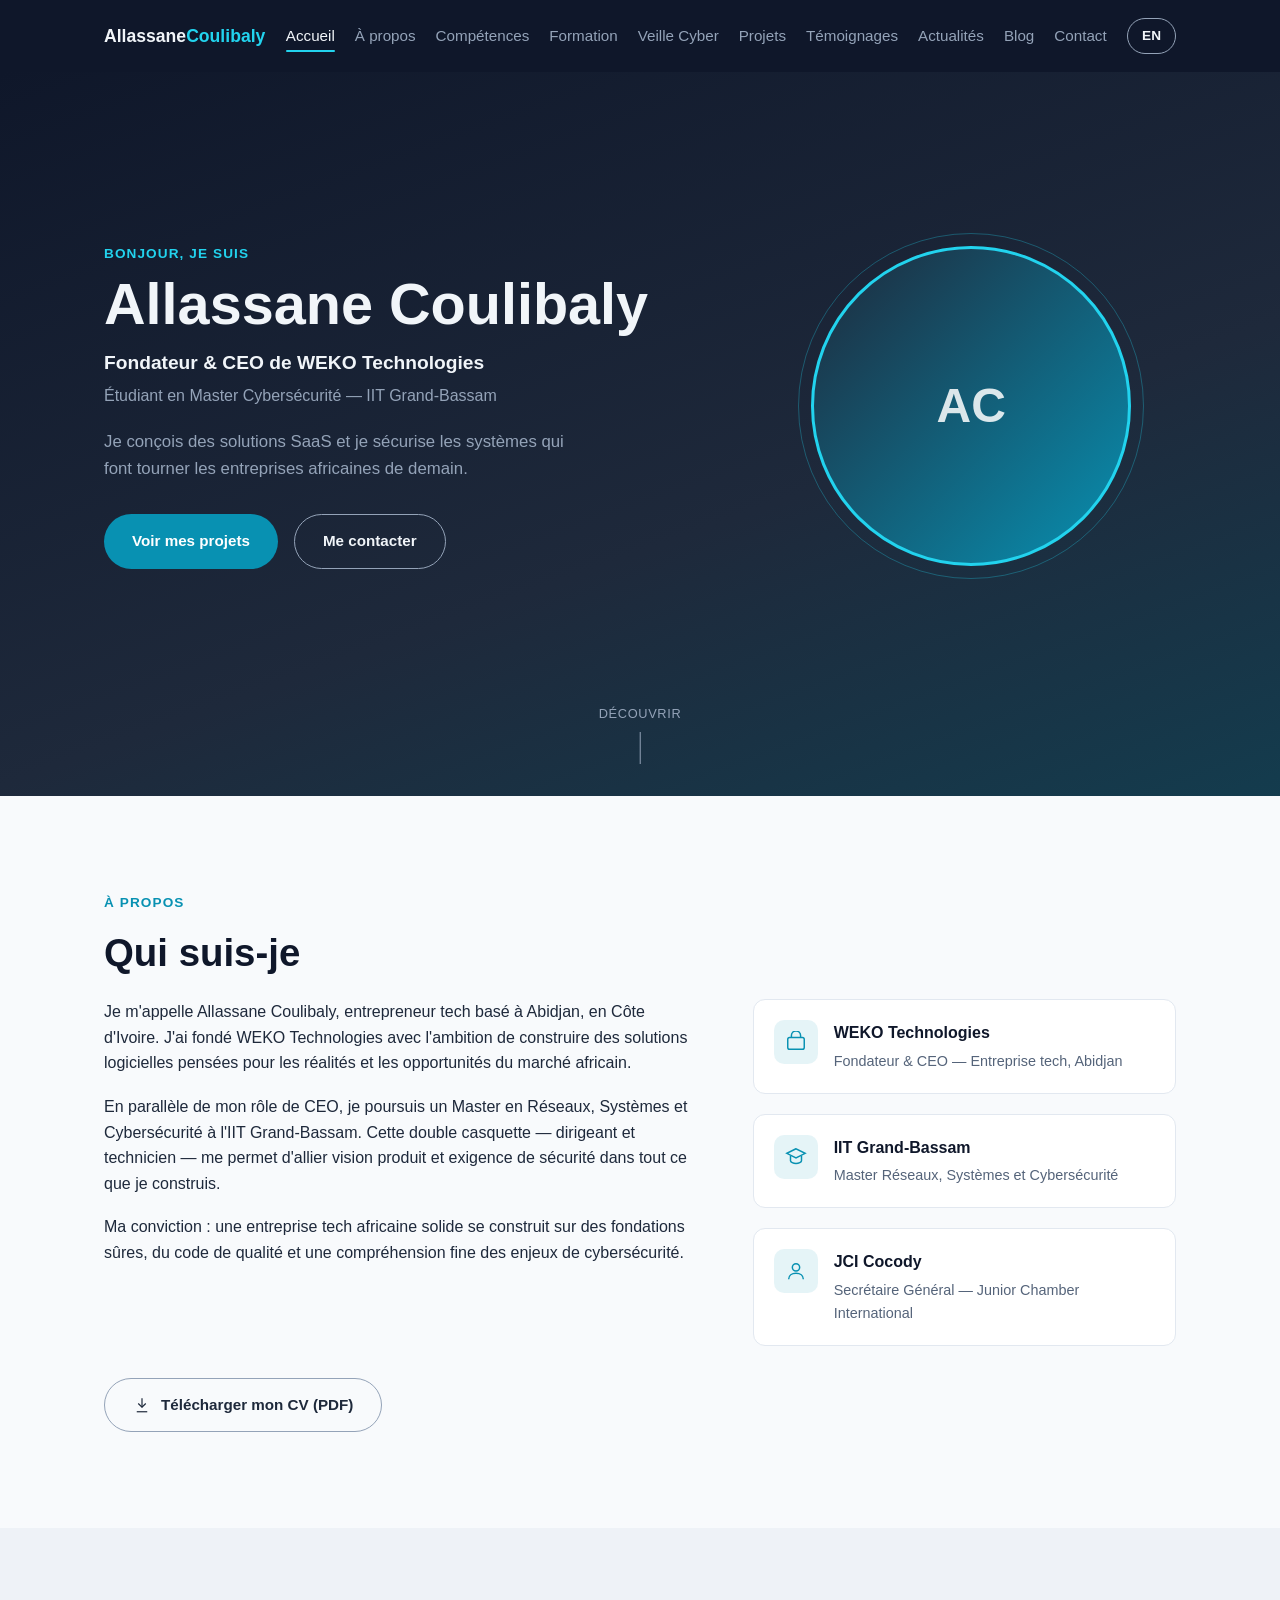
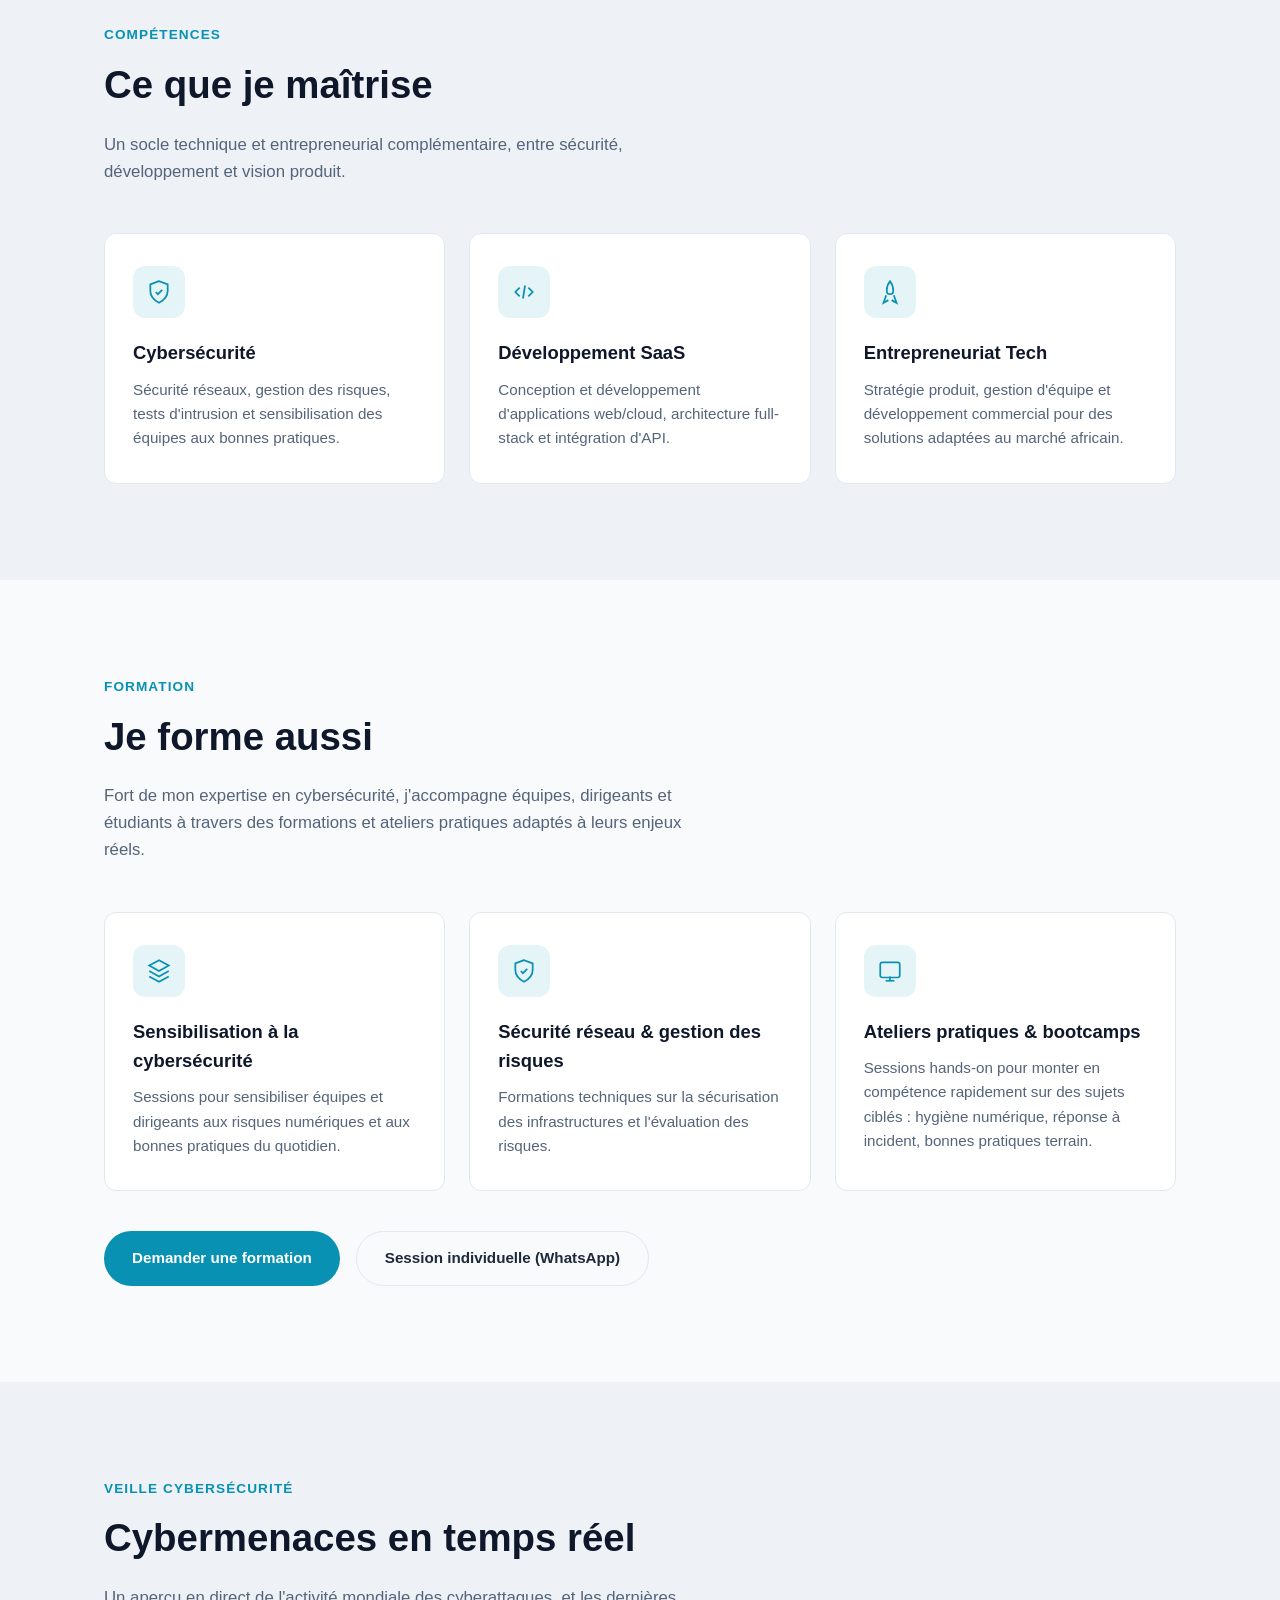
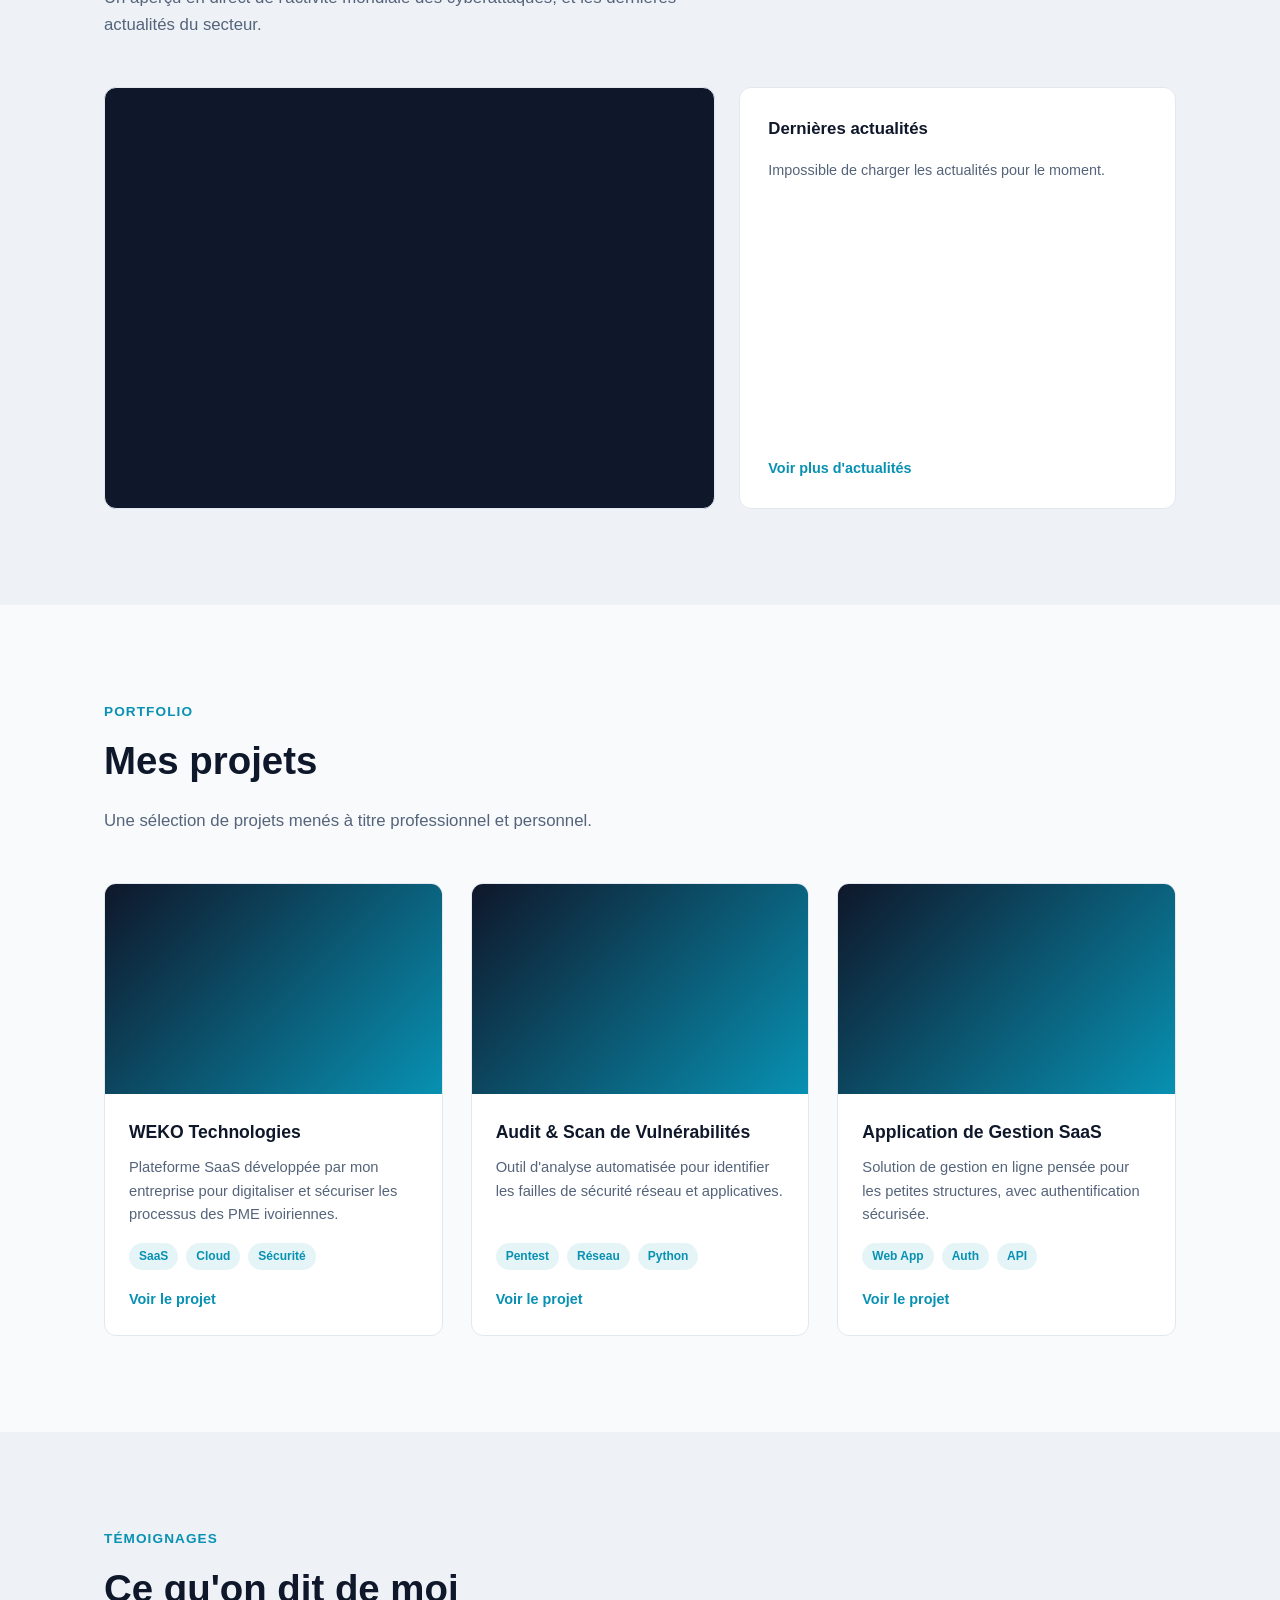
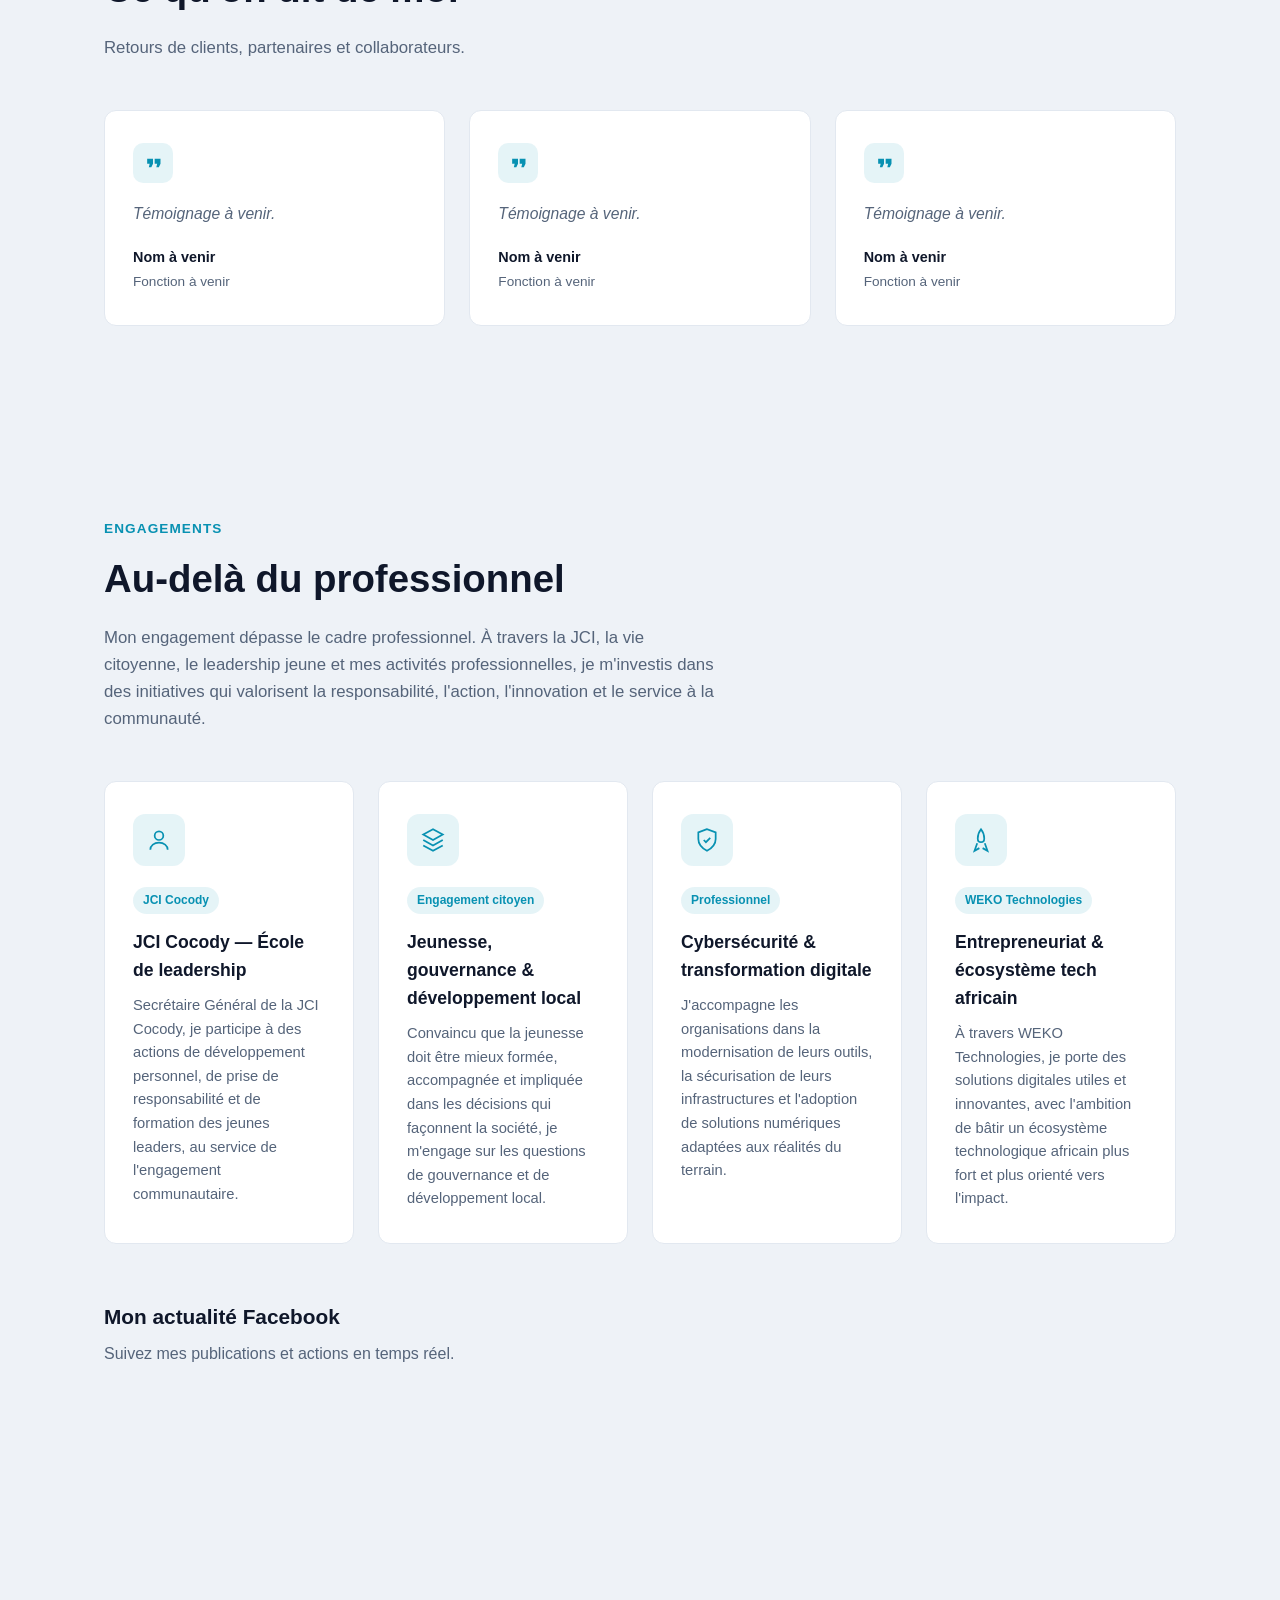
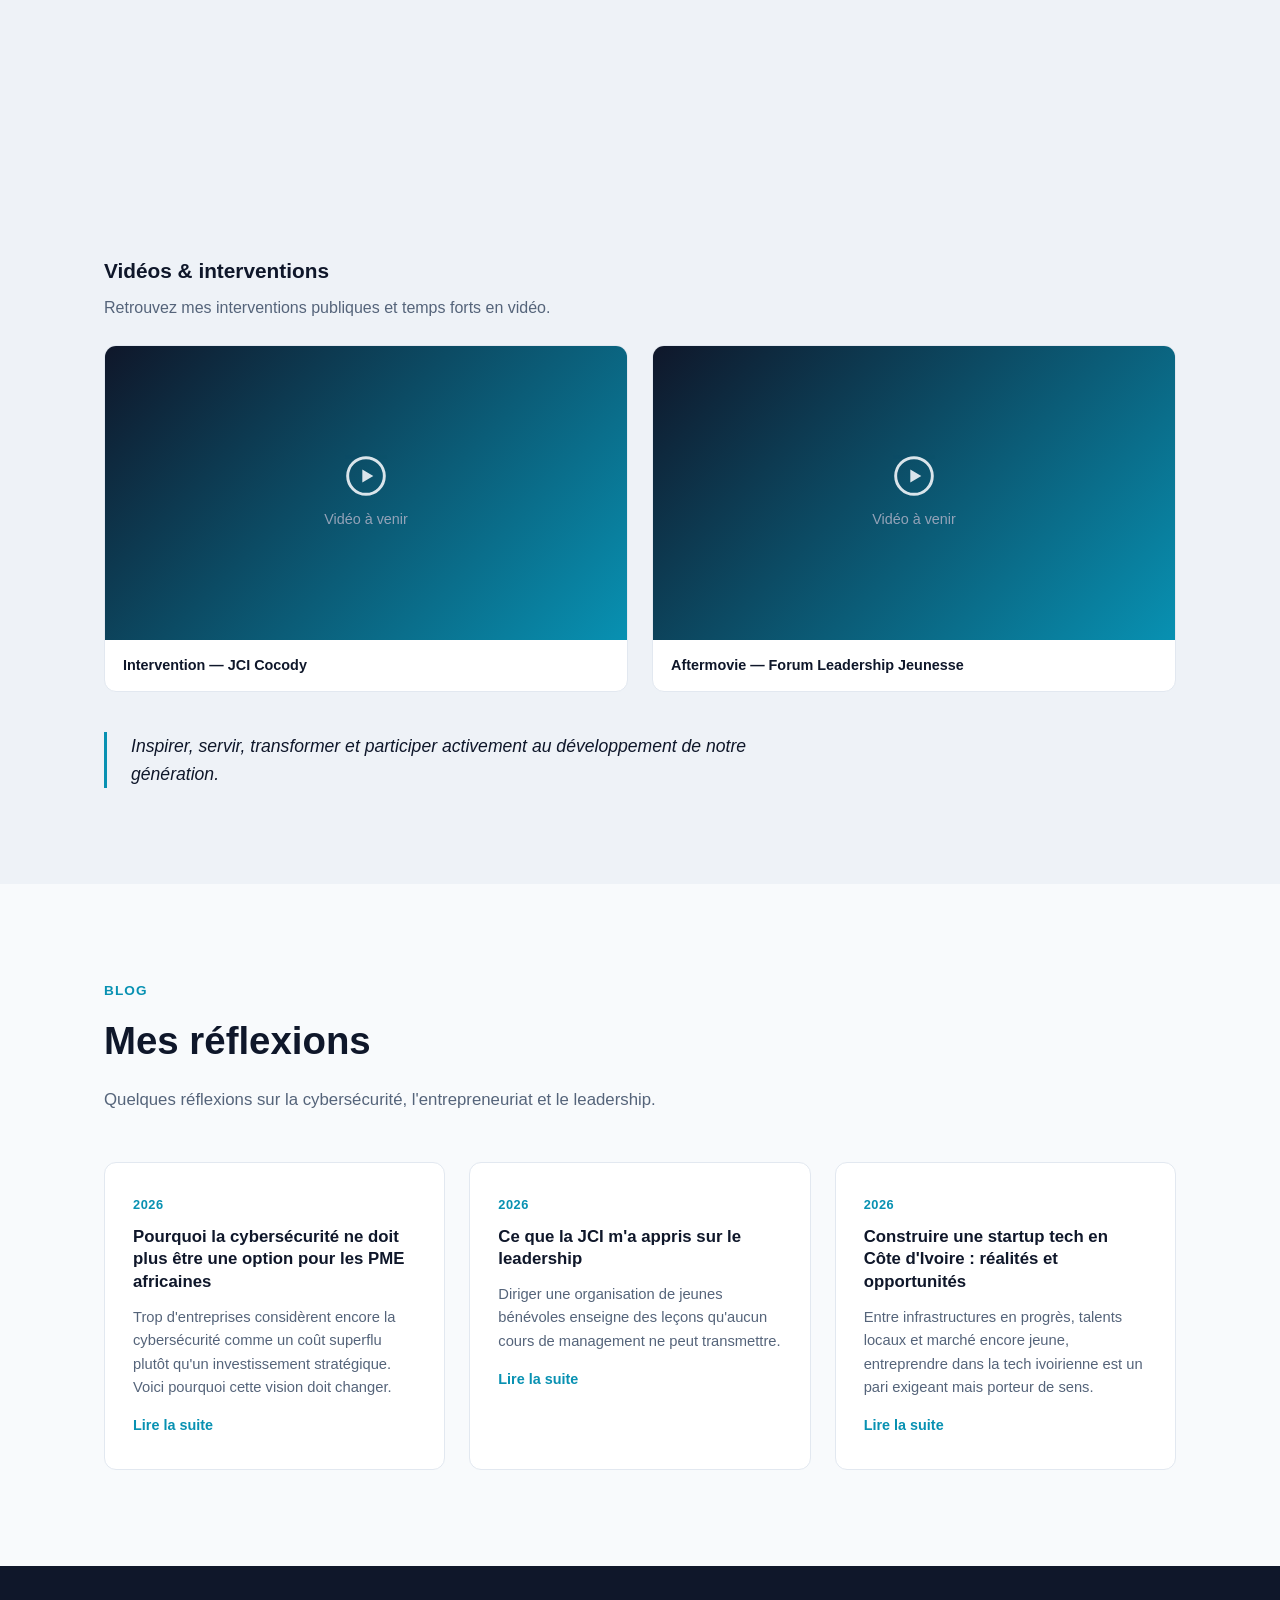
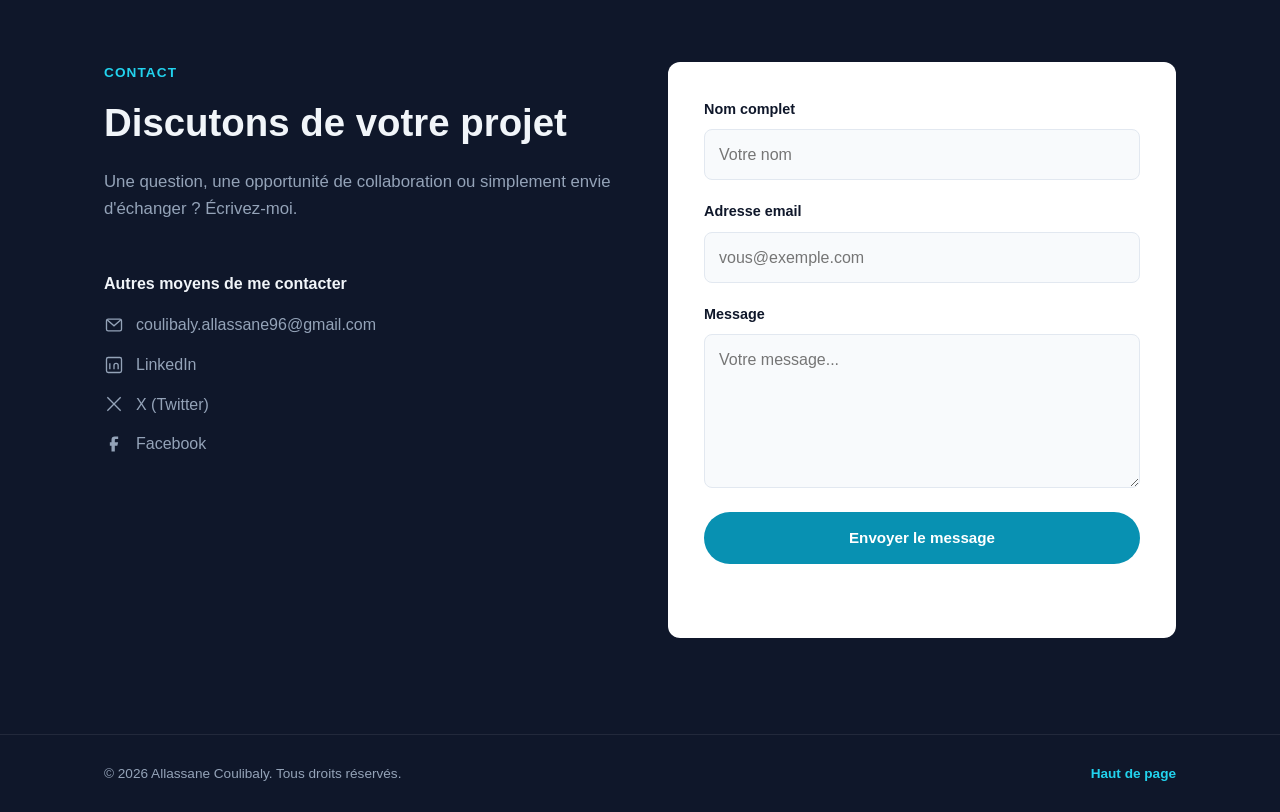
==== index.html @ f9c65af4 "Ajout section Veille Cybersecurite : carte des cyberattaques + flux d'actualites" ====
<!DOCTYPE html>
<html lang="fr">
<head>
  <meta charset="UTF-8">
  <meta name="viewport" content="width=device-width, initial-scale=1.0">
  <title>Allassane Coulibaly — Cybersécurité &amp; Entrepreneuriat Tech</title>
  <meta name="description" content="Portfolio d'Allassane Coulibaly, Fondateur &amp; CEO de WEKO Technologies, étudiant en Master Cybersécurité à l'IIT Grand-Bassam.">

  <!-- Open Graph / réseaux sociaux -->
  <meta property="og:type" content="website">
  <meta property="og:title" content="Allassane Coulibaly — Cybersécurité &amp; Entrepreneuriat Tech" id="og-title">
  <meta property="og:description" content="Portfolio d'Allassane Coulibaly, Fondateur &amp; CEO de WEKO Technologies, étudiant en Master Cybersécurité à l'IIT Grand-Bassam." id="og-description">
  <meta property="og:image" content="assets/img/og-image.jpg">
  <meta property="og:locale" content="fr_FR">

  <!-- Twitter Card -->
  <meta name="twitter:card" content="summary_large_image">
  <meta name="twitter:title" content="Allassane Coulibaly — Cybersécurité &amp; Entrepreneuriat Tech" id="twitter-title">
  <meta name="twitter:description" content="Portfolio d'Allassane Coulibaly, Fondateur &amp; CEO de WEKO Technologies, étudiant en Master Cybersécurité à l'IIT Grand-Bassam." id="twitter-description">
  <meta name="twitter:image" content="assets/img/og-image.jpg">

  <!-- Favicon (initiales AC, généré en SVG inline) -->
  <link rel="icon" type="image/svg+xml" href="data:image/svg+xml,%3Csvg xmlns='http://www.w3.org/2000/svg' viewBox='0 0 64 64'%3E%3Crect width='64' height='64' rx='12' fill='%230f172a'/%3E%3Ctext x='32' y='42' font-family='Arial, sans-serif' font-size='26' font-weight='700' fill='%2322d3ee' text-anchor='middle'%3EAC%3C/text%3E%3C/svg%3E">

  <link rel="stylesheet" href="css/style.css">
</head>
<body>

  <a class="skip-link" href="#main">Aller au contenu principal</a>

  <header class="site-header" id="site-header">
    <div class="container header-inner">
      <a href="#hero" class="logo">Allassane<span>Coulibaly</span></a>

      <nav class="main-nav" id="main-nav">
        <ul>
          <li><a href="#hero" class="nav-link" data-i18n="nav.home">Accueil</a></li>
          <li><a href="#about" class="nav-link" data-i18n="nav.about">À propos</a></li>
          <li><a href="#skills" class="nav-link" data-i18n="nav.skills">Compétences</a></li>
          <li><a href="#training" class="nav-link" data-i18n="nav.training">Formation</a></li>
          <li><a href="#cyberwatch" class="nav-link" data-i18n="nav.cyberwatch">Veille Cyber</a></li>
          <li><a href="#projects" class="nav-link" data-i18n="nav.projects">Projets</a></li>
          <li><a href="#testimonials" class="nav-link" data-i18n="nav.testimonials">Témoignages</a></li>
          <li><a href="#news" class="nav-link" data-i18n="nav.news">Actualités</a></li>
          <li><a href="#blog" class="nav-link" data-i18n="nav.blog">Blog</a></li>
          <li><a href="#contact" class="nav-link" data-i18n="nav.contact">Contact</a></li>
        </ul>
      </nav>

      <div class="header-actions">
        <button id="lang-toggle" class="lang-toggle" type="button" aria-label="Changer de langue">
          <span data-i18n="nav.lang_toggle">EN</span>
        </button>
        <button id="nav-toggle" class="nav-toggle" type="button" aria-expanded="false" aria-controls="main-nav" aria-label="Ouvrir le menu">
          <span class="nav-toggle-bar"></span>
          <span class="nav-toggle-bar"></span>
          <span class="nav-toggle-bar"></span>
        </button>
      </div>
    </div>
  </header>

  <main id="main">

    <!-- HERO -->
    <section id="hero" class="hero">
      <div class="container hero-inner">
        <div class="hero-text">
          <p class="eyebrow hero-greeting" data-i18n="hero.greeting">Bonjour, je suis</p>
          <h1 class="hero-name">Allassane Coulibaly</h1>
          <p class="hero-role" data-i18n="hero.role">Fondateur &amp; CEO de WEKO Technologies</p>
          <p class="hero-role-secondary" data-i18n="hero.role_secondary">Étudiant en Master Cybersécurité — IIT Grand-Bassam</p>
          <p class="hero-tagline" data-i18n="hero.tagline">Je conçois des solutions SaaS et je sécurise les systèmes qui font tourner les entreprises africaines de demain.</p>
          <div class="hero-cta">
            <a href="#projects" class="btn btn-primary" data-i18n="hero.cta_projects">Voir mes projets</a>
            <a href="#contact" class="btn btn-outline" data-i18n="hero.cta_contact">Me contacter</a>
          </div>
        </div>
        <div class="hero-media">
          <div class="hero-photo-frame">
            <img src="assets/img/profile.jpg" alt="Allassane Coulibaly" class="hero-photo" onerror="this.parentElement.classList.add('img-fallback')">
          </div>
        </div>
      </div>
      <a href="#about" class="scroll-indicator" data-i18n="hero.scroll" aria-hidden="true">Découvrir</a>
    </section>

    <!-- ABOUT -->
    <section id="about" class="about">
      <div class="container">
        <p class="eyebrow" data-i18n="about.eyebrow">À propos</p>
        <h2 class="section-title" data-i18n="about.title">Qui suis-je</h2>

        <div class="about-grid">
          <div class="about-text">
            <p data-i18n="about.p1">Je m'appelle Allassane Coulibaly, entrepreneur tech basé à Abidjan, en Côte d'Ivoire. J'ai fondé WEKO Technologies avec l'ambition de construire des solutions logicielles pensées pour les réalités et les opportunités du marché africain.</p>
            <p data-i18n="about.p2">En parallèle de mon rôle de CEO, je poursuis un Master en Réseaux, Systèmes et Cybersécurité à l'IIT Grand-Bassam. Cette double casquette — dirigeant et technicien — me permet d'allier vision produit et exigence de sécurité dans tout ce que je construis.</p>
            <p data-i18n="about.p3">Ma conviction : une entreprise tech africaine solide se construit sur des fondations sûres, du code de qualité et une compréhension fine des enjeux de cybersécurité.</p>
          </div>

          <div class="about-badges">
            <div class="badge-card">
              <div class="badge-icon" aria-hidden="true">
                <svg viewBox="0 0 24 24" fill="none" stroke="currentColor" stroke-width="1.6"><rect x="3" y="7" width="18" height="13" rx="2"/><path d="M7 7V5a5 5 0 0 1 10 0v2"/></svg>
              </div>
              <div>
                <h3 data-i18n="about.badge_weko_title">WEKO Technologies</h3>
                <p data-i18n="about.badge_weko_desc">Fondateur &amp; CEO — Entreprise tech, Abidjan</p>
              </div>
            </div>
            <div class="badge-card">
              <div class="badge-icon" aria-hidden="true">
                <svg viewBox="0 0 24 24" fill="none" stroke="currentColor" stroke-width="1.6"><path d="M12 3 2 8l10 5 10-5-10-5Z"/><path d="M6 10.5V16c0 1.5 3 3 6 3s6-1.5 6-3v-5.5"/></svg>
              </div>
              <div>
                <h3 data-i18n="about.badge_iit_title">IIT Grand-Bassam</h3>
                <p data-i18n="about.badge_iit_desc">Master Réseaux, Systèmes et Cybersécurité</p>
              </div>
            </div>
            <div class="badge-card">
              <div class="badge-icon" aria-hidden="true">
                <svg viewBox="0 0 24 24" fill="none" stroke="currentColor" stroke-width="1.6"><circle cx="12" cy="8" r="4"/><path d="M4 21c0-4 3.5-6.5 8-6.5s8 2.5 8 6.5"/></svg>
              </div>
              <div>
                <h3 data-i18n="about.badge_jci_title">JCI Cocody</h3>
                <p data-i18n="about.badge_jci_desc">Secrétaire Général — Junior Chamber International</p>
              </div>
            </div>
          </div>
        </div>

        <!-- Pour activer le téléchargement : déposer le fichier PDF dans assets/cv/
             sous le nom CV-Allassane-Coulibaly.pdf (voir assets/cv/README.txt) -->
        <a href="assets/cv/CV-Allassane-Coulibaly.pdf" download class="btn btn-outline cv-download">
          <svg viewBox="0 0 24 24" fill="none" stroke="currentColor" stroke-width="1.6" aria-hidden="true"><path d="M12 3v12"/><path d="m7 10 5 5 5-5"/><path d="M5 21h14"/></svg>
          <span data-i18n="about.cv_download">Télécharger mon CV (PDF)</span>
        </a>
      </div>
    </section>

    <!-- SKILLS -->
    <section id="skills" class="skills">
      <div class="container">
        <p class="eyebrow" data-i18n="skills.eyebrow">Compétences</p>
        <h2 class="section-title" data-i18n="skills.title">Ce que je maîtrise</h2>
        <p class="section-subtitle" data-i18n="skills.subtitle">Un socle technique et entrepreneurial complémentaire, entre sécurité, développement et vision produit.</p>

        <div class="skills-grid">
          <div class="skill-card">
            <div class="skill-icon" aria-hidden="true">
              <svg viewBox="0 0 24 24" fill="none" stroke="currentColor" stroke-width="1.6"><path d="M12 2 4 5v6c0 5 3.5 8.5 8 11 4.5-2.5 8-6 8-11V5l-8-3Z"/><path d="m9 12 2 2 4-4"/></svg>
            </div>
            <h3 data-i18n="skills.cyber_title">Cybersécurité</h3>
            <p data-i18n="skills.cyber_desc">Sécurité réseaux, gestion des risques, tests d'intrusion et sensibilisation des équipes aux bonnes pratiques.</p>
          </div>

          <div class="skill-card">
            <div class="skill-icon" aria-hidden="true">
              <svg viewBox="0 0 24 24" fill="none" stroke="currentColor" stroke-width="1.6"><path d="m8 8-4 4 4 4"/><path d="m16 8 4 4-4 4"/><path d="m13 6-2 12"/></svg>
            </div>
            <h3 data-i18n="skills.dev_title">Développement SaaS</h3>
            <p data-i18n="skills.dev_desc">Conception et développement d'applications web/cloud, architecture full-stack et intégration d'API.</p>
          </div>

          <div class="skill-card">
            <div class="skill-icon" aria-hidden="true">
              <svg viewBox="0 0 24 24" fill="none" stroke="currentColor" stroke-width="1.6"><path d="M12 2c2 2.5 3 5.5 3 8.5 0 2-1 3.5-3 3.5s-3-1.5-3-3.5c0-3 1-6 3-8.5Z"/><path d="M8.5 15 6 22l4.5-2.5"/><path d="M15.5 15 18 22l-4.5-2.5"/></svg>
            </div>
            <h3 data-i18n="skills.entrepreneur_title">Entrepreneuriat Tech</h3>
            <p data-i18n="skills.entrepreneur_desc">Stratégie produit, gestion d'équipe et développement commercial pour des solutions adaptées au marché africain.</p>
          </div>
        </div>
      </div>
    </section>

    <!-- TRAINING -->
    <section id="training" class="training">
      <div class="container">
        <p class="eyebrow" data-i18n="training.eyebrow">Formation</p>
        <h2 class="section-title" data-i18n="training.title">Je forme aussi</h2>
        <p class="section-subtitle" data-i18n="training.subtitle">Fort de mon expertise en cybersécurité, j'accompagne équipes, dirigeants et étudiants à travers des formations et ateliers pratiques adaptés à leurs enjeux réels.</p>

        <div class="training-grid">
          <div class="training-card">
            <div class="training-icon" aria-hidden="true">
              <svg viewBox="0 0 24 24" fill="none" stroke="currentColor" stroke-width="1.6"><path d="M12 2 3 7l9 5 9-5-9-5Z"/><path d="M3 12l9 5 9-5"/><path d="M3 17l9 5 9-5"/></svg>
            </div>
            <h3 data-i18n="training.item1_title">Sensibilisation à la cybersécurité</h3>
            <p data-i18n="training.item1_desc">Sessions pour sensibiliser équipes et dirigeants aux risques numériques et aux bonnes pratiques du quotidien.</p>
          </div>

          <div class="training-card">
            <div class="training-icon" aria-hidden="true">
              <svg viewBox="0 0 24 24" fill="none" stroke="currentColor" stroke-width="1.6"><path d="M12 2 4 5v6c0 5 3.5 8.5 8 11 4.5-2.5 8-6 8-11V5l-8-3Z"/><path d="m9 12 2 2 4-4"/></svg>
            </div>
            <h3 data-i18n="training.item2_title">Sécurité réseau &amp; gestion des risques</h3>
            <p data-i18n="training.item2_desc">Formations techniques sur la sécurisation des infrastructures et l'évaluation des risques.</p>
          </div>

          <div class="training-card">
            <div class="training-icon" aria-hidden="true">
              <svg viewBox="0 0 24 24" fill="none" stroke="currentColor" stroke-width="1.6"><rect x="3" y="4" width="18" height="14" rx="2"/><path d="M8 21h8"/><path d="M12 17v4"/></svg>
            </div>
            <h3 data-i18n="training.item3_title">Ateliers pratiques &amp; bootcamps</h3>
            <p data-i18n="training.item3_desc">Sessions hands-on pour monter en compétence rapidement sur des sujets ciblés : hygiène numérique, réponse à incident, bonnes pratiques terrain.</p>
          </div>
        </div>

        <div class="training-actions">
          <a href="#contact" class="btn btn-primary" data-i18n="training.cta">Demander une formation</a>
          <a href="https://wa.me/2250767490189" target="_blank" rel="noopener noreferrer" class="btn btn-outline" id="whatsapp-cta">
            <span data-i18n="training.cta_whatsapp">Session individuelle (WhatsApp)</span>
          </a>
        </div>
      </div>
    </section>

    <!-- CYBER WATCH -->
    <section id="cyberwatch" class="cyberwatch">
      <div class="container">
        <p class="eyebrow" data-i18n="cyberwatch.eyebrow">Veille Cybersécurité</p>
        <h2 class="section-title" data-i18n="cyberwatch.title">Cybermenaces en temps réel</h2>
        <p class="section-subtitle" data-i18n="cyberwatch.subtitle">Un aperçu en direct de l'activité mondiale des cyberattaques, et les dernières actualités du secteur.</p>

        <div class="cyberwatch-grid">
          <div class="cyberwatch-map">
            <iframe
              src="https://cybermap.kaspersky.com/en/widget/dynamic/dark"
              title="Carte mondiale des cyberattaques en temps réel (Kaspersky)"
              loading="lazy" frameborder="0"></iframe>
          </div>

          <div class="cyberwatch-news">
            <h3 data-i18n="cyberwatch.news_title">Dernières actualités</h3>
            <ul class="cyberwatch-news-list" id="cyberwatch-news-list">
              <li class="cyberwatch-news-status" data-i18n="cyberwatch.news_loading">Chargement des actualités...</li>
            </ul>
            <a href="https://thehackernews.com" target="_blank" rel="noopener noreferrer" class="cyberwatch-news-link" data-i18n="cyberwatch.news_visit">Voir plus d'actualités</a>
          </div>
        </div>
      </div>
    </section>

    <!-- PROJECTS -->
    <section id="projects" class="projects">
      <div class="container">
        <p class="eyebrow" data-i18n="projects.eyebrow">Portfolio</p>
        <h2 class="section-title" data-i18n="projects.title">Mes projets</h2>
        <p class="section-subtitle" data-i18n="projects.subtitle">Une sélection de projets menés à titre professionnel et personnel.</p>

        <div class="projects-grid">
          <article class="project-card">
            <div class="project-media">
              <img src="assets/img/project-weko.jpg" alt="WEKO Technologies" onerror="this.parentElement.classList.add('img-fallback')">
            </div>
            <div class="project-body">
              <h3 data-i18n="projects.weko_title">WEKO Technologies</h3>
              <p data-i18n="projects.weko_desc">Plateforme SaaS développée par mon entreprise pour digitaliser et sécuriser les processus des PME ivoiriennes.</p>
              <div class="project-tags">
                <span>SaaS</span><span>Cloud</span><span>Sécurité</span>
              </div>
              <a href="#" class="project-link" data-i18n="projects.cta_view">Voir le projet</a>
            </div>
          </article>

          <article class="project-card">
            <div class="project-media">
              <img src="assets/img/project-security.jpg" alt="Audit de vulnérabilités" onerror="this.parentElement.classList.add('img-fallback')">
            </div>
            <div class="project-body">
              <h3 data-i18n="projects.security_title">Audit &amp; Scan de Vulnérabilités</h3>
              <p data-i18n="projects.security_desc">Outil d'analyse automatisée pour identifier les failles de sécurité réseau et applicatives.</p>
              <div class="project-tags">
                <span>Pentest</span><span>Réseau</span><span>Python</span>
              </div>
              <a href="#" class="project-link" data-i18n="projects.cta_view">Voir le projet</a>
            </div>
          </article>

          <article class="project-card">
            <div class="project-media">
              <img src="assets/img/project-saas.jpg" alt="Application de gestion SaaS" onerror="this.parentElement.classList.add('img-fallback')">
            </div>
            <div class="project-body">
              <h3 data-i18n="projects.saas_title">Application de Gestion SaaS</h3>
              <p data-i18n="projects.saas_desc">Solution de gestion en ligne pensée pour les petites structures, avec authentification sécurisée.</p>
              <div class="project-tags">
                <span>Web App</span><span>Auth</span><span>API</span>
              </div>
              <a href="#" class="project-link" data-i18n="projects.cta_view">Voir le projet</a>
            </div>
          </article>
        </div>
      </div>
    </section>

    <!-- TESTIMONIALS -->
    <section id="testimonials" class="testimonials">
      <div class="container">
        <p class="eyebrow" data-i18n="testimonials.eyebrow">Témoignages</p>
        <h2 class="section-title" data-i18n="testimonials.title">Ce qu'on dit de moi</h2>
        <p class="section-subtitle" data-i18n="testimonials.subtitle">Retours de clients, partenaires et collaborateurs.</p>

        <!-- Témoignages à venir : remplacer chaque bloc "testimonial-placeholder"
             par une vraie citation + un nom/fonction dès qu'ils seront disponibles. -->
        <div class="testimonials-grid">
          <figure class="testimonial-card">
            <div class="testimonial-quote-icon" aria-hidden="true">
              <svg viewBox="0 0 24 24" fill="currentColor" stroke="none"><path d="M7 17h3l2-4V7H5v6h3l-1 4Zm9 0h3l2-4V7h-7v6h3l-1 4Z"/></svg>
            </div>
            <blockquote class="testimonial-placeholder" data-i18n="testimonials.placeholder_quote">Témoignage à venir.</blockquote>
            <figcaption>
              <span class="testimonial-name" data-i18n="testimonials.placeholder_name">Nom à venir</span>
              <span class="testimonial-role" data-i18n="testimonials.placeholder_role">Fonction à venir</span>
            </figcaption>
          </figure>

          <figure class="testimonial-card">
            <div class="testimonial-quote-icon" aria-hidden="true">
              <svg viewBox="0 0 24 24" fill="currentColor" stroke="none"><path d="M7 17h3l2-4V7H5v6h3l-1 4Zm9 0h3l2-4V7h-7v6h3l-1 4Z"/></svg>
            </div>
            <blockquote class="testimonial-placeholder" data-i18n="testimonials.placeholder_quote">Témoignage à venir.</blockquote>
            <figcaption>
              <span class="testimonial-name" data-i18n="testimonials.placeholder_name">Nom à venir</span>
              <span class="testimonial-role" data-i18n="testimonials.placeholder_role">Fonction à venir</span>
            </figcaption>
          </figure>

          <figure class="testimonial-card">
            <div class="testimonial-quote-icon" aria-hidden="true">
              <svg viewBox="0 0 24 24" fill="currentColor" stroke="none"><path d="M7 17h3l2-4V7H5v6h3l-1 4Zm9 0h3l2-4V7h-7v6h3l-1 4Z"/></svg>
            </div>
            <blockquote class="testimonial-placeholder" data-i18n="testimonials.placeholder_quote">Témoignage à venir.</blockquote>
            <figcaption>
              <span class="testimonial-name" data-i18n="testimonials.placeholder_name">Nom à venir</span>
              <span class="testimonial-role" data-i18n="testimonials.placeholder_role">Fonction à venir</span>
            </figcaption>
          </figure>
        </div>
      </div>
    </section>

    <!-- NEWS / ENGAGEMENTS -->
    <section id="news" class="news">
      <div class="container">
        <p class="eyebrow" data-i18n="news.eyebrow">Engagements</p>
        <h2 class="section-title" data-i18n="news.title">Au-delà du professionnel</h2>
        <p class="section-subtitle" data-i18n="news.subtitle">Mon engagement dépasse le cadre professionnel. À travers la JCI, la vie citoyenne, le leadership jeune et mes activités professionnelles, je m'investis dans des initiatives qui valorisent la responsabilité, l'action, l'innovation et le service à la communauté.</p>

        <div class="news-grid">
          <article class="news-card">
            <div class="news-icon" aria-hidden="true">
              <svg viewBox="0 0 24 24" fill="none" stroke="currentColor" stroke-width="1.6"><circle cx="12" cy="8" r="4"/><path d="M4 21c0-4 3.5-6.5 8-6.5s8 2.5 8 6.5"/></svg>
            </div>
            <span class="news-tag" data-i18n="news.pillar1_tag">JCI Cocody</span>
            <h3 data-i18n="news.pillar1_title">JCI Cocody — École de leadership</h3>
            <p data-i18n="news.pillar1_desc">Secrétaire Général de la JCI Cocody, je participe à des actions de développement personnel, de prise de responsabilité et de formation des jeunes leaders, au service de l'engagement communautaire.</p>
          </article>

          <article class="news-card">
            <div class="news-icon" aria-hidden="true">
              <svg viewBox="0 0 24 24" fill="none" stroke="currentColor" stroke-width="1.6"><path d="M12 2 3 7l9 5 9-5-9-5Z"/><path d="M3 12l9 5 9-5"/><path d="M3 17l9 5 9-5"/></svg>
            </div>
            <span class="news-tag" data-i18n="news.pillar2_tag">Engagement citoyen</span>
            <h3 data-i18n="news.pillar2_title">Jeunesse, gouvernance &amp; développement local</h3>
            <p data-i18n="news.pillar2_desc">Convaincu que la jeunesse doit être mieux formée, accompagnée et impliquée dans les décisions qui façonnent la société, je m'engage sur les questions de gouvernance et de développement local.</p>
          </article>

          <article class="news-card">
            <div class="news-icon" aria-hidden="true">
              <svg viewBox="0 0 24 24" fill="none" stroke="currentColor" stroke-width="1.6"><path d="M12 2 4 5v6c0 5 3.5 8.5 8 11 4.5-2.5 8-6 8-11V5l-8-3Z"/><path d="m9 12 2 2 4-4"/></svg>
            </div>
            <span class="news-tag" data-i18n="news.pillar3_tag">Professionnel</span>
            <h3 data-i18n="news.pillar3_title">Cybersécurité &amp; transformation digitale</h3>
            <p data-i18n="news.pillar3_desc">J'accompagne les organisations dans la modernisation de leurs outils, la sécurisation de leurs infrastructures et l'adoption de solutions numériques adaptées aux réalités du terrain.</p>
          </article>

          <article class="news-card">
            <div class="news-icon" aria-hidden="true">
              <svg viewBox="0 0 24 24" fill="none" stroke="currentColor" stroke-width="1.6"><path d="M12 2c2 2.5 3 5.5 3 8.5 0 2-1 3.5-3 3.5s-3-1.5-3-3.5c0-3 1-6 3-8.5Z"/><path d="M8.5 15 6 22l4.5-2.5"/><path d="M15.5 15 18 22l-4.5-2.5"/></svg>
            </div>
            <span class="news-tag" data-i18n="news.pillar4_tag">WEKO Technologies</span>
            <h3 data-i18n="news.pillar4_title">Entrepreneuriat &amp; écosystème tech africain</h3>
            <p data-i18n="news.pillar4_desc">À travers WEKO Technologies, je porte des solutions digitales utiles et innovantes, avec l'ambition de bâtir un écosystème technologique africain plus fort et plus orienté vers l'impact.</p>
          </article>
        </div>

        <div class="facebook-subsection">
          <h3 class="video-subsection-title" data-i18n="news.facebook_title">Mon actualité Facebook</h3>
          <p class="video-subsection-subtitle" data-i18n="news.facebook_subtitle">Suivez mes publications et actions en temps réel.</p>
          <div class="facebook-embed">
            <iframe
              src="https://www.facebook.com/plugins/page.php?href=https%3A%2F%2Fwww.facebook.com%2FShifoloAllassaneCoulibaly&tabs=timeline&width=340&height=400&small_header=true&adapt_container_width=true&hide_cover=false&show_facepile=false"
              width="340" height="400" style="border:none;overflow:hidden" scrolling="no" frameborder="0"
              allowfullscreen="true" allow="autoplay; clipboard-write; encrypted-media; picture-in-picture; web-share"
              title="Page Facebook d'Allassane Coulibaly"></iframe>
          </div>
        </div>

        <div class="video-subsection">
          <h3 class="video-subsection-title" data-i18n="news.videos_title">Vidéos &amp; interventions</h3>
          <p class="video-subsection-subtitle" data-i18n="news.videos_subtitle">Retrouvez mes interventions publiques et temps forts en vidéo.</p>

          <div class="video-grid">
            <!-- Pour publier une vraie vidéo : remplacer le <div class="video-placeholder">...</div>
                 ci-dessous par un iframe, par ex. :
                 <iframe src="https://www.youtube.com/embed/VIDEO_ID" title="..." frameborder="0"
                         allow="accelerometer; autoplay; clipboard-write; encrypted-media; gyroscope; picture-in-picture"
                         allowfullscreen></iframe> -->
            <figure class="video-card">
              <div class="video-placeholder">
                <svg viewBox="0 0 24 24" fill="none" stroke="currentColor" stroke-width="1.6" class="play-icon"><circle cx="12" cy="12" r="10"/><path d="M10 8.5v7l6-3.5-6-3.5Z" fill="currentColor" stroke="none"/></svg>
                <span data-i18n="news.video_placeholder">Vidéo à venir</span>
              </div>
              <figcaption data-i18n="news.video1_caption">Intervention — JCI Cocody</figcaption>
            </figure>

            <figure class="video-card">
              <div class="video-placeholder">
                <svg viewBox="0 0 24 24" fill="none" stroke="currentColor" stroke-width="1.6" class="play-icon"><circle cx="12" cy="12" r="10"/><path d="M10 8.5v7l6-3.5-6-3.5Z" fill="currentColor" stroke="none"/></svg>
                <span data-i18n="news.video_placeholder">Vidéo à venir</span>
              </div>
              <figcaption data-i18n="news.video2_caption">Aftermovie — Forum Leadership Jeunesse</figcaption>
            </figure>
          </div>
        </div>

        <p class="news-quote" data-i18n="news.quote">Inspirer, servir, transformer et participer activement au développement de notre génération.</p>
      </div>
    </section>

    <!-- BLOG -->
    <section id="blog" class="blog">
      <div class="container">
        <p class="eyebrow" data-i18n="blog.eyebrow">Blog</p>
        <h2 class="section-title" data-i18n="blog.title">Mes réflexions</h2>
        <p class="section-subtitle" data-i18n="blog.subtitle">Quelques réflexions sur la cybersécurité, l'entrepreneuriat et le leadership.</p>

        <div class="blog-grid">
          <article class="blog-post">
            <p class="blog-date" data-i18n="blog.post1_date">2026</p>
            <h3 data-i18n="blog.post1_title">Pourquoi la cybersécurité ne doit plus être une option pour les PME africaines</h3>
            <p class="blog-excerpt" data-i18n="blog.post1_excerpt">Trop d'entreprises considèrent encore la cybersécurité comme un coût superflu plutôt qu'un investissement stratégique. Voici pourquoi cette vision doit changer.</p>
            <details class="blog-details">
              <summary data-i18n="blog.read_more">Lire la suite</summary>
              <p data-i18n="blog.post1_body">En Afrique comme ailleurs, la transformation digitale des PME s'accélère — mais rarement au même rythme que leur sécurisation. Un simple email frauduleux ou une sauvegarde absente peut suffire à paralyser une activité. Sensibiliser les équipes, sécuriser les accès et anticiper les risques ne sont plus des options réservées aux grandes entreprises : ce sont des conditions de survie pour toute organisation qui dépend du numérique.</p>
            </details>
          </article>

          <article class="blog-post">
            <p class="blog-date" data-i18n="blog.post2_date">2026</p>
            <h3 data-i18n="blog.post2_title">Ce que la JCI m'a appris sur le leadership</h3>
            <p class="blog-excerpt" data-i18n="blog.post2_excerpt">Diriger une organisation de jeunes bénévoles enseigne des leçons qu'aucun cours de management ne peut transmettre.</p>
            <details class="blog-details">
              <summary data-i18n="blog.read_more">Lire la suite</summary>
              <p data-i18n="blog.post2_body">En tant que Secrétaire Général de la JCI Cocody, j'ai appris que le leadership ne se décrète pas : il se construit par l'exemple, l'écoute et la capacité à fédérer des volontés différentes autour d'un projet commun. Cette expérience nourrit directement ma façon de diriger WEKO Technologies et de penser l'impact que je veux avoir sur ma communauté.</p>
            </details>
          </article>

          <article class="blog-post">
            <p class="blog-date" data-i18n="blog.post3_date">2026</p>
            <h3 data-i18n="blog.post3_title">Construire une startup tech en Côte d'Ivoire : réalités et opportunités</h3>
            <p class="blog-excerpt" data-i18n="blog.post3_excerpt">Entre infrastructures en progrès, talents locaux et marché encore jeune, entreprendre dans la tech ivoirienne est un pari exigeant mais porteur de sens.</p>
            <details class="blog-details">
              <summary data-i18n="blog.read_more">Lire la suite</summary>
              <p data-i18n="blog.post3_body">Fonder WEKO Technologies à Abidjan, c'est composer chaque jour avec des défis concrets — accès au financement, formation des talents, confiance des clients envers le numérique local — mais aussi profiter d'un écosystème en pleine effervescence. Je suis convaincu que les solutions les plus utiles pour l'Afrique seront conçues par des équipes qui comprennent intimement ses réalités du terrain.</p>
            </details>
          </article>
        </div>
      </div>
    </section>

    <!-- CONTACT -->
    <section id="contact" class="contact">
      <div class="container contact-grid">
        <div class="contact-intro">
          <p class="eyebrow" data-i18n="contact.eyebrow">Contact</p>
          <h2 class="section-title" data-i18n="contact.title">Discutons de votre projet</h2>
          <p class="section-subtitle" data-i18n="contact.subtitle">Une question, une opportunité de collaboration ou simplement envie d'échanger ? Écrivez-moi.</p>

          <div class="direct-contact">
            <p class="direct-contact-title" data-i18n="contact.direct_title">Autres moyens de me contacter</p>
            <ul class="social-links">
              <li>
                <a href="mailto:coulibaly.allassane96@gmail.com" aria-label="Email">
                  <svg viewBox="0 0 24 24" fill="none" stroke="currentColor" stroke-width="1.6"><rect x="3" y="5" width="18" height="14" rx="2"/><path d="m4 6 8 7 8-7"/></svg>
                  <span>coulibaly.allassane96@gmail.com</span>
                </a>
              </li>
              <li>
                <a href="https://www.linkedin.com/in/shifolo-allassane-coulibaly-791194170" target="_blank" rel="noopener noreferrer" aria-label="LinkedIn">
                  <svg viewBox="0 0 24 24" fill="none" stroke="currentColor" stroke-width="1.6"><rect x="3" y="3" width="18" height="18" rx="2"/><path d="M7 10v7M7 7v.01M12 17v-4.5a2.5 2.5 0 0 1 5 0V17M12 12.5V17"/></svg>
                  <span>LinkedIn</span>
                </a>
              </li>
              <li>
                <a href="https://x.com/ShifoloC" target="_blank" rel="noopener noreferrer" aria-label="X (Twitter)">
                  <svg viewBox="0 0 24 24" fill="none" stroke="currentColor" stroke-width="1.6"><path d="M4 4l16 16M20 4 4 20"/></svg>
                  <span>X (Twitter)</span>
                </a>
              </li>
              <li>
                <a href="https://www.facebook.com/ShifoloAllassaneCoulibaly" target="_blank" rel="noopener noreferrer" aria-label="Facebook">
                  <svg viewBox="0 0 24 24" fill="currentColor" stroke="none"><path d="M15 3h-2a4 4 0 0 0-4 4v3H7v4h2v7h4v-7h3l1-4h-4V7a1 1 0 0 1 1-1h3V3Z"/></svg>
                  <span>Facebook</span>
                </a>
              </li>
            </ul>
          </div>
        </div>

        <form class="contact-form" id="contact-form" action="https://formspree.io/f/YOUR_FORM_ID" method="POST">
          <div class="form-group">
            <label for="name" data-i18n="contact.form_name">Nom complet</label>
            <input type="text" id="name" name="name" required data-i18n-placeholder="contact.form_name_placeholder" placeholder="Votre nom">
          </div>
          <div class="form-group">
            <label for="email" data-i18n="contact.form_email">Adresse email</label>
            <input type="email" id="email" name="email" required data-i18n-placeholder="contact.form_email_placeholder" placeholder="vous@exemple.com">
          </div>
          <div class="form-group">
            <label for="message" data-i18n="contact.form_message">Message</label>
            <textarea id="message" name="message" rows="5" required data-i18n-placeholder="contact.form_message_placeholder" placeholder="Votre message..."></textarea>
          </div>
          <button type="submit" class="btn btn-primary form-submit" data-i18n="contact.form_submit">Envoyer le message</button>
          <p class="form-status" id="form-status" role="status" aria-live="polite"></p>
        </form>
      </div>
    </section>

  </main>

  <footer class="site-footer">
    <div class="container footer-inner">
      <p>&copy; <span id="year"></span> Allassane Coulibaly. <span data-i18n="footer.rights">Tous droits réservés.</span></p>
      <a href="#hero" class="back-to-top" data-i18n="footer.backtotop">Haut de page</a>
    </div>
  </footer>

  <script src="data/translations.js"></script>
  <script src="js/main.js"></script>
</body>
</html>
---- css/style.css ----
/* ---------- Reset & base ---------- */
*, *::before, *::after { box-sizing: border-box; }
html { scroll-behavior: smooth; }
body, h1, h2, h3, p, ul, figure { margin: 0; }
ul { list-style: none; padding: 0; }
img { max-width: 100%; display: block; }
a { color: inherit; text-decoration: none; }
button { font: inherit; cursor: pointer; border: none; background: none; color: inherit; }

/* ---------- Design tokens ---------- */
:root {
  --color-ink: #0f172a;
  --color-ink-soft: #1e293b;
  --color-text: #1e293b;
  --color-text-muted: #55647a;
  --color-bg: #f8fafc;
  --color-bg-alt: #eef2f7;
  --color-surface: #ffffff;
  --color-border: #e2e8f0;
  --color-accent: #0891b2;
  --color-accent-light: #22d3ee;
  --color-on-dark: #f1f5f9;
  --color-on-dark-muted: #94a3b8;

  --font-sans: -apple-system, BlinkMacSystemFont, "Segoe UI", Roboto, Helvetica, Arial, sans-serif;

  --container-width: 1120px;
  --radius: 12px;
  --transition: 0.2s ease;
}

body {
  font-family: var(--font-sans);
  color: var(--color-text);
  background: var(--color-bg);
  line-height: 1.6;
  -webkit-font-smoothing: antialiased;
}

.container {
  max-width: var(--container-width);
  margin-inline: auto;
  padding-inline: 24px;
}

.skip-link {
  position: absolute;
  left: -999px;
  top: 0;
  background: var(--color-accent);
  color: #fff;
  padding: 10px 16px;
  z-index: 1000;
  border-radius: 0 0 8px 0;
}
.skip-link:focus { left: 0; }

.eyebrow {
  color: var(--color-accent);
  font-weight: 600;
  font-size: 0.85rem;
  letter-spacing: 0.08em;
  text-transform: uppercase;
  margin-bottom: 8px;
}

.section-title {
  font-size: clamp(1.8rem, 3vw, 2.4rem);
  font-weight: 700;
  color: var(--color-ink);
  margin-bottom: 16px;
}

.section-subtitle {
  color: var(--color-text-muted);
  max-width: 620px;
  margin-bottom: 48px;
  font-size: 1.05rem;
}

section { padding: 96px 0; }

/* ---------- Buttons ---------- */
.btn {
  display: inline-flex;
  align-items: center;
  justify-content: center;
  padding: 14px 28px;
  border-radius: 999px;
  font-weight: 600;
  font-size: 0.95rem;
  transition: transform var(--transition), background var(--transition), color var(--transition), border-color var(--transition);
}
.btn:hover { transform: translateY(-2px); }

.btn-primary {
  background: var(--color-accent);
  color: #fff;
}
.btn-primary:hover { background: var(--color-accent-light); }

.btn-outline {
  border: 1.5px solid var(--color-on-dark-muted);
  color: inherit;
}
.btn-outline:hover { border-color: var(--color-accent); color: var(--color-accent); }

/* ---------- Header ---------- */
.site-header {
  position: sticky;
  top: 0;
  z-index: 500;
  background: var(--color-ink);
  transition: box-shadow var(--transition);
}
.site-header.scrolled { box-shadow: 0 4px 20px rgba(0,0,0,0.2); }

.header-inner {
  display: flex;
  align-items: center;
  justify-content: space-between;
  height: 72px;
}

.logo {
  font-weight: 700;
  font-size: 1.1rem;
  color: var(--color-on-dark);
}
.logo span { color: var(--color-accent-light); }

.main-nav ul {
  display: flex;
  gap: 20px;
}

.nav-link {
  color: var(--color-on-dark-muted);
  font-weight: 500;
  font-size: 0.95rem;
  position: relative;
  padding: 6px 0;
  transition: color var(--transition);
}
.nav-link:hover, .nav-link.active { color: var(--color-on-dark); }
.nav-link.active::after {
  content: "";
  position: absolute;
  left: 0; bottom: -2px;
  width: 100%; height: 2px;
  background: var(--color-accent-light);
  border-radius: 2px;
}

.header-actions {
  display: flex;
  align-items: center;
  gap: 16px;
}

.lang-toggle {
  color: var(--color-on-dark);
  border: 1px solid var(--color-on-dark-muted);
  border-radius: 999px;
  padding: 6px 14px;
  font-size: 0.85rem;
  font-weight: 600;
  transition: border-color var(--transition), color var(--transition);
}
.lang-toggle:hover { border-color: var(--color-accent-light); color: var(--color-accent-light); }

.nav-toggle {
  display: none;
  flex-direction: column;
  gap: 5px;
  padding: 8px;
}
.nav-toggle-bar {
  width: 22px;
  height: 2px;
  background: var(--color-on-dark);
  border-radius: 2px;
  transition: transform var(--transition), opacity var(--transition);
}

/* ---------- Hero ---------- */
.hero {
  background: linear-gradient(160deg, var(--color-ink) 0%, var(--color-ink-soft) 60%, #0c4a5c 130%);
  color: var(--color-on-dark);
  padding: 64px 0 120px;
  position: relative;
  overflow: hidden;
}

.hero-inner {
  display: grid;
  grid-template-columns: 1.2fr 0.8fr;
  align-items: center;
  gap: 48px;
  min-height: 60vh;
}

.hero-greeting { color: var(--color-accent-light); }

.hero-name {
  font-size: clamp(2.4rem, 5vw, 3.6rem);
  font-weight: 800;
  line-height: 1.1;
  margin-bottom: 12px;
}

.hero-role {
  font-size: 1.2rem;
  font-weight: 600;
  color: var(--color-on-dark);
  margin-bottom: 4px;
}

.hero-role-secondary {
  color: var(--color-on-dark-muted);
  margin-bottom: 20px;
}

.hero-tagline {
  color: var(--color-on-dark-muted);
  max-width: 480px;
  margin-bottom: 32px;
  font-size: 1.05rem;
}

.hero-cta { display: flex; gap: 16px; flex-wrap: wrap; }
.hero .btn-outline { border-color: var(--color-on-dark-muted); color: var(--color-on-dark); }
.hero .btn-outline:hover { border-color: var(--color-accent-light); color: var(--color-accent-light); }

.hero-media { display: flex; justify-content: center; }

.hero-photo-frame {
  width: min(320px, 80%);
  aspect-ratio: 1 / 1;
  border-radius: 50%;
  border: 3px solid var(--color-accent-light);
  padding: 8px;
  position: relative;
}
.hero-photo-frame::after {
  content: "";
  position: absolute;
  inset: -16px;
  border-radius: 50%;
  border: 1px solid rgba(34, 211, 238, 0.3);
}
.hero-photo {
  width: 100%;
  height: 100%;
  object-fit: cover;
  border-radius: 50%;
}
.hero-photo-frame.img-fallback {
  background: linear-gradient(135deg, var(--color-ink-soft), var(--color-accent));
}
.hero-photo-frame.img-fallback .hero-photo { visibility: hidden; }
.hero-photo-frame.img-fallback::before {
  content: "AC";
  position: absolute;
  inset: 8px;
  border-radius: 50%;
  display: flex;
  align-items: center;
  justify-content: center;
  font-size: 3rem;
  font-weight: 700;
  color: rgba(255,255,255,0.85);
}

.scroll-indicator {
  position: absolute;
  bottom: 32px;
  left: 50%;
  transform: translateX(-50%);
  color: var(--color-on-dark-muted);
  font-size: 0.8rem;
  letter-spacing: 0.05em;
  text-transform: uppercase;
}
.scroll-indicator::after {
  content: "";
  display: block;
  width: 1px;
  height: 32px;
  background: var(--color-on-dark-muted);
  margin: 8px auto 0;
}

/* ---------- About ---------- */
.about-grid {
  display: grid;
  grid-template-columns: 1.4fr 1fr;
  gap: 56px;
  align-items: start;
}

.about-text p { margin-bottom: 18px; color: var(--color-text); }

.about-badges { display: flex; flex-direction: column; gap: 20px; }

.badge-card {
  background: var(--color-surface);
  border: 1px solid var(--color-border);
  border-radius: var(--radius);
  padding: 20px;
  display: flex;
  gap: 16px;
  align-items: flex-start;
}

.badge-icon {
  flex-shrink: 0;
  width: 44px;
  height: 44px;
  border-radius: 10px;
  background: rgba(8, 145, 178, 0.1);
  color: var(--color-accent);
  display: flex;
  align-items: center;
  justify-content: center;
}
.badge-icon svg { width: 22px; height: 22px; }

.badge-card h3 { font-size: 1rem; margin-bottom: 4px; color: var(--color-ink); }
.badge-card p { font-size: 0.9rem; color: var(--color-text-muted); }

.cv-download {
  display: inline-flex;
  align-items: center;
  gap: 10px;
  margin-top: 32px;
}
.cv-download svg { width: 18px; height: 18px; }

/* ---------- Skills ---------- */
.skills { background: var(--color-bg-alt); }

.skills-grid {
  display: grid;
  grid-template-columns: repeat(3, 1fr);
  gap: 24px;
}

.skill-card {
  background: var(--color-surface);
  border: 1px solid var(--color-border);
  border-radius: var(--radius);
  padding: 32px 28px;
  transition: transform var(--transition), box-shadow var(--transition);
}
.skill-card:hover {
  transform: translateY(-4px);
  box-shadow: 0 12px 32px rgba(15, 23, 42, 0.08);
}

.skill-icon {
  width: 52px;
  height: 52px;
  border-radius: 12px;
  background: rgba(8, 145, 178, 0.1);
  color: var(--color-accent);
  display: flex;
  align-items: center;
  justify-content: center;
  margin-bottom: 20px;
}
.skill-icon svg { width: 26px; height: 26px; }

.skill-card h3 { font-size: 1.15rem; color: var(--color-ink); margin-bottom: 10px; }
.skill-card p { color: var(--color-text-muted); font-size: 0.95rem; }

/* ---------- Training ---------- */
.training-grid {
  display: grid;
  grid-template-columns: repeat(3, 1fr);
  gap: 24px;
  margin-bottom: 40px;
}

.training-card {
  background: var(--color-surface);
  border: 1px solid var(--color-border);
  border-radius: var(--radius);
  padding: 32px 28px;
  transition: transform var(--transition), box-shadow var(--transition);
}
.training-card:hover {
  transform: translateY(-4px);
  box-shadow: 0 12px 32px rgba(15, 23, 42, 0.08);
}

.training-icon {
  width: 52px;
  height: 52px;
  border-radius: 12px;
  background: rgba(8, 145, 178, 0.1);
  color: var(--color-accent);
  display: flex;
  align-items: center;
  justify-content: center;
  margin-bottom: 20px;
}
.training-icon svg { width: 26px; height: 26px; }

.training-card h3 { font-size: 1.15rem; color: var(--color-ink); margin-bottom: 10px; }
.training-card p { color: var(--color-text-muted); font-size: 0.95rem; }

.training-actions { display: flex; gap: 16px; flex-wrap: wrap; }
.training .btn-outline { border-color: var(--color-border); }

/* ---------- Cyber Watch ---------- */
.cyberwatch { background: var(--color-bg-alt); }

.cyberwatch-grid {
  display: grid;
  grid-template-columns: 1.4fr 1fr;
  gap: 24px;
  align-items: stretch;
}

.cyberwatch-map {
  background: var(--color-ink);
  border-radius: var(--radius);
  overflow: hidden;
  border: 1px solid var(--color-border);
  min-height: 420px;
}
.cyberwatch-map iframe {
  width: 100%;
  height: 100%;
  min-height: 420px;
  display: block;
  border: none;
}

.cyberwatch-news {
  background: var(--color-surface);
  border: 1px solid var(--color-border);
  border-radius: var(--radius);
  padding: 28px;
  display: flex;
  flex-direction: column;
  min-height: 420px;
}
.cyberwatch-news h3 { font-size: 1.05rem; color: var(--color-ink); margin-bottom: 16px; }

.cyberwatch-news-list {
  flex: 1;
  overflow-y: auto;
  display: flex;
  flex-direction: column;
  gap: 14px;
}
.cyberwatch-news-status { color: var(--color-text-muted); font-size: 0.9rem; }

.cyberwatch-news-item { border-bottom: 1px solid var(--color-border); padding-bottom: 14px; }
.cyberwatch-news-item:last-child { border-bottom: none; }
.cyberwatch-news-item a {
  color: var(--color-ink);
  font-weight: 600;
  font-size: 0.92rem;
  line-height: 1.4;
}
.cyberwatch-news-item a:hover { color: var(--color-accent); }
.cyberwatch-news-date {
  display: block;
  margin-top: 4px;
  color: var(--color-text-muted);
  font-size: 0.78rem;
}

.cyberwatch-news-link {
  margin-top: 18px;
  font-weight: 600;
  font-size: 0.9rem;
  color: var(--color-accent);
  align-self: flex-start;
}
.cyberwatch-news-link:hover { text-decoration: underline; }

/* ---------- Projects ---------- */
.projects-grid {
  display: grid;
  grid-template-columns: repeat(3, 1fr);
  gap: 28px;
}

.project-card {
  background: var(--color-surface);
  border: 1px solid var(--color-border);
  border-radius: var(--radius);
  overflow: hidden;
  transition: transform var(--transition), box-shadow var(--transition);
  display: flex;
  flex-direction: column;
}
.project-card:hover {
  transform: translateY(-4px);
  box-shadow: 0 12px 32px rgba(15, 23, 42, 0.08);
}

.project-media {
  aspect-ratio: 16 / 10;
  background: var(--color-bg-alt);
  position: relative;
}
.project-media img { width: 100%; height: 100%; object-fit: cover; }
.project-media.img-fallback {
  background: linear-gradient(135deg, var(--color-ink), var(--color-accent));
}
.project-media.img-fallback img { visibility: hidden; }

.project-body { padding: 24px; flex: 1; display: flex; flex-direction: column; }
.project-body h3 { font-size: 1.1rem; color: var(--color-ink); margin-bottom: 10px; }
.project-body p { color: var(--color-text-muted); font-size: 0.92rem; margin-bottom: 16px; flex: 1; }

.project-tags { display: flex; flex-wrap: wrap; gap: 8px; margin-bottom: 18px; }
.project-tags span {
  font-size: 0.75rem;
  font-weight: 600;
  color: var(--color-accent);
  background: rgba(8, 145, 178, 0.1);
  padding: 4px 10px;
  border-radius: 999px;
}

.project-link {
  font-weight: 600;
  font-size: 0.9rem;
  color: var(--color-accent);
  align-self: flex-start;
}
.project-link:hover { text-decoration: underline; }

/* ---------- Testimonials ---------- */
.testimonials { background: var(--color-bg-alt); }

.testimonials-grid {
  display: grid;
  grid-template-columns: repeat(3, 1fr);
  gap: 24px;
}

.testimonial-card {
  margin: 0;
  background: var(--color-surface);
  border: 1px solid var(--color-border);
  border-radius: var(--radius);
  padding: 32px 28px;
}

.testimonial-quote-icon {
  width: 40px;
  height: 40px;
  border-radius: 10px;
  background: rgba(8, 145, 178, 0.1);
  color: var(--color-accent);
  display: flex;
  align-items: center;
  justify-content: center;
  margin-bottom: 18px;
}
.testimonial-quote-icon svg { width: 20px; height: 20px; }

.testimonial-placeholder {
  margin: 0 0 20px;
  font-style: italic;
  color: var(--color-text-muted);
  font-size: 0.98rem;
}

.testimonial-card figcaption { display: flex; flex-direction: column; gap: 2px; }
.testimonial-name { font-weight: 600; color: var(--color-ink); font-size: 0.9rem; }
.testimonial-role { color: var(--color-text-muted); font-size: 0.85rem; }

/* ---------- Blog ---------- */
.blog-grid {
  display: grid;
  grid-template-columns: repeat(3, 1fr);
  gap: 24px;
}

.blog-post {
  background: var(--color-surface);
  border: 1px solid var(--color-border);
  border-radius: var(--radius);
  padding: 32px 28px;
}

.blog-date {
  color: var(--color-accent);
  font-weight: 600;
  font-size: 0.8rem;
  letter-spacing: 0.04em;
  text-transform: uppercase;
  margin-bottom: 10px;
}

.blog-post h3 { font-size: 1.05rem; color: var(--color-ink); margin-bottom: 12px; line-height: 1.35; }
.blog-excerpt { color: var(--color-text-muted); font-size: 0.92rem; margin-bottom: 14px; }

.blog-details summary {
  cursor: pointer;
  font-weight: 600;
  font-size: 0.9rem;
  color: var(--color-accent);
  list-style: none;
}
.blog-details summary::-webkit-details-marker { display: none; }
.blog-details summary:hover { text-decoration: underline; }
.blog-details p {
  margin-top: 14px;
  color: var(--color-text-muted);
  font-size: 0.92rem;
}

/* ---------- News / Engagements ---------- */
.news { background: var(--color-bg-alt); }

.news-grid {
  display: grid;
  grid-template-columns: repeat(4, 1fr);
  gap: 24px;
}

.facebook-subsection { margin-top: 56px; }

.facebook-embed {
  max-width: 340px;
}
.facebook-embed iframe {
  width: 100%;
  max-width: 340px;
  border-radius: var(--radius);
  border: 1px solid var(--color-border);
}

.video-subsection { margin-top: 56px; }

.video-subsection-title {
  font-size: 1.3rem;
  font-weight: 700;
  color: var(--color-ink);
  margin-bottom: 8px;
}

.video-subsection-subtitle {
  color: var(--color-text-muted);
  margin-bottom: 24px;
}

.video-grid {
  display: grid;
  grid-template-columns: repeat(2, 1fr);
  gap: 24px;
}

.video-card {
  margin: 0;
  border-radius: var(--radius);
  overflow: hidden;
  border: 1px solid var(--color-border);
  background: var(--color-surface);
}

.video-card iframe {
  width: 100%;
  aspect-ratio: 16 / 9;
  display: block;
  border: none;
}

.video-placeholder {
  aspect-ratio: 16 / 9;
  display: flex;
  flex-direction: column;
  align-items: center;
  justify-content: center;
  gap: 10px;
  background: linear-gradient(135deg, var(--color-ink), var(--color-accent));
  color: var(--color-on-dark);
}
.video-placeholder .play-icon { width: 44px; height: 44px; opacity: 0.9; }
.video-placeholder span { font-size: 0.9rem; font-weight: 500; color: var(--color-on-dark-muted); }

.video-card figcaption {
  padding: 14px 18px;
  font-size: 0.9rem;
  font-weight: 600;
  color: var(--color-ink);
}

.news-quote {
  margin-top: 40px;
  padding-left: 24px;
  border-left: 3px solid var(--color-accent);
  font-size: 1.1rem;
  font-style: italic;
  color: var(--color-ink);
  max-width: 720px;
}

.news-card {
  background: var(--color-surface);
  border: 1px solid var(--color-border);
  border-radius: var(--radius);
  padding: 32px 28px;
  transition: transform var(--transition), box-shadow var(--transition);
}
.news-card:hover {
  transform: translateY(-4px);
  box-shadow: 0 12px 32px rgba(15, 23, 42, 0.08);
}

.news-icon {
  width: 52px;
  height: 52px;
  border-radius: 12px;
  background: rgba(8, 145, 178, 0.1);
  color: var(--color-accent);
  display: flex;
  align-items: center;
  justify-content: center;
  margin-bottom: 20px;
}
.news-icon svg { width: 26px; height: 26px; }

.news-tag {
  display: inline-block;
  font-size: 0.75rem;
  font-weight: 600;
  color: var(--color-accent);
  background: rgba(8, 145, 178, 0.1);
  padding: 4px 10px;
  border-radius: 999px;
  margin-bottom: 14px;
}

.news-card h3 { font-size: 1.1rem; color: var(--color-ink); margin-bottom: 10px; }
.news-card p { color: var(--color-text-muted); font-size: 0.92rem; }

/* ---------- Contact ---------- */
.contact {
  background: var(--color-ink);
  color: var(--color-on-dark);
}
.contact .eyebrow { color: var(--color-accent-light); }
.contact .section-title { color: var(--color-on-dark); }
.contact .section-subtitle { color: var(--color-on-dark-muted); }

.contact-grid {
  display: grid;
  grid-template-columns: 1fr 1fr;
  gap: 56px;
  align-items: start;
}

.direct-contact { margin-top: 40px; }
.direct-contact-title {
  font-weight: 600;
  color: var(--color-on-dark);
  margin-bottom: 16px;
}

.social-links { display: flex; flex-direction: column; gap: 14px; }
.social-links a {
  display: flex;
  align-items: center;
  gap: 12px;
  color: var(--color-on-dark-muted);
  transition: color var(--transition);
}
.social-links a:hover { color: var(--color-accent-light); }
.social-links svg { width: 20px; height: 20px; flex-shrink: 0; }

.contact-form {
  background: var(--color-surface);
  border-radius: var(--radius);
  padding: 36px;
  display: flex;
  flex-direction: column;
  gap: 20px;
}

.form-group { display: flex; flex-direction: column; gap: 8px; }
.form-group label { font-size: 0.9rem; font-weight: 600; color: var(--color-ink); }
.form-group input,
.form-group textarea {
  font: inherit;
  padding: 12px 14px;
  border: 1px solid var(--color-border);
  border-radius: 8px;
  background: var(--color-bg);
  color: var(--color-text);
  resize: vertical;
  transition: border-color var(--transition);
}
.form-group input:focus,
.form-group textarea:focus {
  outline: none;
  border-color: var(--color-accent);
}

.form-submit { margin-top: 4px; }
.form-status { font-size: 0.9rem; min-height: 1.2em; }
.form-status.success { color: #16a34a; }
.form-status.error { color: #dc2626; }

/* ---------- Footer ---------- */
.site-footer {
  background: var(--color-ink);
  color: var(--color-on-dark-muted);
  padding: 28px 0;
  border-top: 1px solid rgba(255,255,255,0.08);
}
.footer-inner {
  display: flex;
  justify-content: space-between;
  align-items: center;
  flex-wrap: wrap;
  gap: 12px;
  font-size: 0.85rem;
}
.back-to-top { color: var(--color-accent-light); font-weight: 600; }
.back-to-top:hover { text-decoration: underline; }

/* ---------- Responsive ---------- */
@media (max-width: 960px) {
  .about-grid,
  .contact-grid,
  .cyberwatch-grid { grid-template-columns: 1fr; }
  .skills-grid,
  .training-grid,
  .projects-grid,
  .testimonials-grid,
  .blog-grid,
  .news-grid { grid-template-columns: repeat(2, 1fr); }
  .hero-inner { grid-template-columns: 1fr; text-align: center; }
  .hero-media { order: -1; }
  .hero-cta { justify-content: center; }
  .hero-tagline { margin-inline: auto; }
}

@media (max-width: 720px) {
  section { padding: 72px 0; }

  .main-nav {
    position: fixed;
    top: 72px;
    left: 0; right: 0;
    background: var(--color-ink);
    max-height: 0;
    overflow: hidden;
    transition: max-height var(--transition);
  }
  .main-nav.open { max-height: 80vh; overflow-y: auto; }
  .main-nav ul {
    flex-direction: column;
    padding: 16px 24px 24px;
    gap: 20px;
  }

  .nav-toggle { display: flex; }
  .nav-toggle.open .nav-toggle-bar:nth-child(1) { transform: translateY(7px) rotate(45deg); }
  .nav-toggle.open .nav-toggle-bar:nth-child(2) { opacity: 0; }
  .nav-toggle.open .nav-toggle-bar:nth-child(3) { transform: translateY(-7px) rotate(-45deg); }

  .skills-grid,
  .training-grid,
  .projects-grid,
  .testimonials-grid,
  .blog-grid,
  .news-grid,
  .video-grid { grid-template-columns: 1fr; }
}

@media (max-width: 480px) {
  .container { padding-inline: 18px; }
  .hero { padding: 48px 0 96px; }
  .contact-form { padding: 24px; }
}
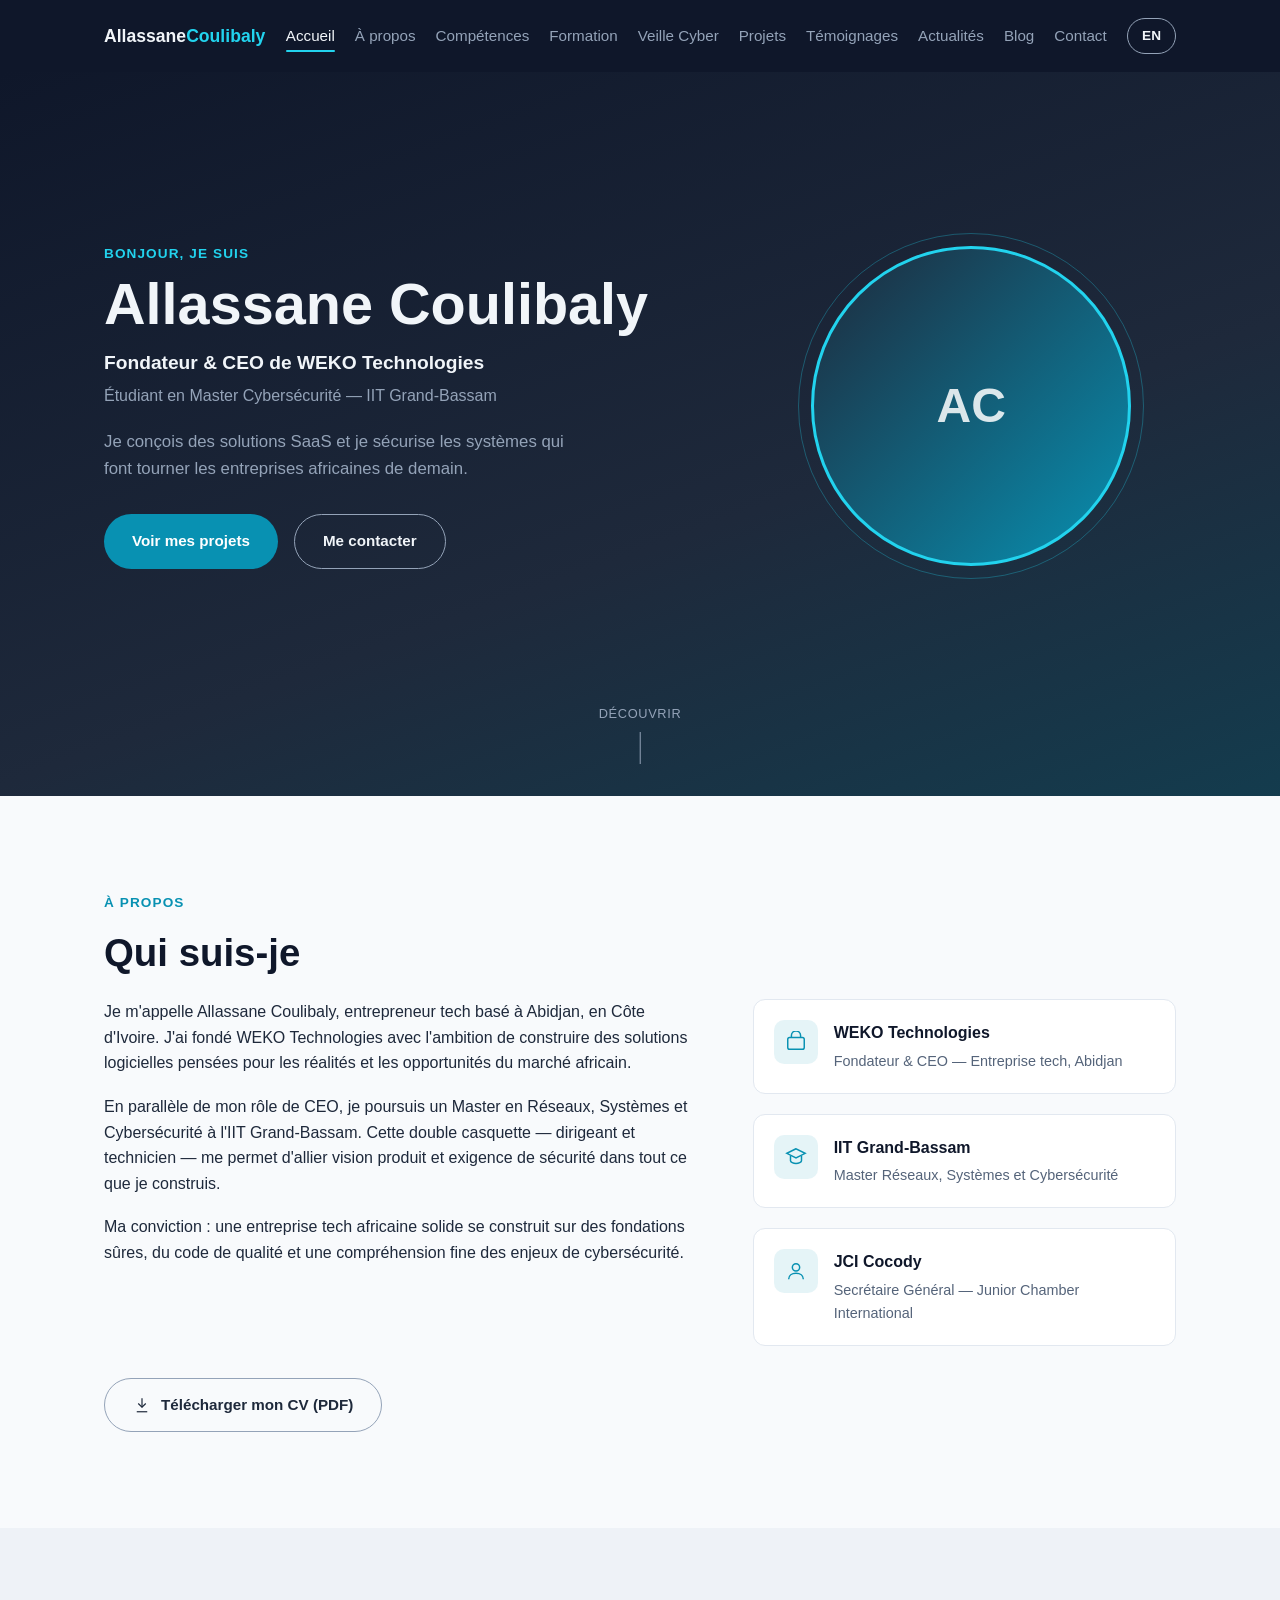
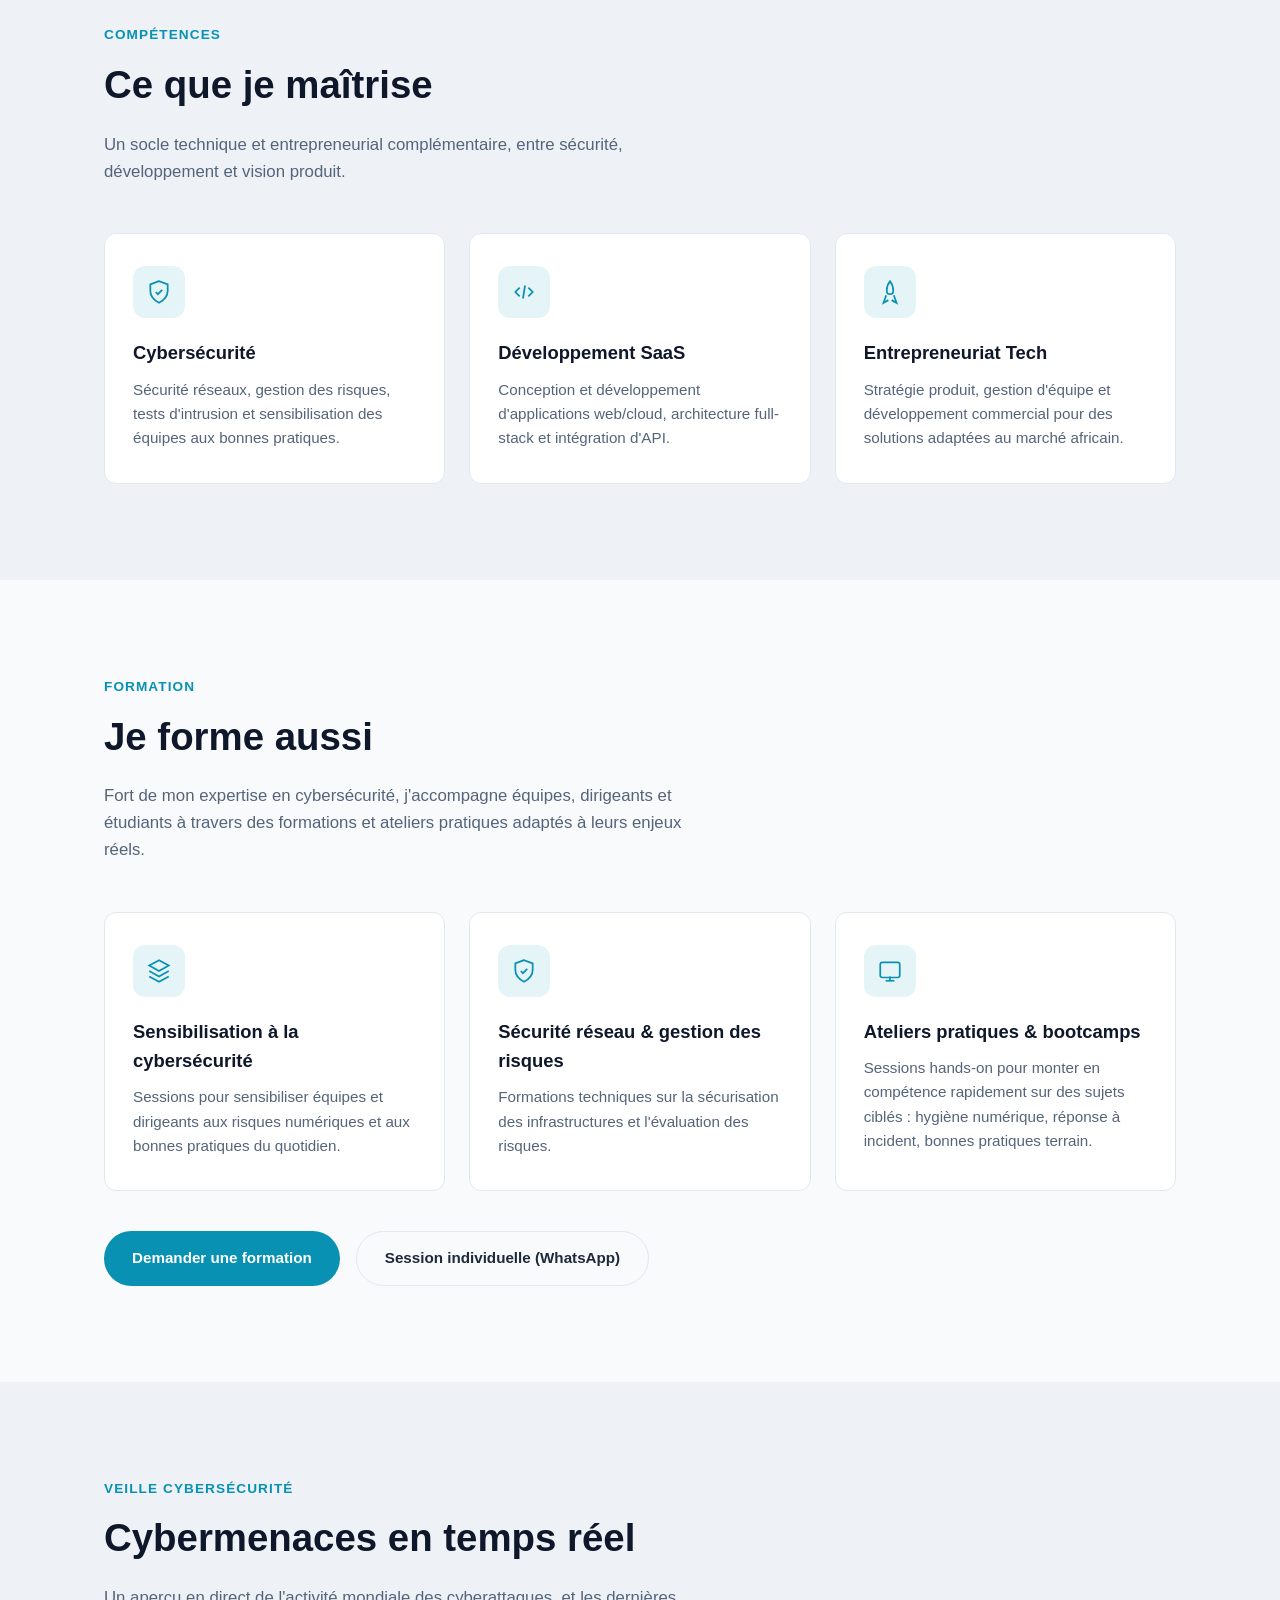
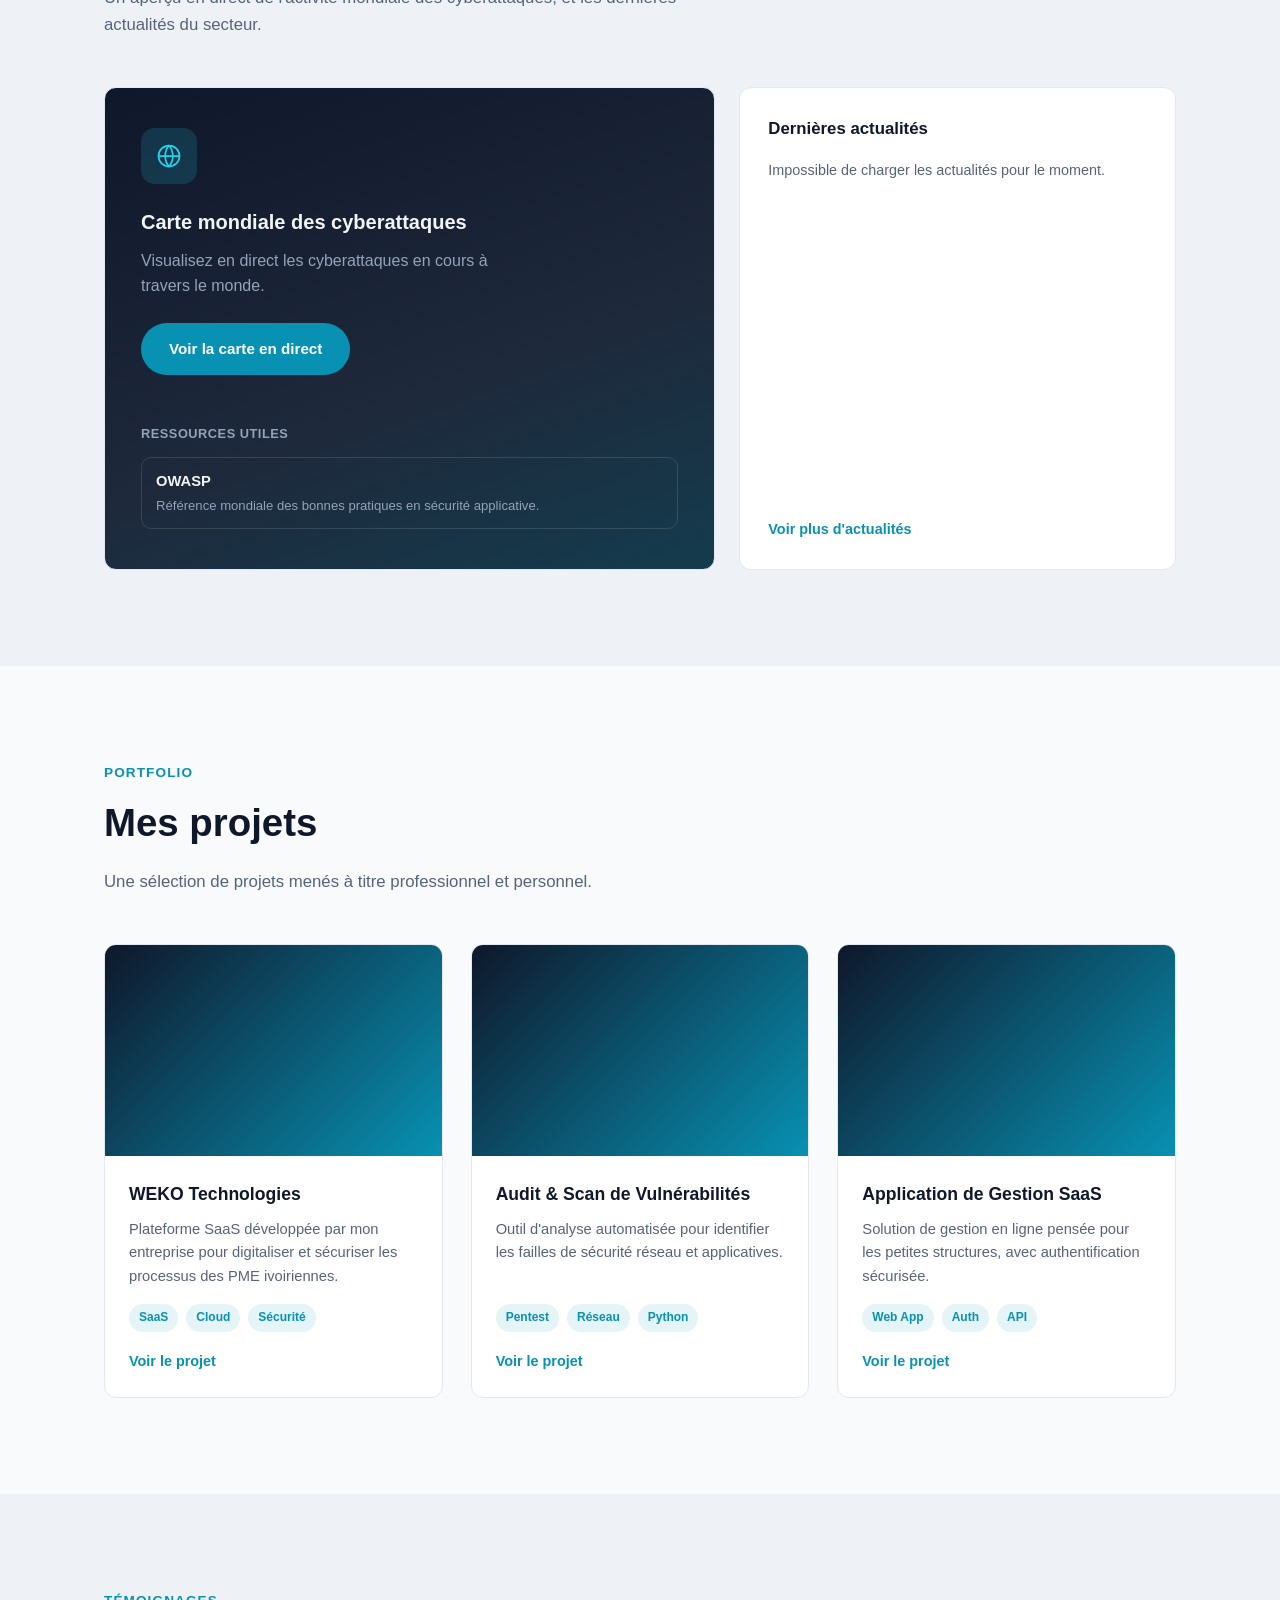
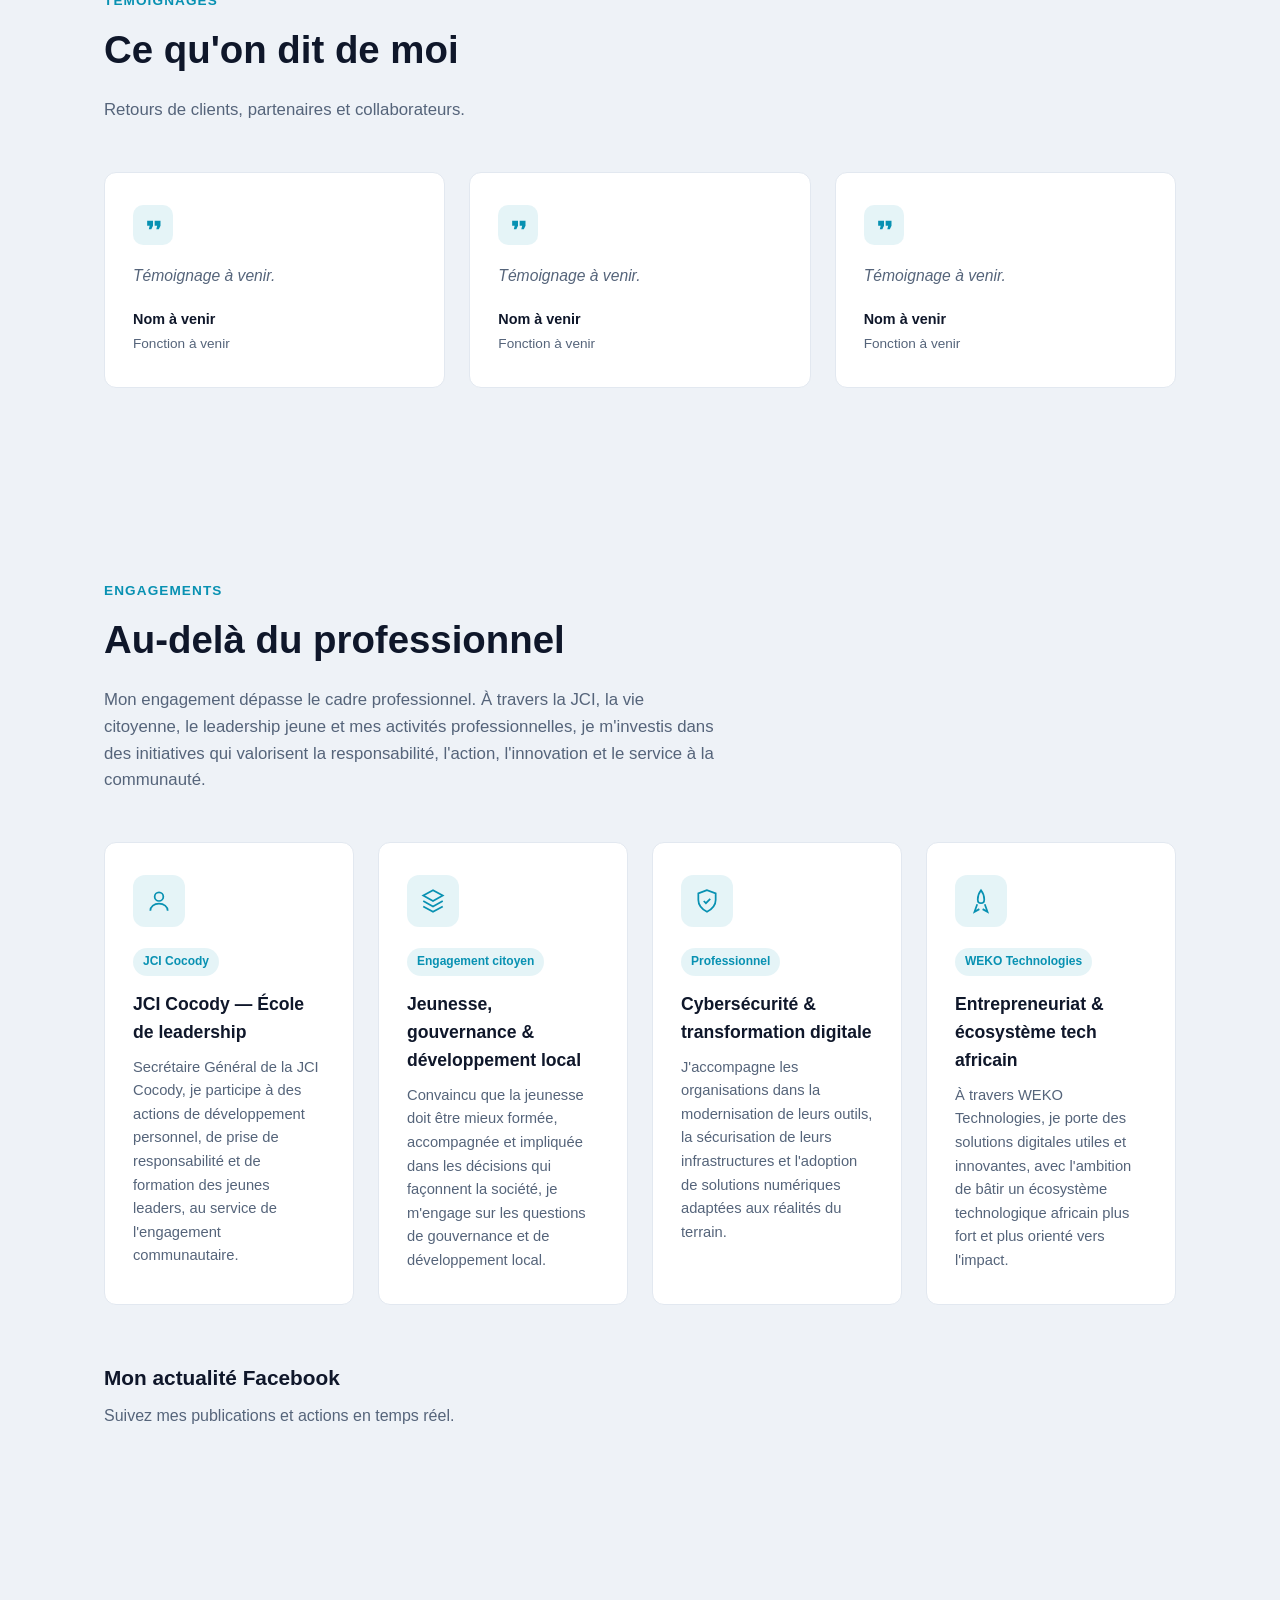
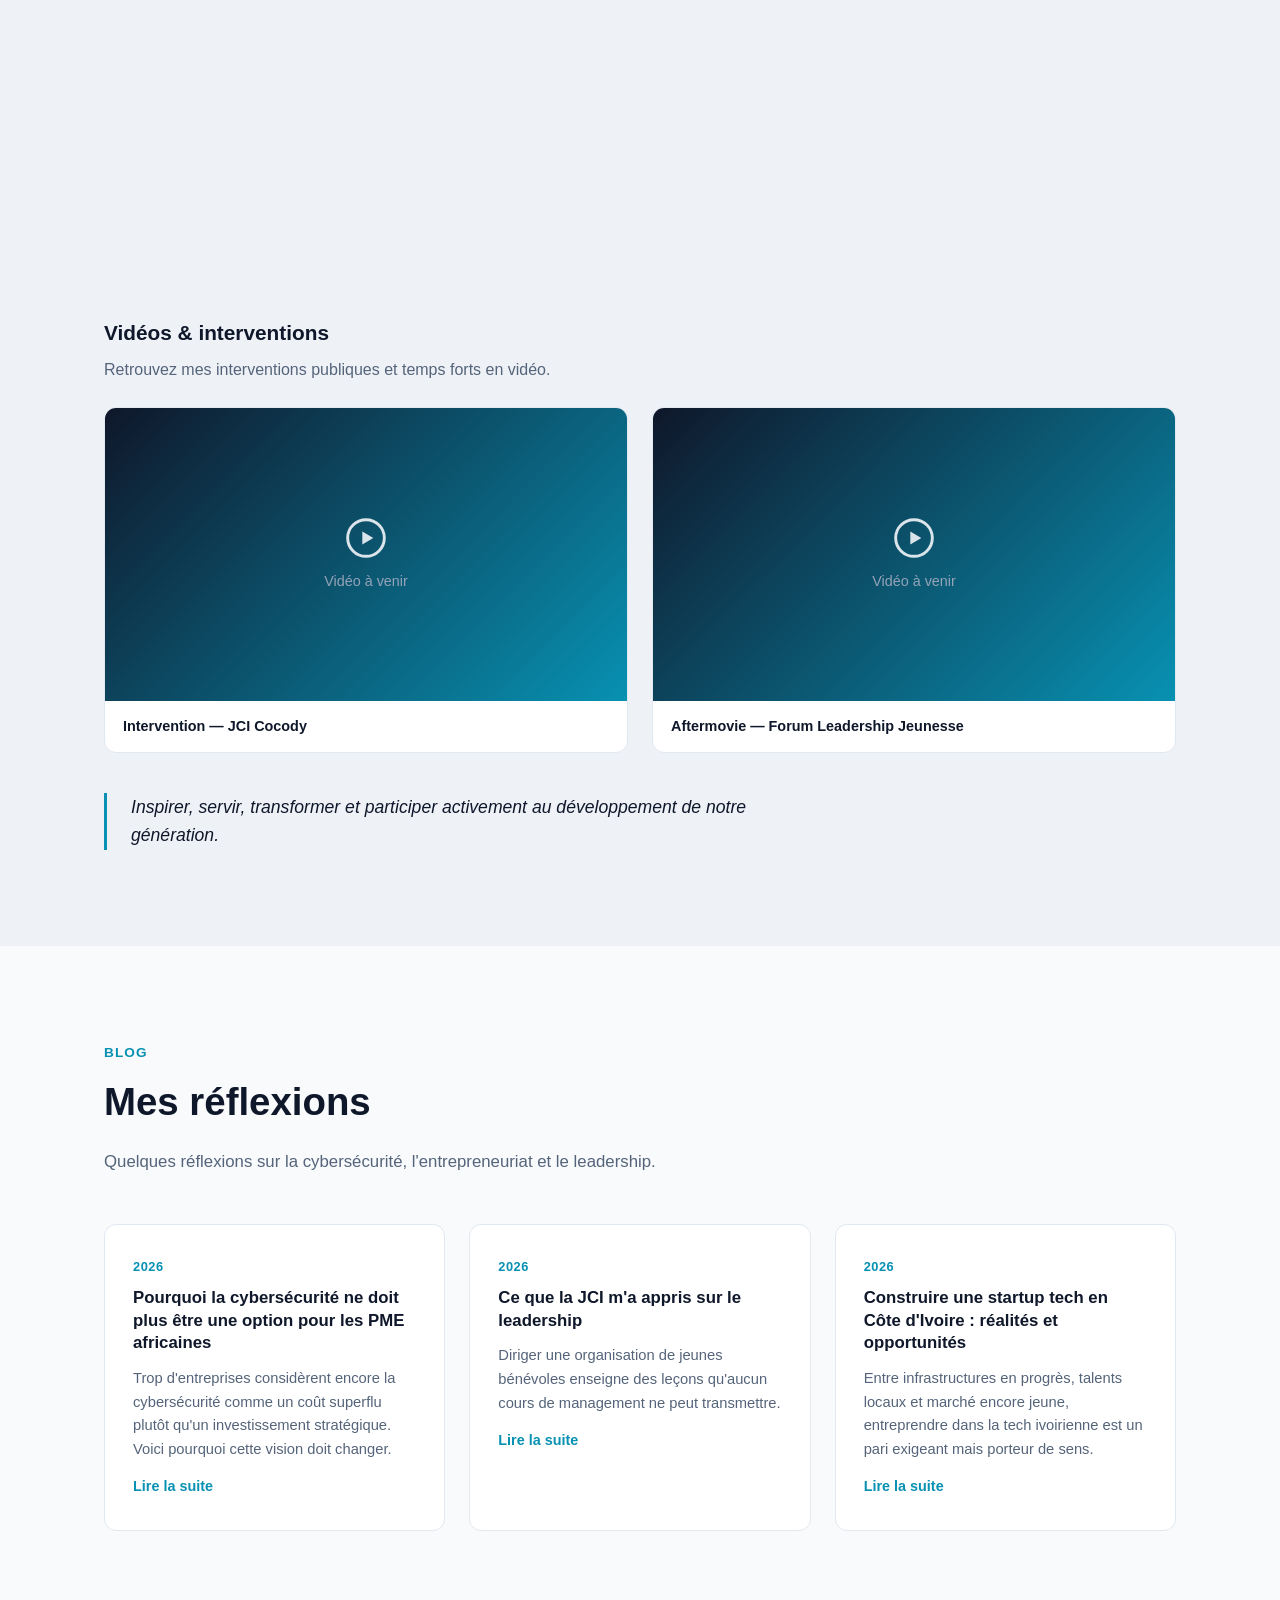
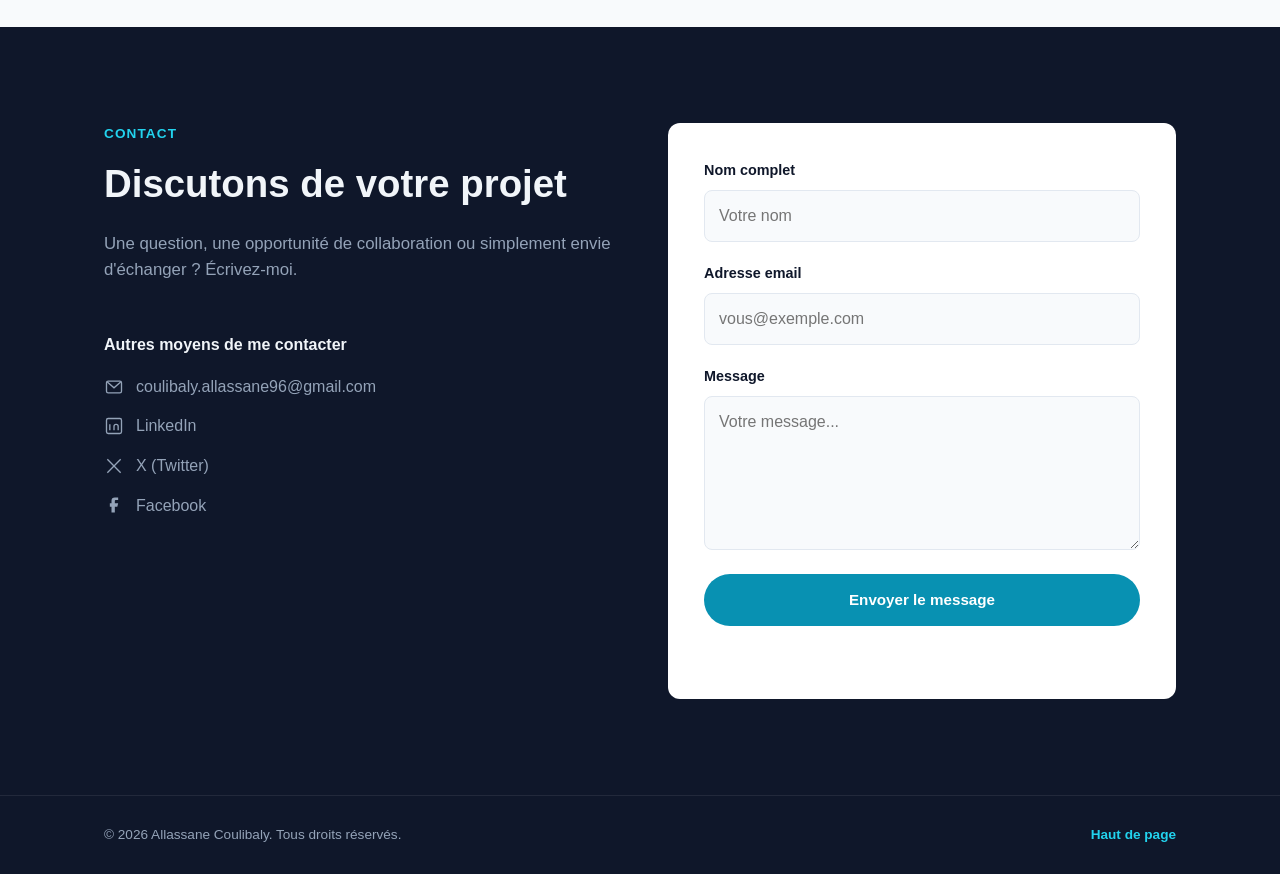
==== commit 30e11bff: "Remplace la carte iframe Kaspersky (peu fiable) par une carte de renvoi + ajoute un lien OWASP" ====
--- a/index.html
+++ b/index.html
@@ -223,11 +223,27 @@
         <p class="section-subtitle" data-i18n="cyberwatch.subtitle">Un aperçu en direct de l'activité mondiale des cyberattaques, et les dernières actualités du secteur.</p>
 
         <div class="cyberwatch-grid">
-          <div class="cyberwatch-map">
-            <iframe
-              src="https://cybermap.kaspersky.com/en/widget/dynamic/dark"
-              title="Carte mondiale des cyberattaques en temps réel (Kaspersky)"
-              loading="lazy" frameborder="0"></iframe>
+          <div class="cyberwatch-map-card">
+            <div class="cyberwatch-map-icon" aria-hidden="true">
+              <svg viewBox="0 0 24 24" fill="none" stroke="currentColor" stroke-width="1.5"><circle cx="12" cy="12" r="9"/><path d="M3 12h18M12 3a14 14 0 0 1 0 18M12 3a14 14 0 0 0 0 18"/></svg>
+            </div>
+            <h3 data-i18n="cyberwatch.map_title">Carte mondiale des cyberattaques</h3>
+            <p data-i18n="cyberwatch.map_desc">Visualisez en direct les cyberattaques en cours à travers le monde.</p>
+            <a href="https://cybermap.kaspersky.com/" target="_blank" rel="noopener noreferrer" class="btn btn-primary">
+              <span data-i18n="cyberwatch.map_cta">Voir la carte en direct</span>
+            </a>
+
+            <div class="cyberwatch-resources">
+              <h4 data-i18n="cyberwatch.resources_title">Ressources utiles</h4>
+              <ul>
+                <li>
+                  <a href="https://owasp.org" target="_blank" rel="noopener noreferrer">
+                    <span class="cyberwatch-resource-name">OWASP</span>
+                    <span class="cyberwatch-resource-desc" data-i18n="cyberwatch.resource_owasp_desc">Référence mondiale des bonnes pratiques en sécurité applicative.</span>
+                  </a>
+                </li>
+              </ul>
+            </div>
           </div>
 
           <div class="cyberwatch-news">
--- a/css/style.css
+++ b/css/style.css
@@ -423,20 +423,56 @@
   align-items: stretch;
 }
 
-.cyberwatch-map {
-  background: var(--color-ink);
-  border-radius: var(--radius);
-  overflow: hidden;
+.cyberwatch-map-card {
+  background: linear-gradient(160deg, var(--color-ink) 0%, var(--color-ink-soft) 60%, #0c4a5c 130%);
+  color: var(--color-on-dark);
+  border-radius: var(--radius);
   border: 1px solid var(--color-border);
   min-height: 420px;
-}
-.cyberwatch-map iframe {
-  width: 100%;
-  height: 100%;
-  min-height: 420px;
-  display: block;
-  border: none;
-}
+  padding: 40px 36px;
+  display: flex;
+  flex-direction: column;
+}
+
+.cyberwatch-map-icon {
+  width: 56px;
+  height: 56px;
+  border-radius: 14px;
+  background: rgba(34, 211, 238, 0.15);
+  color: var(--color-accent-light);
+  display: flex;
+  align-items: center;
+  justify-content: center;
+  margin-bottom: 22px;
+}
+.cyberwatch-map-icon svg { width: 28px; height: 28px; }
+
+.cyberwatch-map-card h3 { font-size: 1.25rem; margin-bottom: 10px; }
+.cyberwatch-map-card > p { color: var(--color-on-dark-muted); margin-bottom: 24px; max-width: 380px; }
+.cyberwatch-map-card .btn { align-self: flex-start; }
+
+.cyberwatch-resources { margin-top: auto; padding-top: 32px; }
+.cyberwatch-resources h4 {
+  font-size: 0.8rem;
+  font-weight: 600;
+  letter-spacing: 0.04em;
+  text-transform: uppercase;
+  color: var(--color-on-dark-muted);
+  margin-bottom: 12px;
+}
+.cyberwatch-resources ul { display: flex; flex-direction: column; gap: 10px; }
+.cyberwatch-resources a {
+  display: flex;
+  flex-direction: column;
+  gap: 2px;
+  padding: 12px 14px;
+  border-radius: 10px;
+  border: 1px solid rgba(255, 255, 255, 0.12);
+  transition: border-color var(--transition), background var(--transition);
+}
+.cyberwatch-resources a:hover { border-color: var(--color-accent-light); background: rgba(34, 211, 238, 0.08); }
+.cyberwatch-resource-name { font-weight: 700; color: var(--color-on-dark); font-size: 0.92rem; }
+.cyberwatch-resource-desc { color: var(--color-on-dark-muted); font-size: 0.82rem; }
 
 .cyberwatch-news {
   background: var(--color-surface);
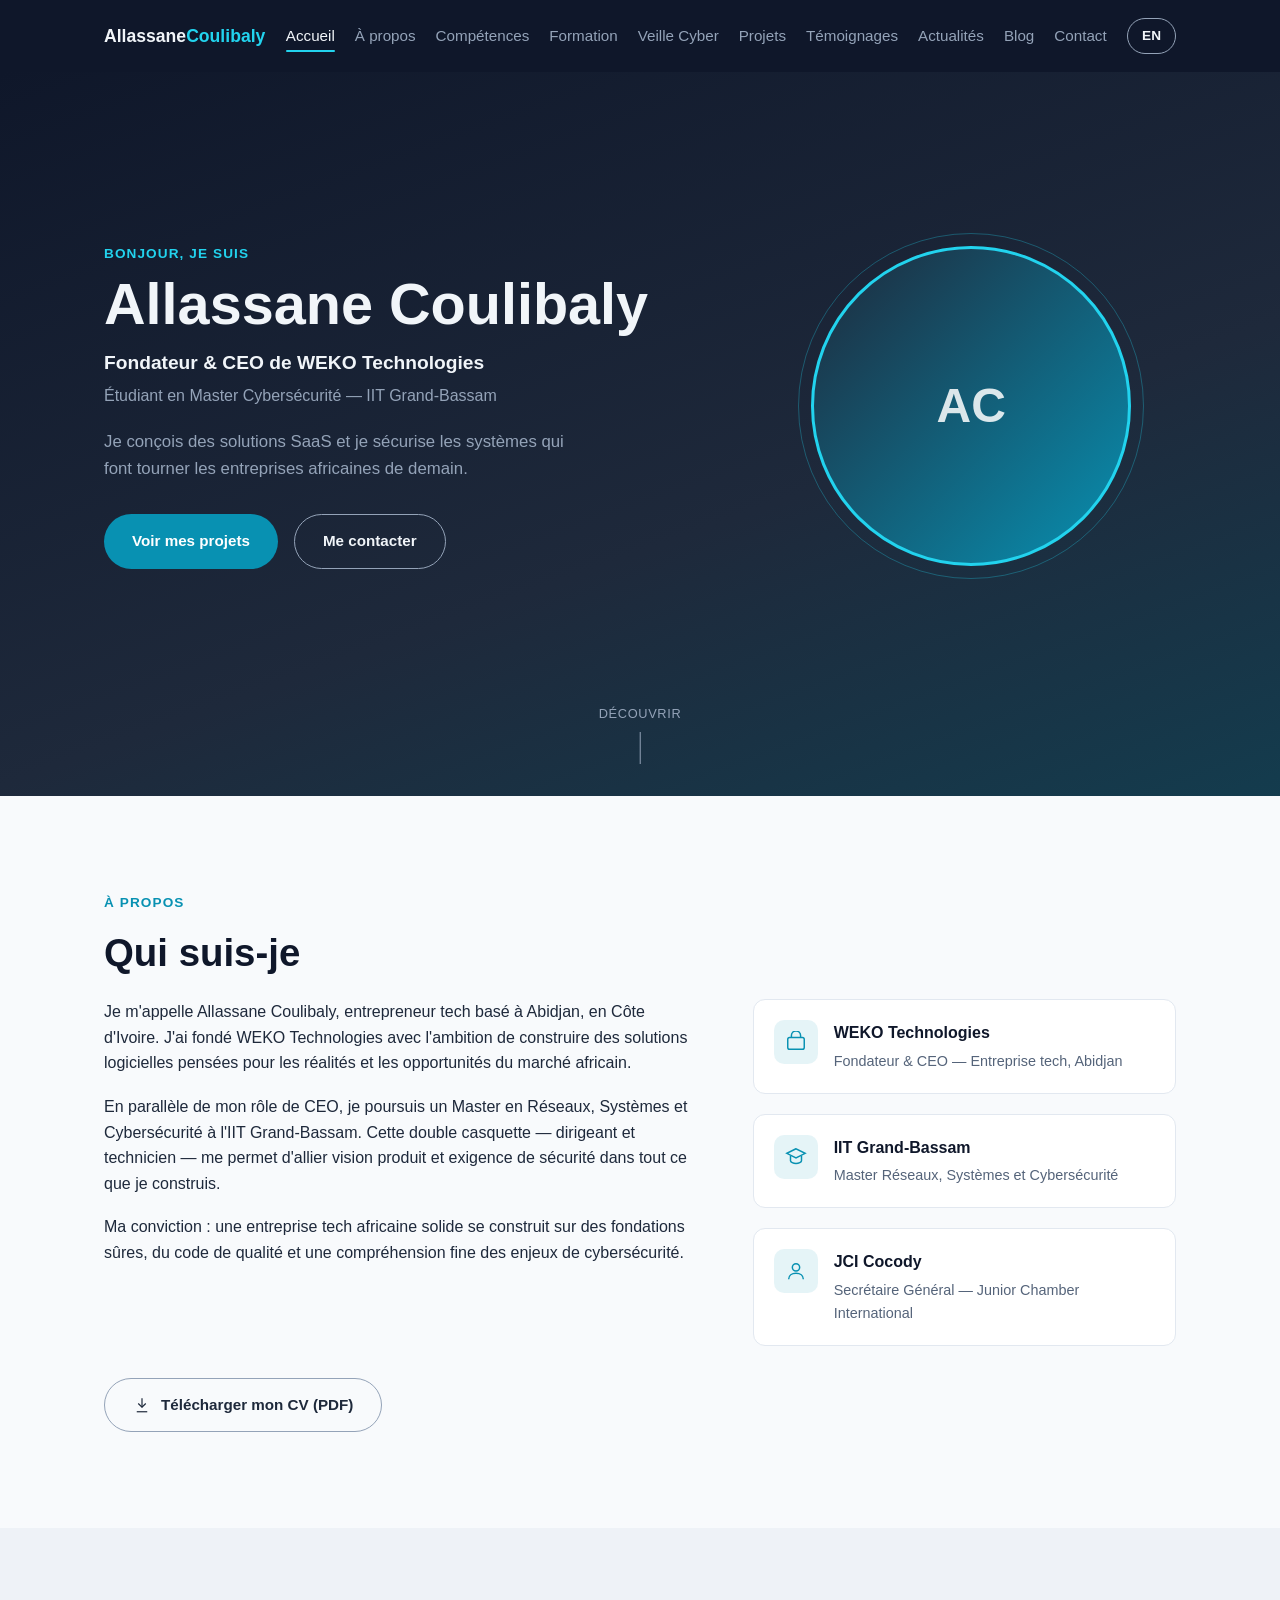
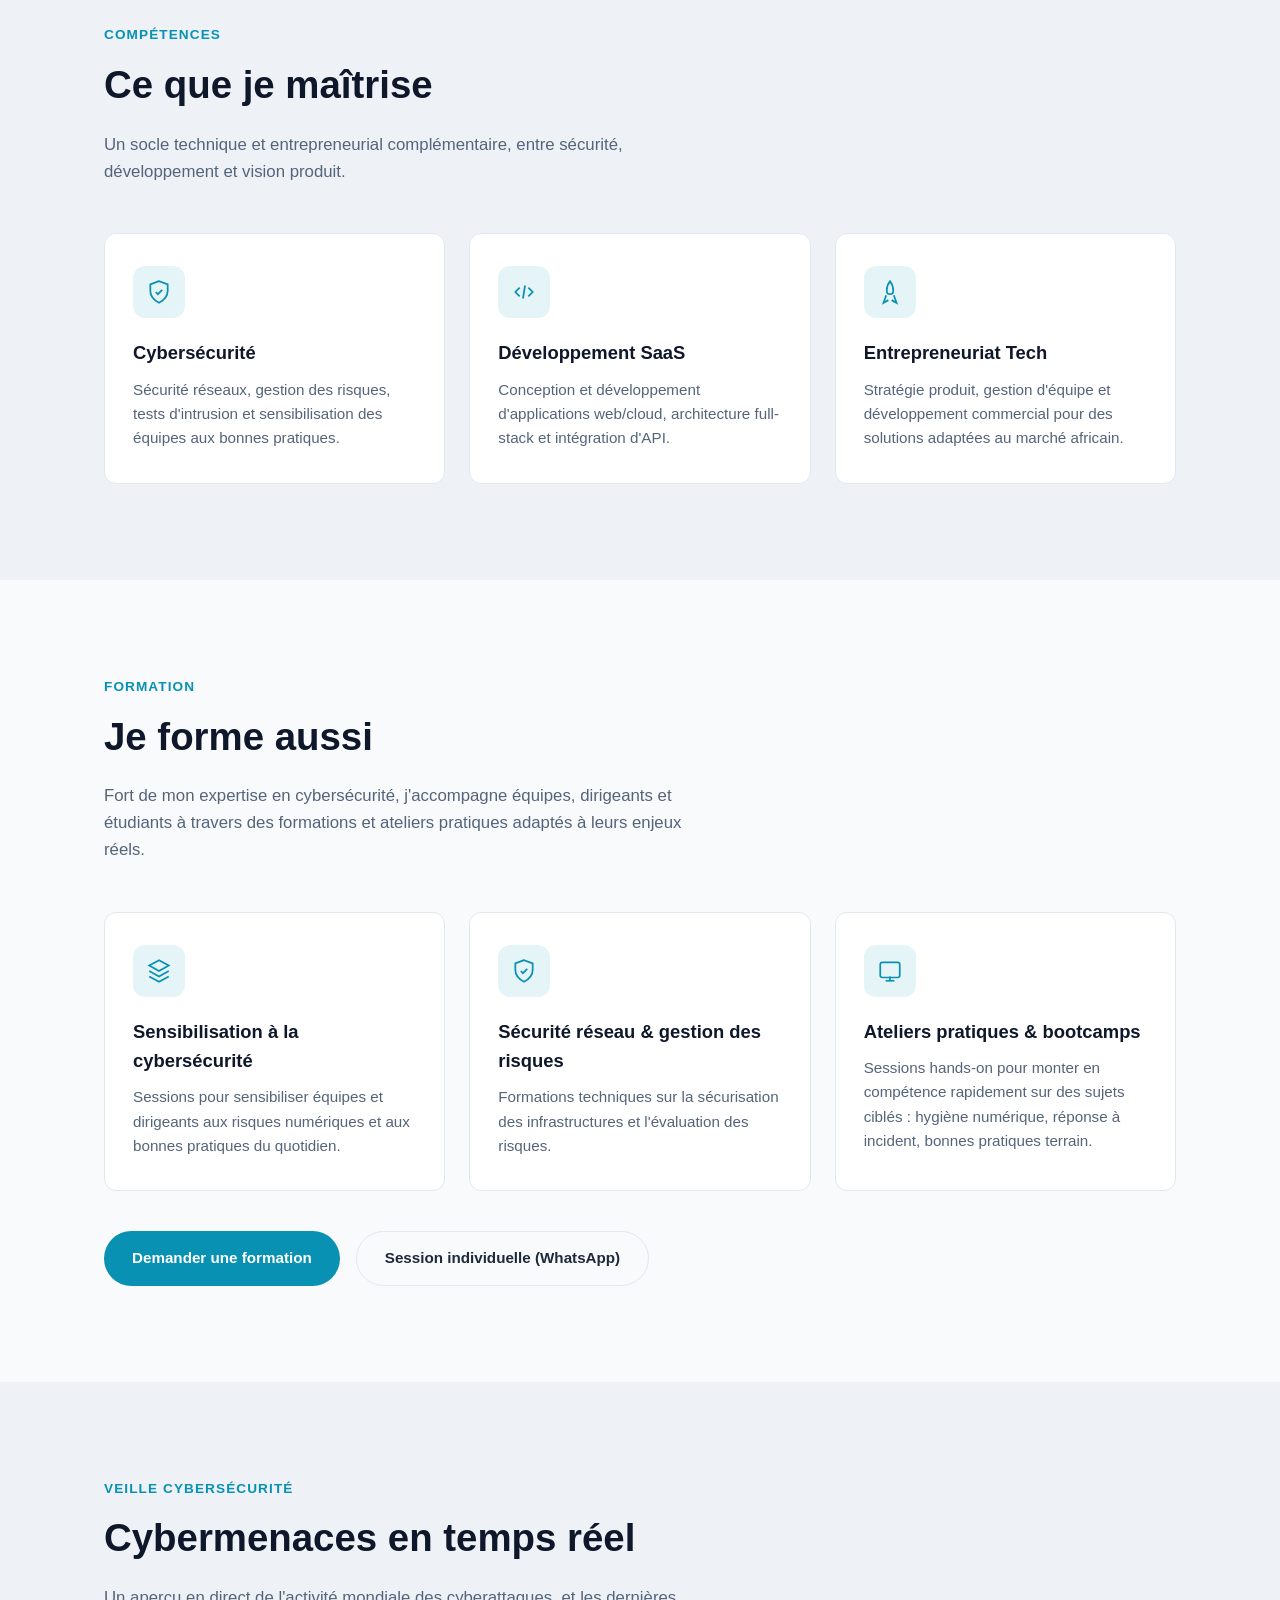
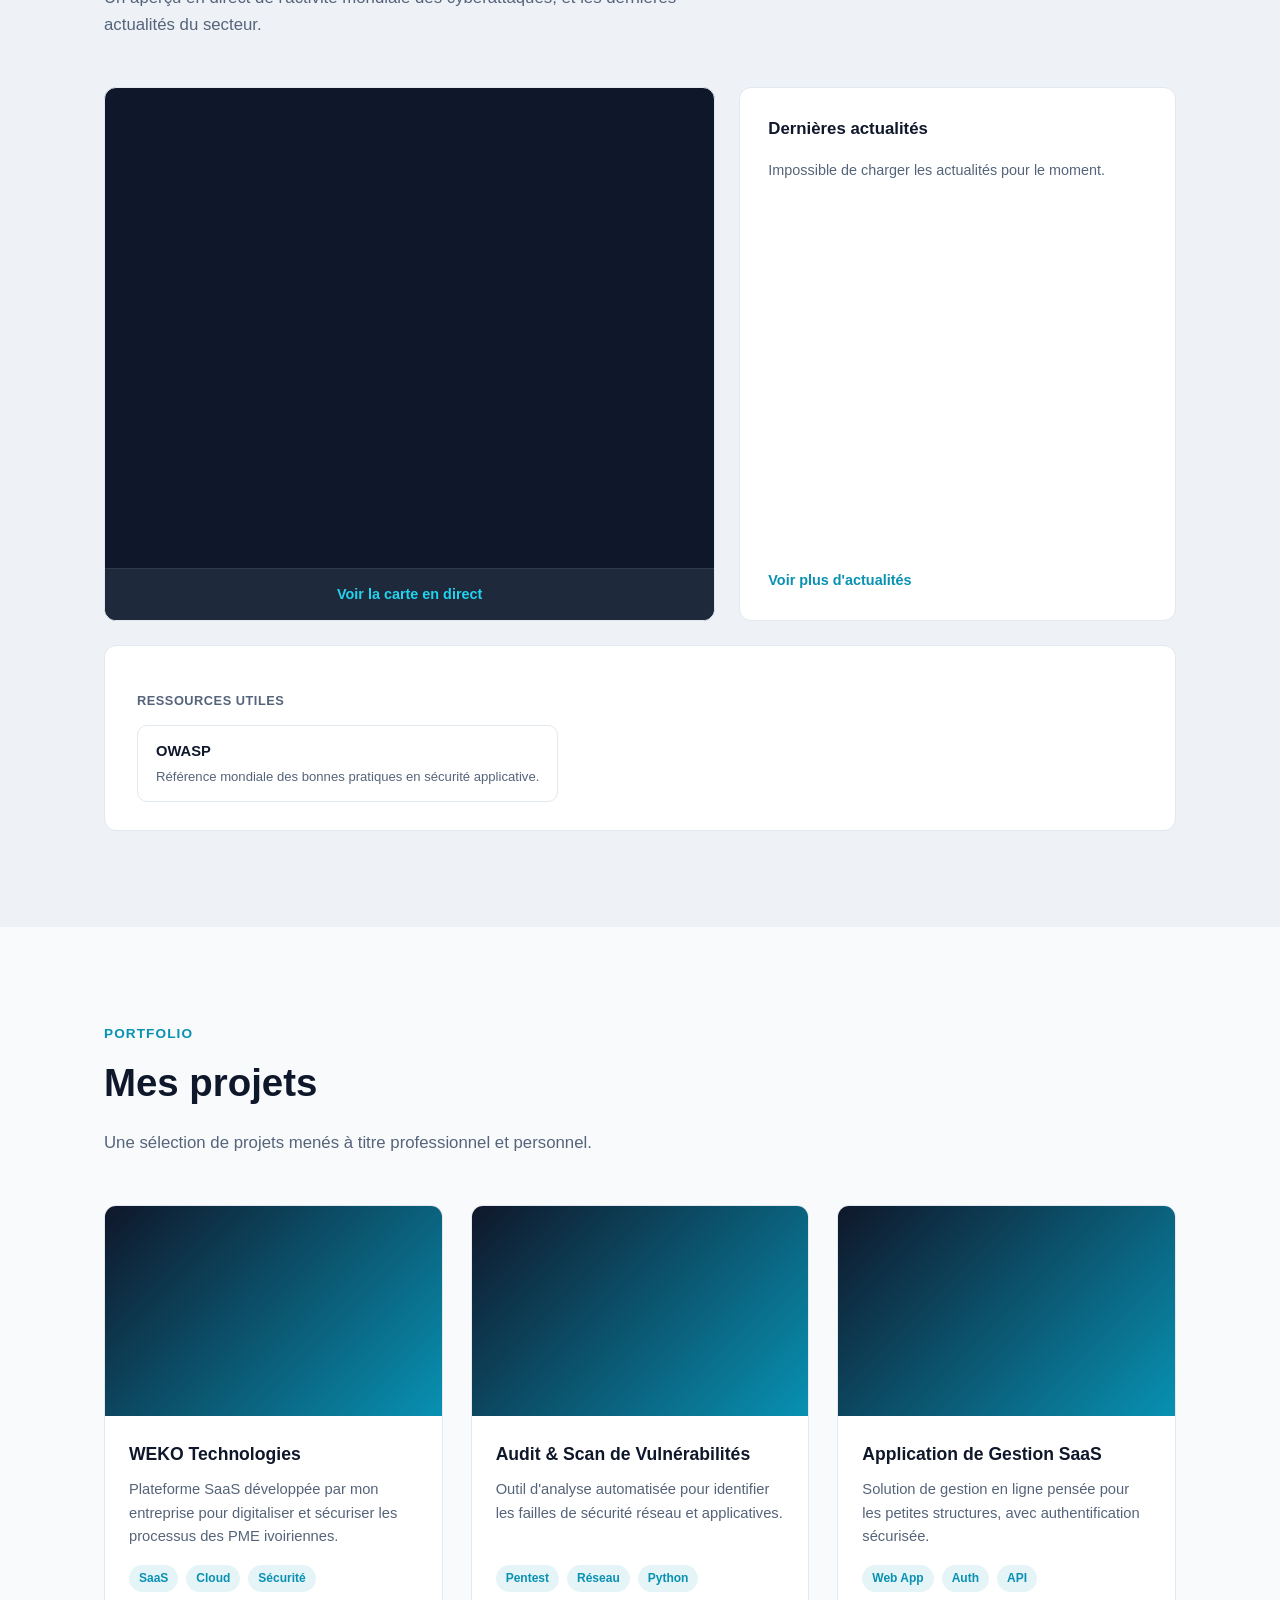
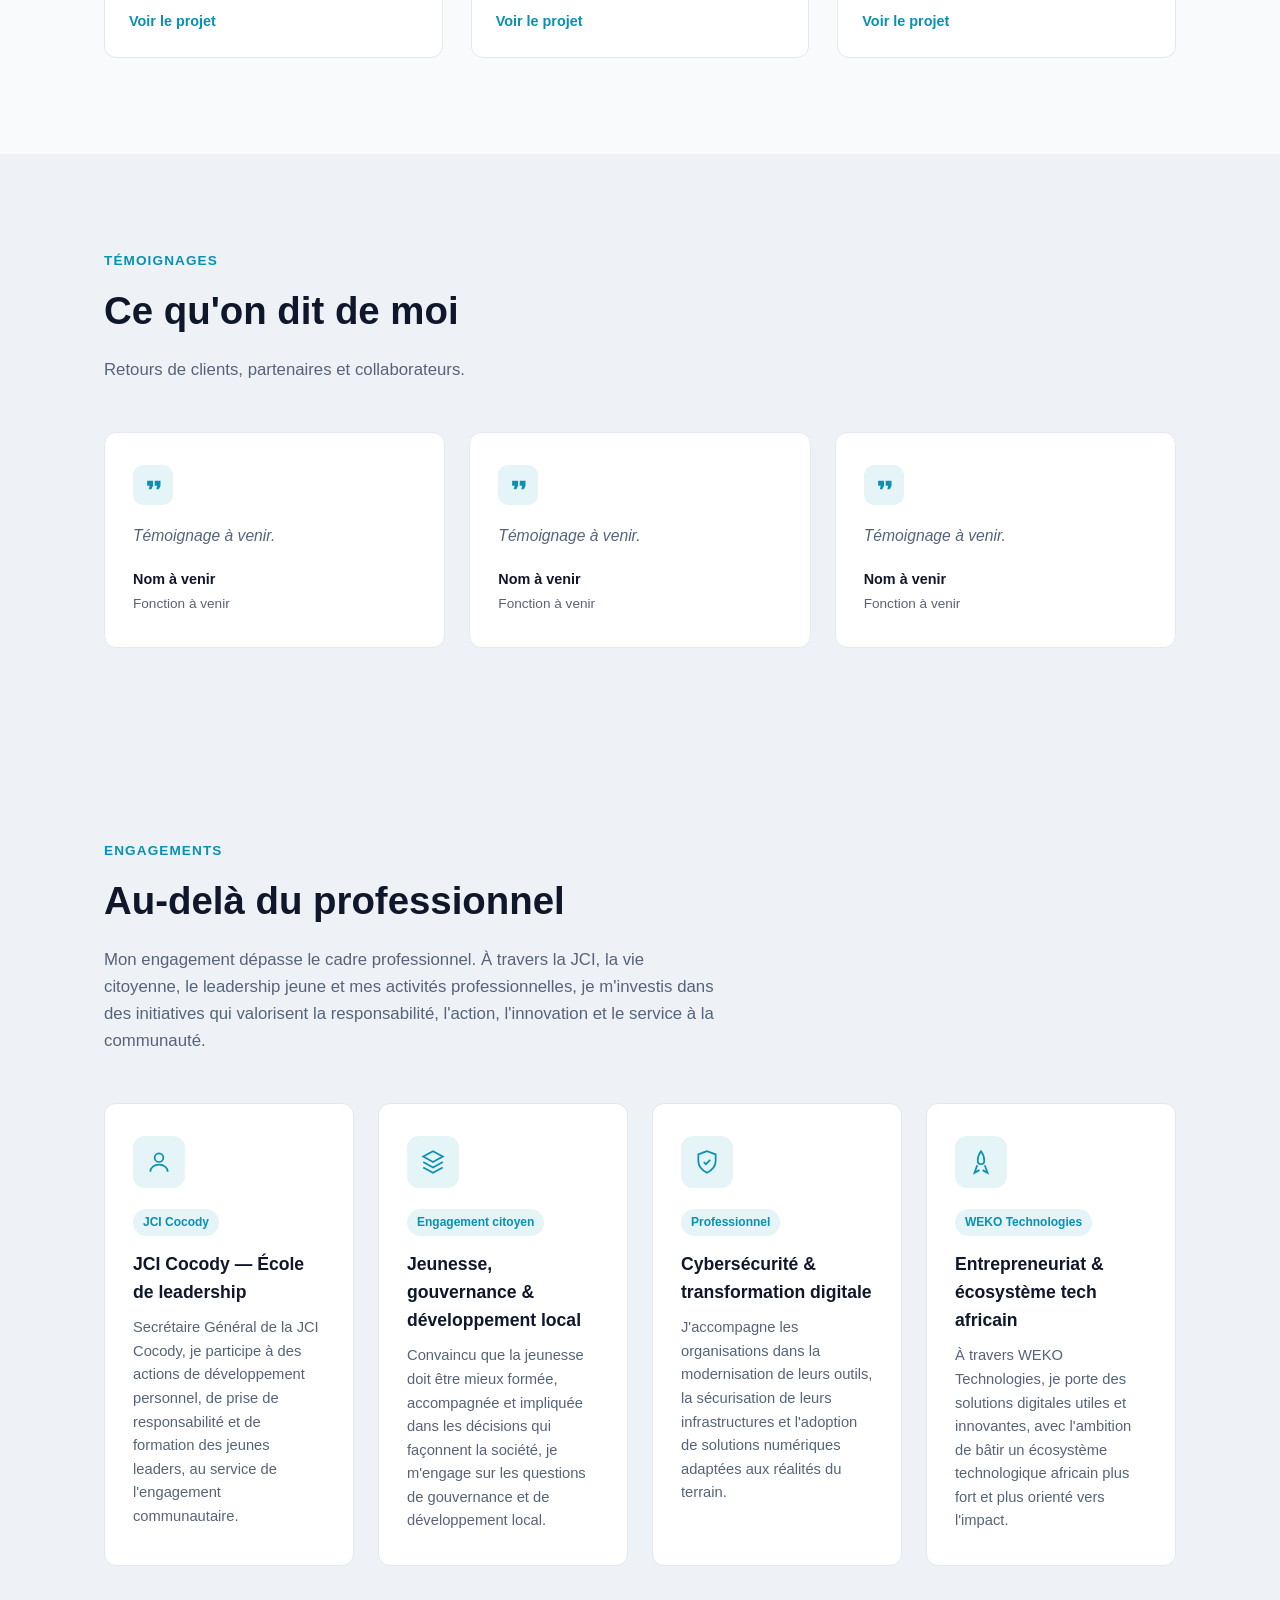
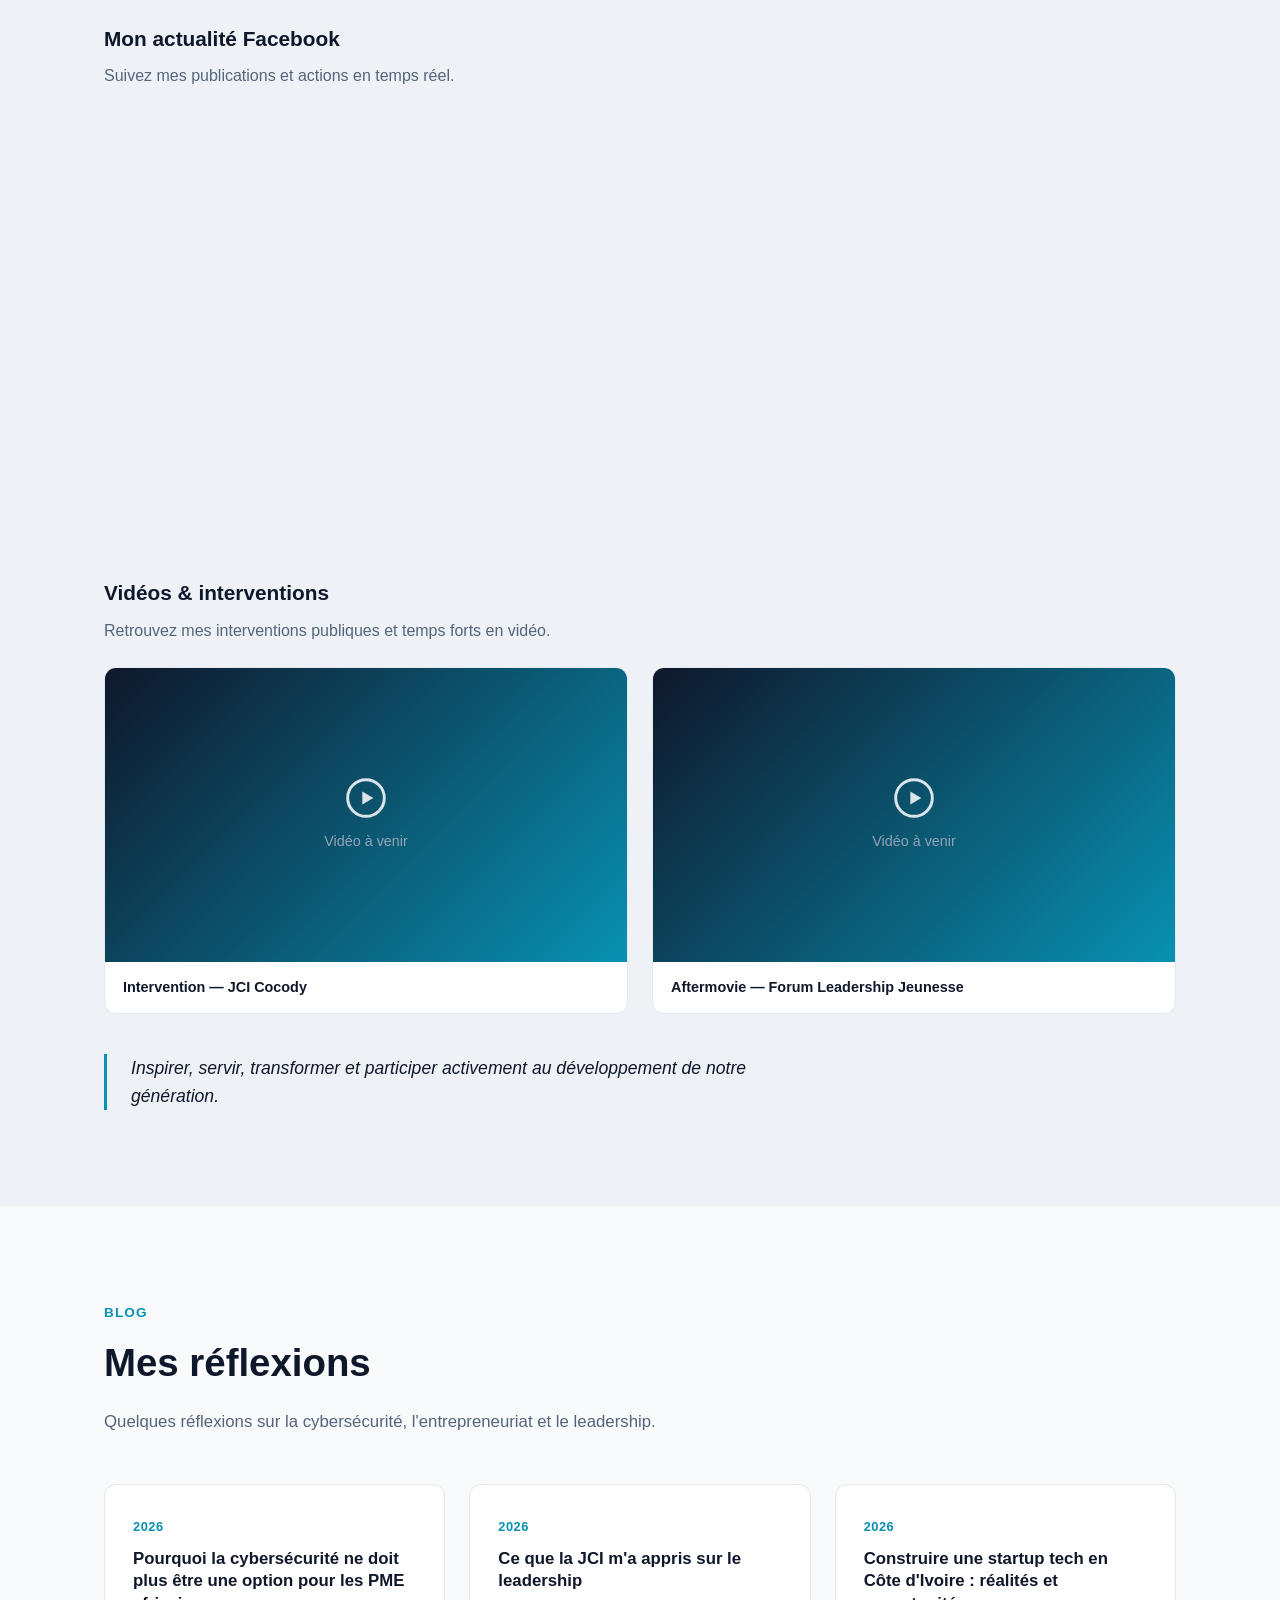
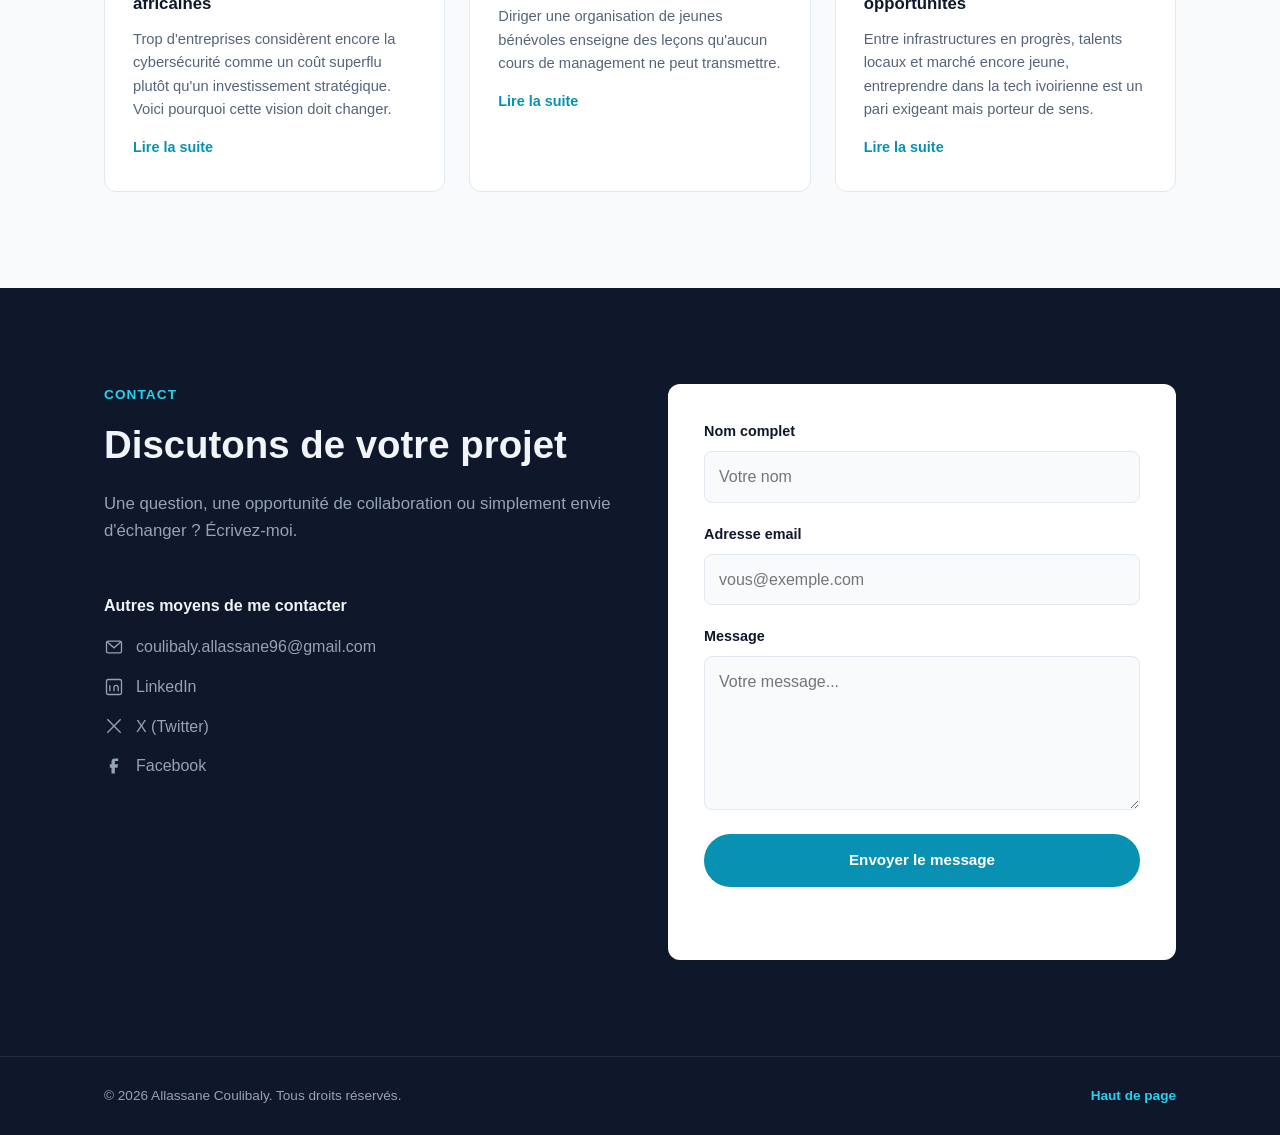
==== commit 39e6b52e: "Reintegre la carte des cyberattaques (Radware Live Threat Map, plus fiable) + lien plein ecran" ====
--- a/index.html
+++ b/index.html
@@ -224,26 +224,13 @@
 
         <div class="cyberwatch-grid">
           <div class="cyberwatch-map-card">
-            <div class="cyberwatch-map-icon" aria-hidden="true">
-              <svg viewBox="0 0 24 24" fill="none" stroke="currentColor" stroke-width="1.5"><circle cx="12" cy="12" r="9"/><path d="M3 12h18M12 3a14 14 0 0 1 0 18M12 3a14 14 0 0 0 0 18"/></svg>
-            </div>
-            <h3 data-i18n="cyberwatch.map_title">Carte mondiale des cyberattaques</h3>
-            <p data-i18n="cyberwatch.map_desc">Visualisez en direct les cyberattaques en cours à travers le monde.</p>
-            <a href="https://cybermap.kaspersky.com/" target="_blank" rel="noopener noreferrer" class="btn btn-primary">
-              <span data-i18n="cyberwatch.map_cta">Voir la carte en direct</span>
-            </a>
-
-            <div class="cyberwatch-resources">
-              <h4 data-i18n="cyberwatch.resources_title">Ressources utiles</h4>
-              <ul>
-                <li>
-                  <a href="https://owasp.org" target="_blank" rel="noopener noreferrer">
-                    <span class="cyberwatch-resource-name">OWASP</span>
-                    <span class="cyberwatch-resource-desc" data-i18n="cyberwatch.resource_owasp_desc">Référence mondiale des bonnes pratiques en sécurité applicative.</span>
-                  </a>
-                </li>
-              </ul>
-            </div>
+            <div class="cyberwatch-map-embed">
+              <iframe
+                src="https://livethreatmap.radware.com/"
+                title="Carte mondiale des cyberattaques en temps réel (Radware)"
+                loading="lazy"></iframe>
+            </div>
+            <a href="https://livethreatmap.radware.com/" target="_blank" rel="noopener noreferrer" class="cyberwatch-map-fullscreen" data-i18n="cyberwatch.map_cta">Voir la carte en plein écran</a>
           </div>
 
           <div class="cyberwatch-news">
@@ -253,6 +240,18 @@
             </ul>
             <a href="https://thehackernews.com" target="_blank" rel="noopener noreferrer" class="cyberwatch-news-link" data-i18n="cyberwatch.news_visit">Voir plus d'actualités</a>
           </div>
+        </div>
+
+        <div class="cyberwatch-resources">
+          <h4 data-i18n="cyberwatch.resources_title">Ressources utiles</h4>
+          <ul>
+            <li>
+              <a href="https://owasp.org" target="_blank" rel="noopener noreferrer">
+                <span class="cyberwatch-resource-name">OWASP</span>
+                <span class="cyberwatch-resource-desc" data-i18n="cyberwatch.resource_owasp_desc">Référence mondiale des bonnes pratiques en sécurité applicative.</span>
+              </a>
+            </li>
+          </ul>
         </div>
       </div>
     </section>
--- a/css/style.css
+++ b/css/style.css
@@ -424,55 +424,64 @@
 }
 
 .cyberwatch-map-card {
-  background: linear-gradient(160deg, var(--color-ink) 0%, var(--color-ink-soft) 60%, #0c4a5c 130%);
-  color: var(--color-on-dark);
-  border-radius: var(--radius);
-  border: 1px solid var(--color-border);
-  min-height: 420px;
-  padding: 40px 36px;
+  background: var(--color-ink);
+  border-radius: var(--radius);
+  border: 1px solid var(--color-border);
+  overflow: hidden;
   display: flex;
   flex-direction: column;
 }
 
-.cyberwatch-map-icon {
-  width: 56px;
-  height: 56px;
-  border-radius: 14px;
-  background: rgba(34, 211, 238, 0.15);
+.cyberwatch-map-embed { position: relative; flex: 1; min-height: 480px; }
+.cyberwatch-map-embed iframe {
+  width: 100%;
+  height: 100%;
+  min-height: 480px;
+  border: none;
+  display: block;
+}
+
+.cyberwatch-map-fullscreen {
+  display: block;
+  text-align: center;
+  padding: 14px;
   color: var(--color-accent-light);
-  display: flex;
-  align-items: center;
-  justify-content: center;
-  margin-bottom: 22px;
-}
-.cyberwatch-map-icon svg { width: 28px; height: 28px; }
-
-.cyberwatch-map-card h3 { font-size: 1.25rem; margin-bottom: 10px; }
-.cyberwatch-map-card > p { color: var(--color-on-dark-muted); margin-bottom: 24px; max-width: 380px; }
-.cyberwatch-map-card .btn { align-self: flex-start; }
-
-.cyberwatch-resources { margin-top: auto; padding-top: 32px; }
+  font-weight: 600;
+  font-size: 0.9rem;
+  background: var(--color-ink-soft);
+  border-top: 1px solid rgba(255, 255, 255, 0.08);
+}
+.cyberwatch-map-fullscreen:hover { text-decoration: underline; }
+
+.cyberwatch-resources {
+  margin-top: 24px;
+  background: var(--color-surface);
+  border: 1px solid var(--color-border);
+  border-radius: var(--radius);
+  padding: 28px 32px;
+}
 .cyberwatch-resources h4 {
   font-size: 0.8rem;
   font-weight: 600;
   letter-spacing: 0.04em;
   text-transform: uppercase;
-  color: var(--color-on-dark-muted);
-  margin-bottom: 12px;
-}
-.cyberwatch-resources ul { display: flex; flex-direction: column; gap: 10px; }
+  color: var(--color-text-muted);
+  margin-bottom: 14px;
+}
+.cyberwatch-resources ul { display: flex; flex-wrap: wrap; gap: 12px; }
 .cyberwatch-resources a {
   display: flex;
   flex-direction: column;
   gap: 2px;
-  padding: 12px 14px;
+  padding: 14px 18px;
   border-radius: 10px;
-  border: 1px solid rgba(255, 255, 255, 0.12);
+  border: 1px solid var(--color-border);
+  min-width: 220px;
   transition: border-color var(--transition), background var(--transition);
 }
-.cyberwatch-resources a:hover { border-color: var(--color-accent-light); background: rgba(34, 211, 238, 0.08); }
-.cyberwatch-resource-name { font-weight: 700; color: var(--color-on-dark); font-size: 0.92rem; }
-.cyberwatch-resource-desc { color: var(--color-on-dark-muted); font-size: 0.82rem; }
+.cyberwatch-resources a:hover { border-color: var(--color-accent); background: rgba(8, 145, 178, 0.05); }
+.cyberwatch-resource-name { font-weight: 700; color: var(--color-ink); font-size: 0.92rem; }
+.cyberwatch-resource-desc { color: var(--color-text-muted); font-size: 0.82rem; }
 
 .cyberwatch-news {
   background: var(--color-surface);
@@ -481,7 +490,7 @@
   padding: 28px;
   display: flex;
   flex-direction: column;
-  min-height: 420px;
+  min-height: 520px;
 }
 .cyberwatch-news h3 { font-size: 1.05rem; color: var(--color-ink); margin-bottom: 16px; }
 
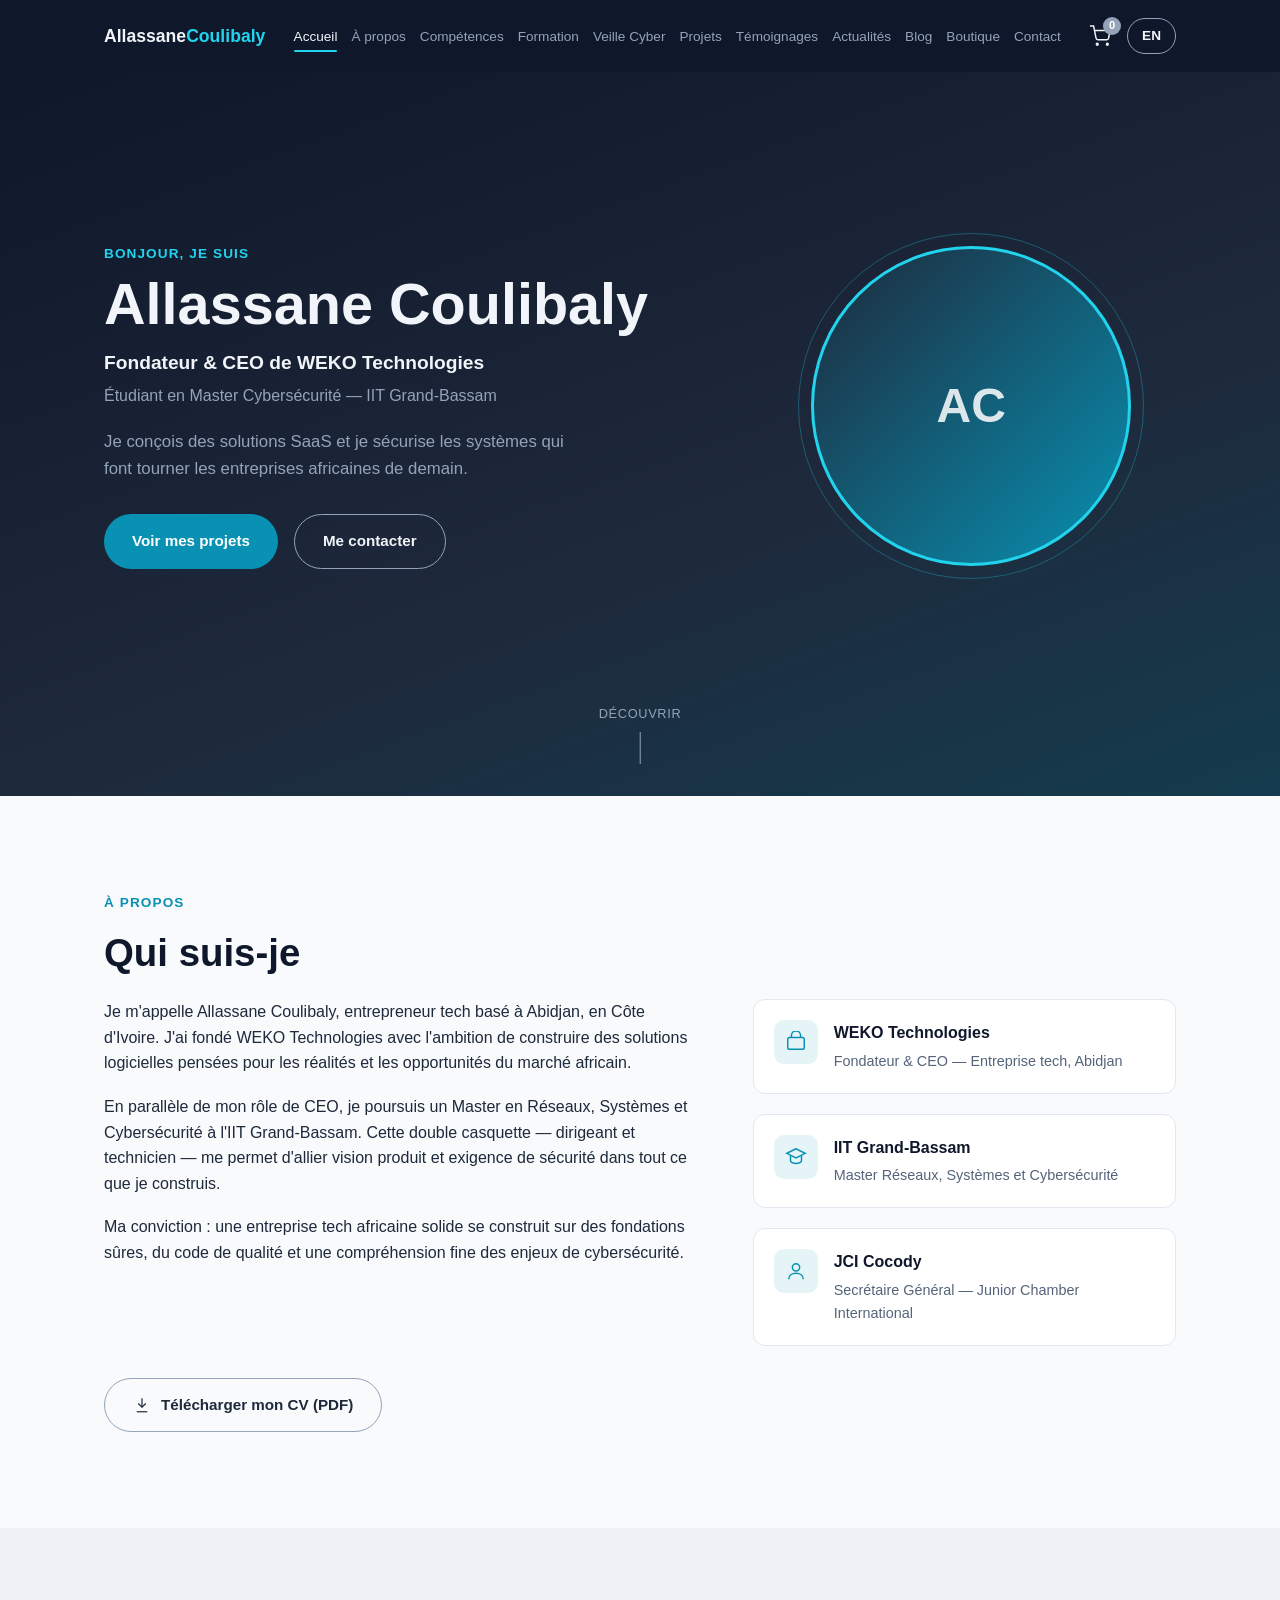
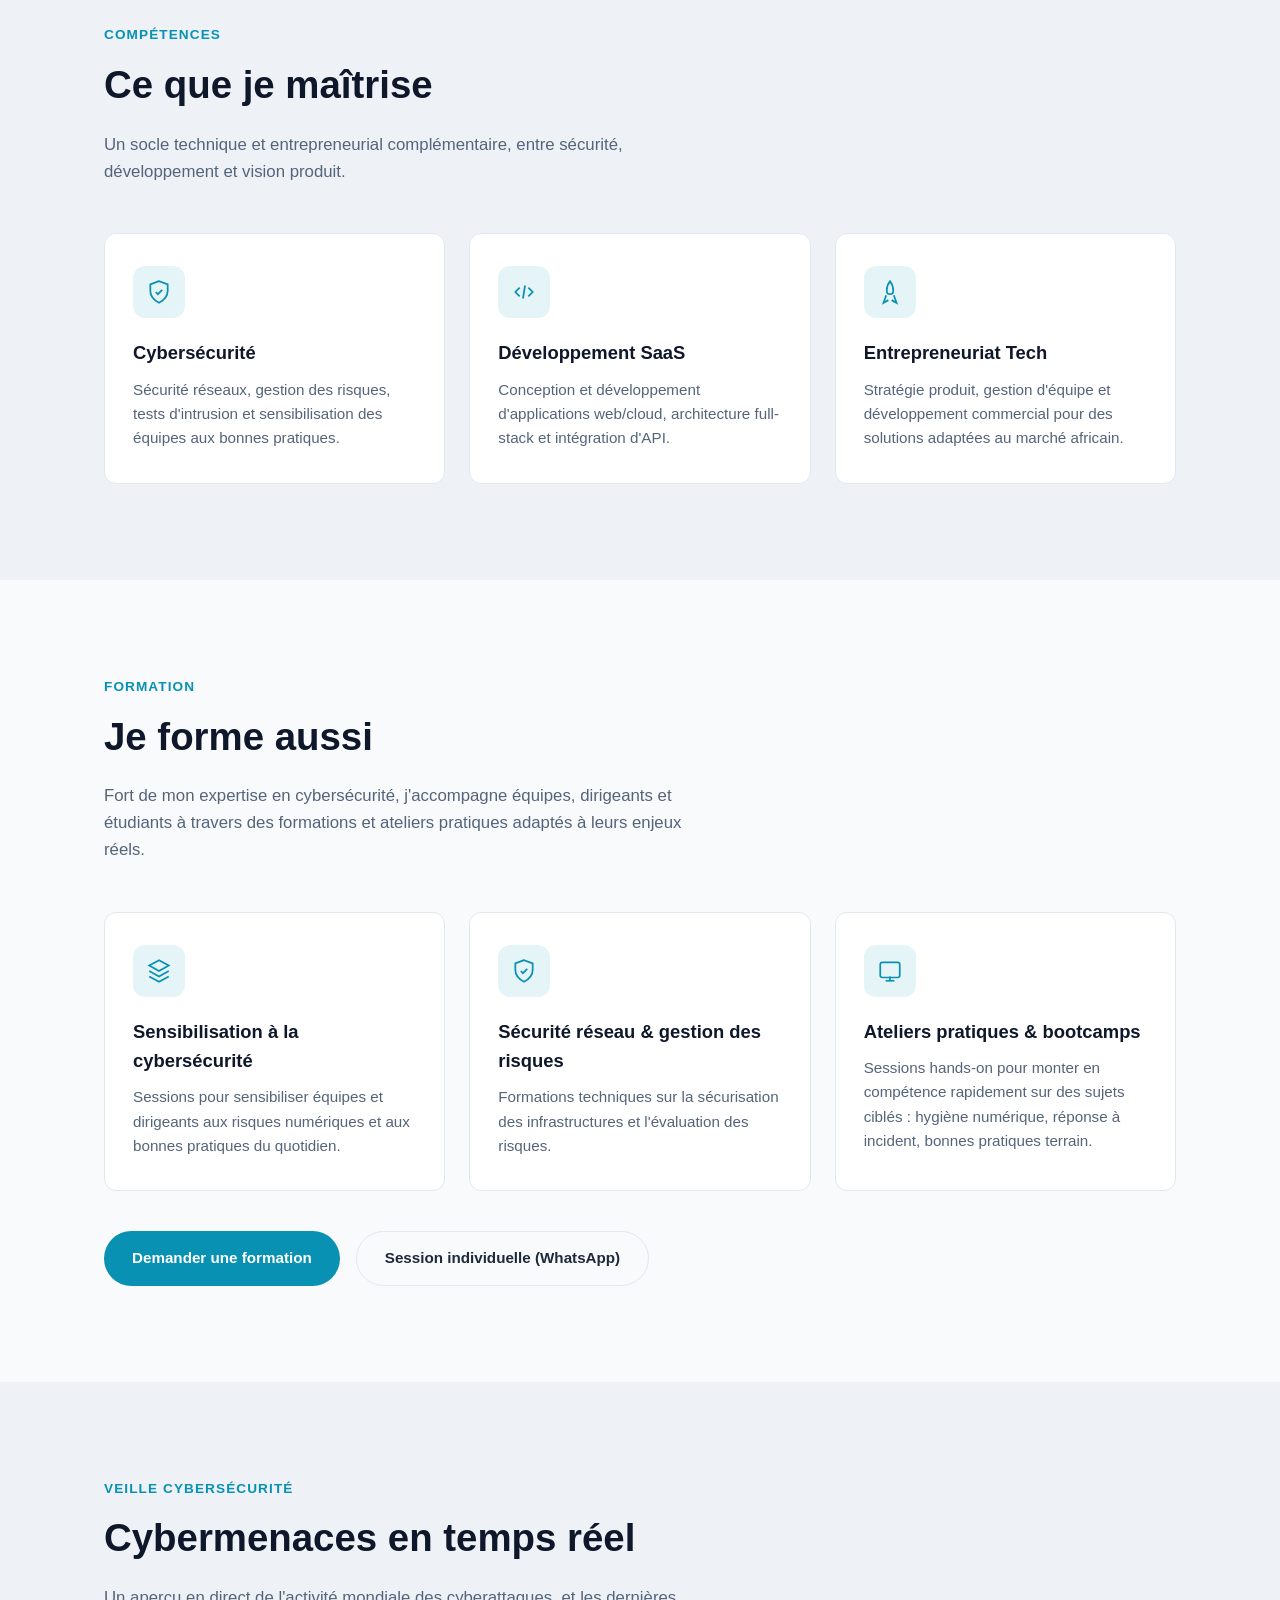
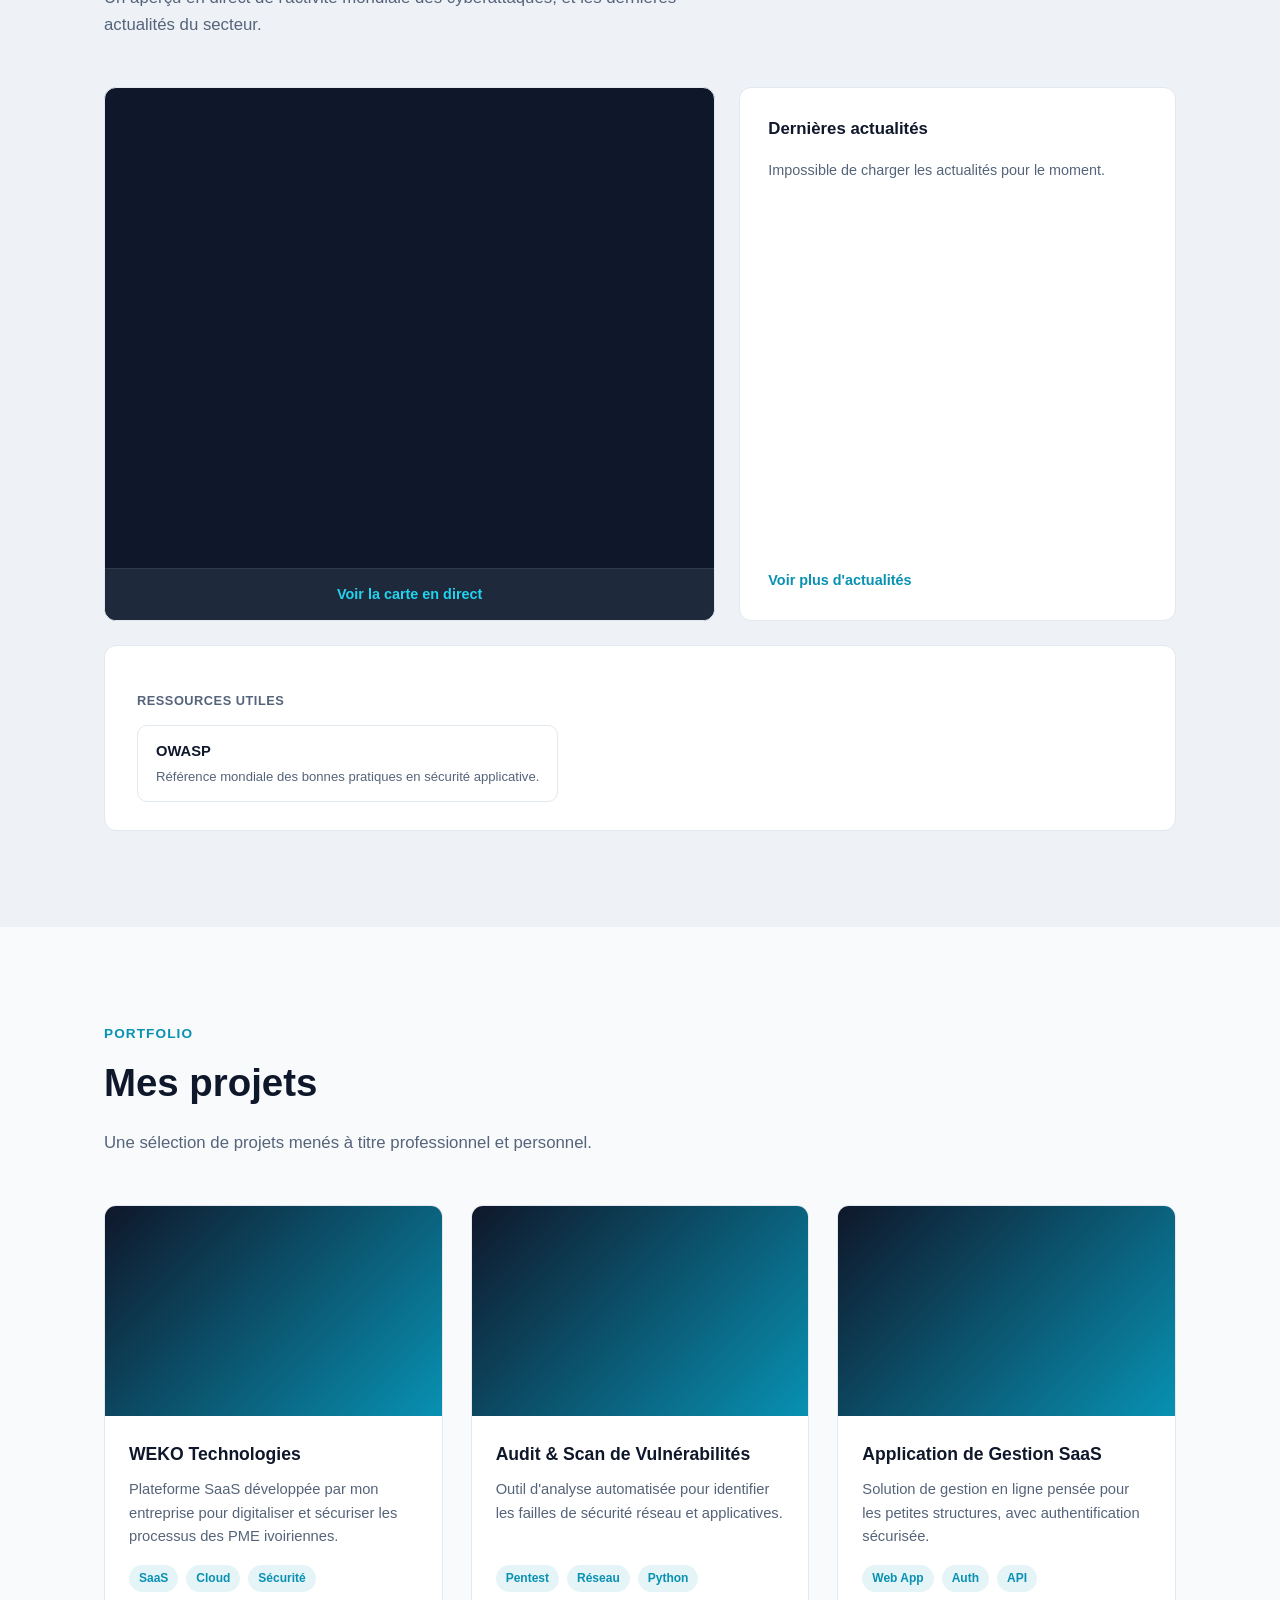
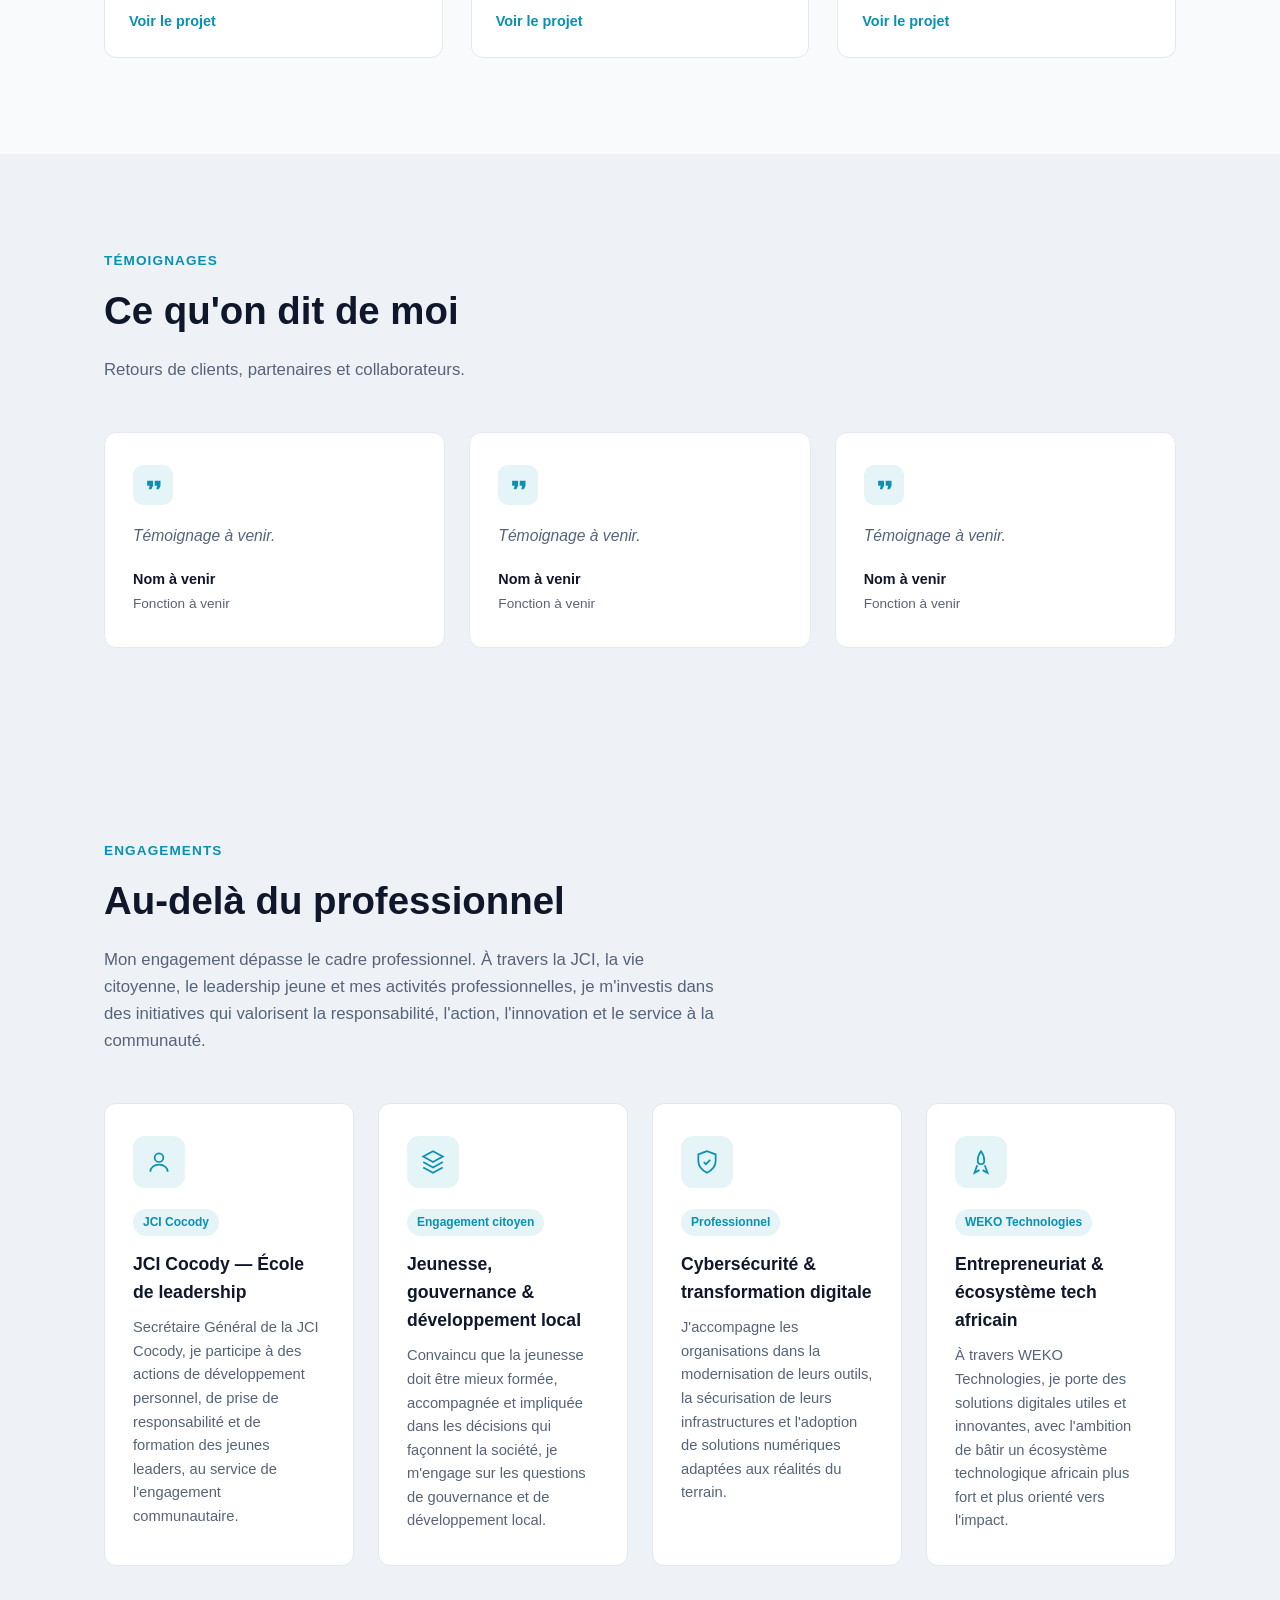
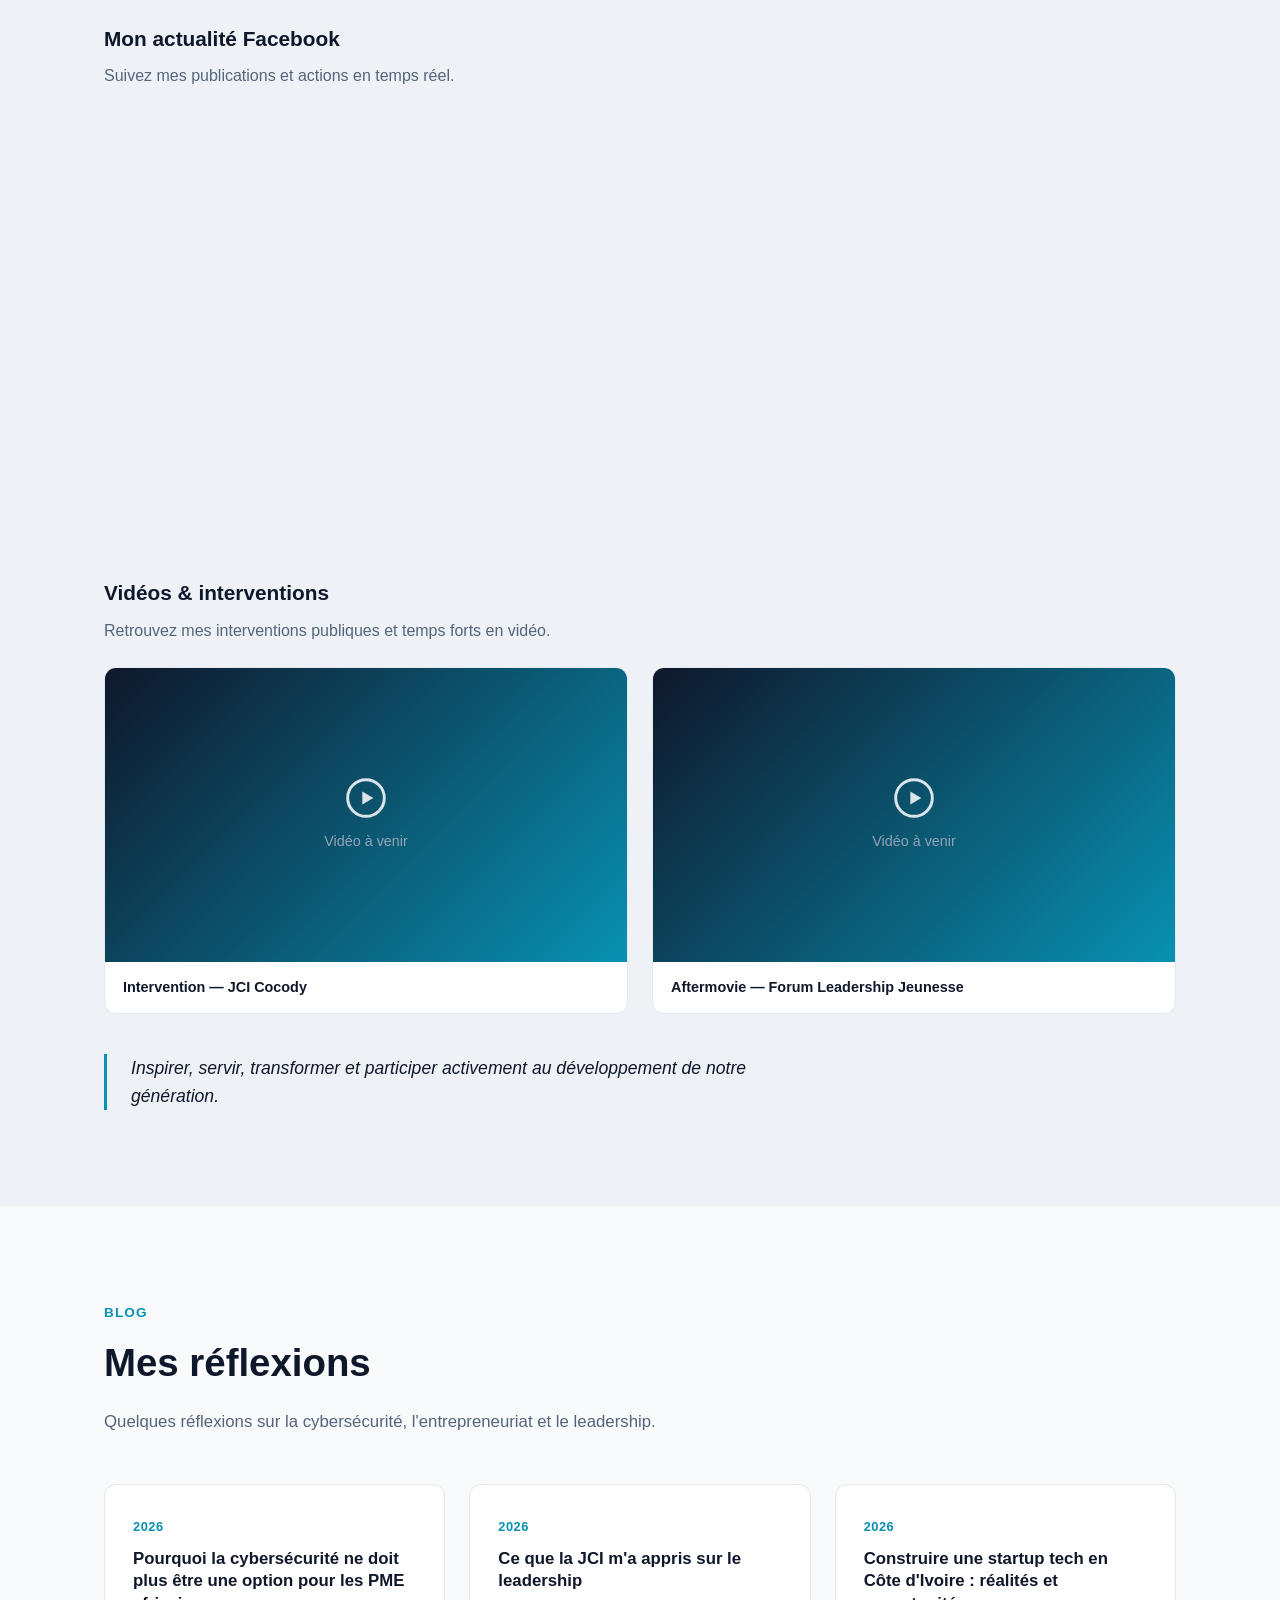
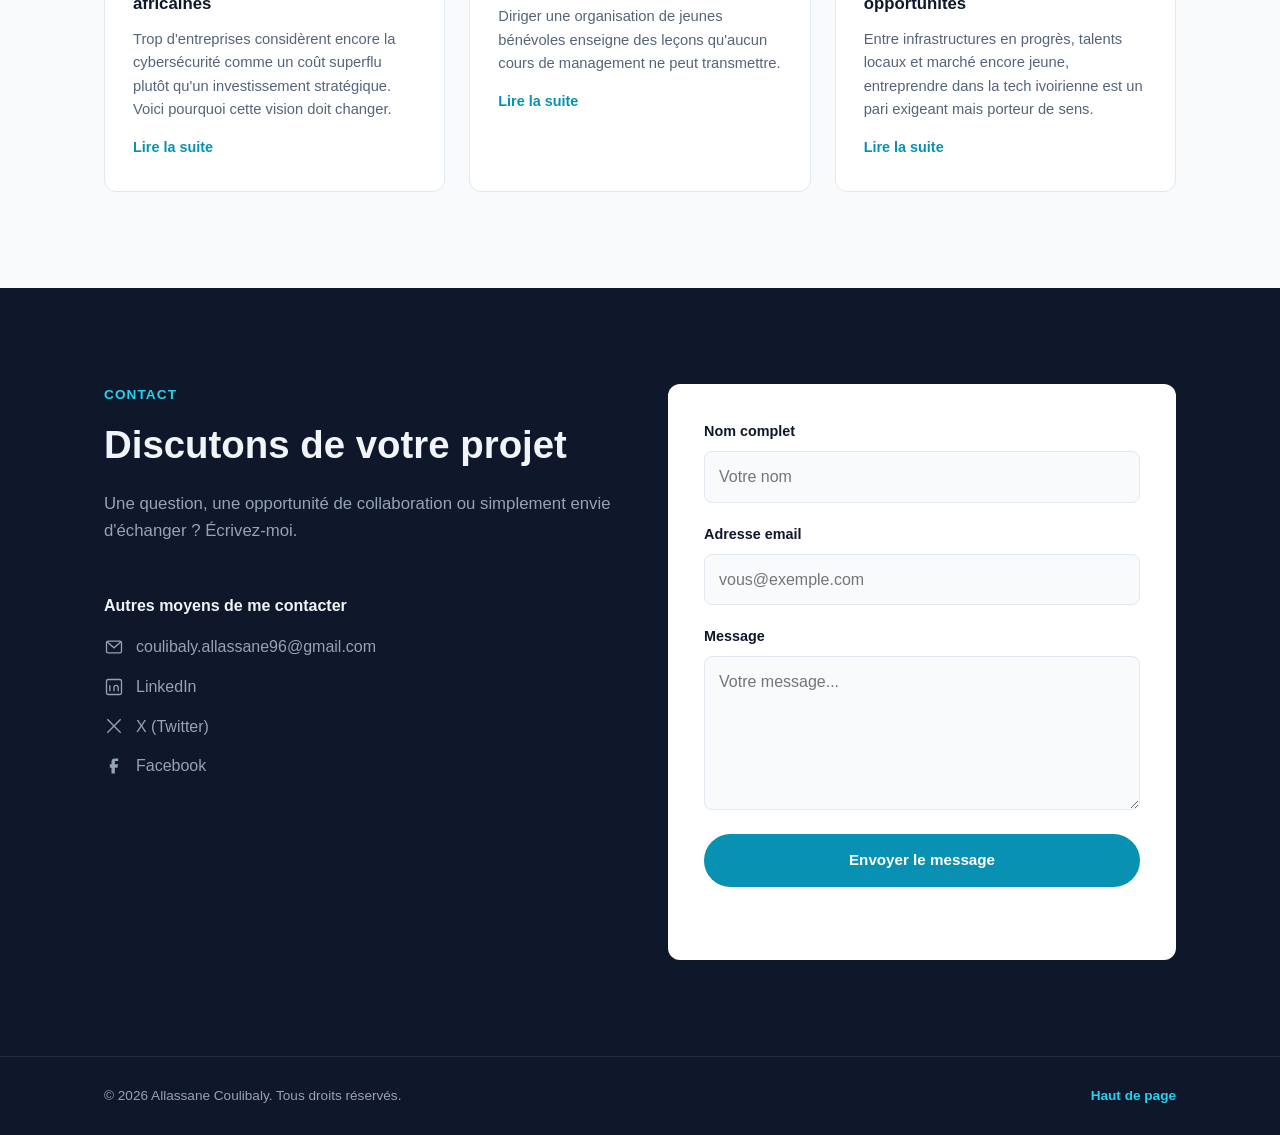
==== commit 7ddb1641: "Ajoute une boutique en ligne (Phase 1) : catalogue, panier, commande manuelle Mobile Money" ====
--- a/index.html
+++ b/index.html
@@ -23,6 +23,7 @@
   <link rel="icon" type="image/svg+xml" href="data:image/svg+xml,%3Csvg xmlns='http://www.w3.org/2000/svg' viewBox='0 0 64 64'%3E%3Crect width='64' height='64' rx='12' fill='%230f172a'/%3E%3Ctext x='32' y='42' font-family='Arial, sans-serif' font-size='26' font-weight='700' fill='%2322d3ee' text-anchor='middle'%3EAC%3C/text%3E%3C/svg%3E">
 
   <link rel="stylesheet" href="css/style.css">
+  <link rel="stylesheet" href="css/shop.css">
 </head>
 <body>
 
@@ -43,11 +44,16 @@
           <li><a href="#testimonials" class="nav-link" data-i18n="nav.testimonials">Témoignages</a></li>
           <li><a href="#news" class="nav-link" data-i18n="nav.news">Actualités</a></li>
           <li><a href="#blog" class="nav-link" data-i18n="nav.blog">Blog</a></li>
+          <li><a href="boutique/index.html" class="nav-link" data-i18n="nav.shop">Boutique</a></li>
           <li><a href="#contact" class="nav-link" data-i18n="nav.contact">Contact</a></li>
         </ul>
       </nav>
 
       <div class="header-actions">
+        <a href="boutique/panier.html" class="cart-link" aria-label="Panier">
+          <svg viewBox="0 0 24 24" fill="none" stroke="currentColor" stroke-width="1.6"><circle cx="9" cy="21" r="1"/><circle cx="20" cy="21" r="1"/><path d="M1 1h4l2.68 13.39a2 2 0 0 0 2 1.61h9.72a2 2 0 0 0 2-1.61L23 6H6"/></svg>
+          <span class="cart-badge" id="cart-count">0</span>
+        </a>
         <button id="lang-toggle" class="lang-toggle" type="button" aria-label="Changer de langue">
           <span data-i18n="nav.lang_toggle">EN</span>
         </button>
@@ -553,6 +559,8 @@
   </footer>
 
   <script src="data/translations.js"></script>
+  <script src="data/products.js"></script>
+  <script src="js/cart.js"></script>
   <script src="js/main.js"></script>
 </body>
 </html>
--- a/css/style.css
+++ b/css/style.css
@@ -131,13 +131,14 @@
 
 .main-nav ul {
   display: flex;
-  gap: 20px;
+  gap: 14px;
 }
 
 .nav-link {
   color: var(--color-on-dark-muted);
   font-weight: 500;
-  font-size: 0.95rem;
+  font-size: 0.85rem;
+  white-space: nowrap;
   position: relative;
   padding: 6px 0;
   transition: color var(--transition);
@@ -891,9 +892,7 @@
   .hero-tagline { margin-inline: auto; }
 }
 
-@media (max-width: 720px) {
-  section { padding: 72px 0; }
-
+@media (max-width: 1050px) {
   .main-nav {
     position: fixed;
     top: 72px;
@@ -914,6 +913,10 @@
   .nav-toggle.open .nav-toggle-bar:nth-child(1) { transform: translateY(7px) rotate(45deg); }
   .nav-toggle.open .nav-toggle-bar:nth-child(2) { opacity: 0; }
   .nav-toggle.open .nav-toggle-bar:nth-child(3) { transform: translateY(-7px) rotate(-45deg); }
+}
+
+@media (max-width: 720px) {
+  section { padding: 72px 0; }
 
   .skills-grid,
   .training-grid,
--- a/css/shop.css
+++ b/css/shop.css
@@ -0,0 +1,297 @@
+/* ---------- Shop page shell ---------- */
+.shop-page-header {
+  padding: 56px 0 40px;
+  background: var(--color-bg);
+  border-bottom: 1px solid var(--color-border);
+}
+
+.shop-section { padding: 56px 0 96px; }
+
+/* ---------- How it works strip ---------- */
+.shop-how-it-works {
+  display: grid;
+  grid-template-columns: repeat(4, 1fr);
+  gap: 20px;
+  margin-bottom: 48px;
+}
+.shop-how-it-works-step {
+  background: var(--color-surface);
+  border: 1px solid var(--color-border);
+  border-radius: var(--radius);
+  padding: 20px;
+  font-size: 0.9rem;
+  font-weight: 600;
+  color: var(--color-ink);
+}
+
+/* ---------- Cart badge (nav) ---------- */
+.cart-link {
+  position: relative;
+  display: inline-flex;
+  align-items: center;
+  color: var(--color-on-dark);
+}
+.cart-link svg { width: 22px; height: 22px; }
+.cart-badge {
+  position: absolute;
+  top: -8px;
+  right: -10px;
+  min-width: 18px;
+  height: 18px;
+  padding: 0 5px;
+  border-radius: 999px;
+  background: var(--color-accent);
+  color: #fff;
+  font-size: 0.7rem;
+  font-weight: 700;
+  display: flex;
+  align-items: center;
+  justify-content: center;
+}
+.cart-badge.cart-badge-empty { background: var(--color-on-dark-muted); }
+
+/* ---------- Filter bar ---------- */
+.shop-filter-bar {
+  display: flex;
+  flex-wrap: wrap;
+  gap: 10px;
+  margin-bottom: 32px;
+}
+.shop-filter-btn {
+  padding: 8px 18px;
+  border-radius: 999px;
+  border: 1px solid var(--color-border);
+  background: var(--color-surface);
+  color: var(--color-text-muted);
+  font-weight: 600;
+  font-size: 0.88rem;
+  transition: border-color var(--transition), color var(--transition), background var(--transition);
+}
+.shop-filter-btn:hover { border-color: var(--color-accent); color: var(--color-accent); }
+.shop-filter-btn.active { background: var(--color-accent); border-color: var(--color-accent); color: #fff; }
+
+/* ---------- Product grid / cards ---------- */
+.shop-grid {
+  display: grid;
+  grid-template-columns: repeat(3, 1fr);
+  gap: 24px;
+}
+
+.product-card {
+  background: var(--color-surface);
+  border: 1px solid var(--color-border);
+  border-radius: var(--radius);
+  overflow: hidden;
+  display: flex;
+  flex-direction: column;
+  transition: transform var(--transition), box-shadow var(--transition);
+}
+.product-card:hover { transform: translateY(-4px); box-shadow: 0 12px 32px rgba(15, 23, 42, 0.08); }
+
+.product-card-media { aspect-ratio: 4 / 3; background: var(--color-bg-alt); display: block; }
+.product-card-media img { width: 100%; height: 100%; object-fit: cover; }
+.product-card-media.img-fallback { background: linear-gradient(135deg, var(--color-ink), var(--color-accent)); }
+.product-card-media.img-fallback img { visibility: hidden; }
+
+.product-card-body { padding: 20px; display: flex; flex-direction: column; flex: 1; gap: 8px; }
+.product-card-body h3 { font-size: 1.02rem; }
+.product-card-body h3 a { color: var(--color-ink); }
+.product-card-body h3 a:hover { color: var(--color-accent); }
+.product-card-desc { color: var(--color-text-muted); font-size: 0.88rem; flex: 1; }
+
+.product-type-badge {
+  align-self: flex-start;
+  font-size: 0.72rem;
+  font-weight: 700;
+  text-transform: uppercase;
+  letter-spacing: 0.03em;
+  color: var(--color-accent);
+  background: rgba(8, 145, 178, 0.1);
+  padding: 3px 10px;
+  border-radius: 999px;
+}
+.product-format-badge {
+  display: inline-block;
+  font-size: 0.75rem;
+  font-weight: 600;
+  color: var(--color-text-muted);
+  border: 1px solid var(--color-border);
+  padding: 3px 10px;
+  border-radius: 999px;
+  margin: 6px 0 16px;
+}
+
+.product-card-footer { display: flex; align-items: center; justify-content: space-between; gap: 10px; margin-top: 4px; }
+.product-price { font-weight: 700; color: var(--color-ink); }
+.product-price-lg { font-size: 1.4rem; margin-bottom: 20px; }
+
+.btn-sm { padding: 8px 16px; font-size: 0.85rem; }
+.btn:disabled { opacity: 0.5; cursor: not-allowed; transform: none !important; }
+
+/* ---------- Product detail ---------- */
+.product-detail-grid {
+  display: grid;
+  grid-template-columns: 1fr 1.2fr;
+  gap: 48px;
+  align-items: start;
+}
+.product-detail-media {
+  aspect-ratio: 1 / 1;
+  background: var(--color-bg-alt);
+  border-radius: var(--radius);
+  overflow: hidden;
+  border: 1px solid var(--color-border);
+}
+.product-detail-media img { width: 100%; height: 100%; object-fit: cover; }
+.product-detail-media.img-fallback { background: linear-gradient(135deg, var(--color-ink), var(--color-accent)); }
+.product-detail-media.img-fallback img { visibility: hidden; }
+
+.product-detail-body h1 { font-size: 1.8rem; color: var(--color-ink); margin: 14px 0 16px; }
+.product-detail-desc { color: var(--color-text-muted); margin-bottom: 20px; line-height: 1.7; }
+.product-stock-note { color: var(--color-text-muted); font-size: 0.85rem; margin-top: 14px; }
+.product-back-link { display: inline-block; margin-top: 20px; color: var(--color-accent); font-weight: 600; font-size: 0.9rem; }
+.product-back-link:hover { text-decoration: underline; }
+.product-not-found { text-align: center; padding: 64px 0; display: flex; flex-direction: column; gap: 20px; align-items: center; }
+
+/* ---------- Quantity stepper ---------- */
+.qty-stepper {
+  display: inline-flex;
+  align-items: center;
+  border: 1px solid var(--color-border);
+  border-radius: 999px;
+  overflow: hidden;
+  margin-bottom: 20px;
+}
+.qty-btn {
+  width: 34px;
+  height: 34px;
+  background: var(--color-bg-alt);
+  color: var(--color-ink);
+  font-size: 1.1rem;
+  line-height: 1;
+}
+.qty-btn:hover { background: var(--color-border); }
+.qty-input {
+  width: 48px;
+  height: 34px;
+  border: none;
+  text-align: center;
+  font: inherit;
+  -moz-appearance: textfield;
+}
+.qty-input::-webkit-outer-spin-button,
+.qty-input::-webkit-inner-spin-button { -webkit-appearance: none; margin: 0; }
+
+/* ---------- Cart table ---------- */
+.cart-table { display: flex; flex-direction: column; margin-bottom: 24px; }
+.cart-row {
+  display: grid;
+  grid-template-columns: 2.2fr 1fr 1.3fr 1fr auto;
+  gap: 16px;
+  align-items: center;
+  padding: 16px 0;
+  border-bottom: 1px solid var(--color-border);
+}
+.cart-row-head { font-size: 0.8rem; font-weight: 700; text-transform: uppercase; letter-spacing: 0.03em; color: var(--color-text-muted); }
+.cart-row-product { display: flex; align-items: center; gap: 12px; font-weight: 600; color: var(--color-ink); }
+.cart-row-product img { width: 52px; height: 52px; object-fit: cover; border-radius: 8px; background: var(--color-bg-alt); }
+.cart-row-qty .qty-stepper { margin-bottom: 0; }
+.cart-row-subtotal { font-weight: 700; color: var(--color-ink); }
+.cart-row-remove {
+  width: 28px;
+  height: 28px;
+  border-radius: 50%;
+  color: var(--color-text-muted);
+  font-size: 1.1rem;
+  line-height: 1;
+}
+.cart-row-remove:hover { background: var(--color-bg-alt); color: #dc2626; }
+
+.cart-empty-message { color: var(--color-text-muted); margin-bottom: 16px; }
+
+.cart-summary { display: flex; justify-content: flex-end; margin-bottom: 32px; }
+.cart-subtotal-line {
+  display: flex;
+  gap: 16px;
+  align-items: baseline;
+  font-size: 1.1rem;
+  color: var(--color-ink);
+}
+.cart-subtotal-line strong { font-size: 1.3rem; }
+
+#delivery-fields[hidden] { display: none; }
+
+.checkout-form h2 { font-size: 1.2rem; color: var(--color-ink); margin-bottom: 4px; }
+
+.payment-method-options { display: flex; flex-wrap: wrap; gap: 18px; }
+.payment-method-options label {
+  display: flex;
+  align-items: center;
+  gap: 6px;
+  font-weight: 500;
+  font-size: 0.9rem;
+  color: var(--color-text);
+}
+
+.storage-warning {
+  background: rgba(220, 38, 38, 0.08);
+  border: 1px solid rgba(220, 38, 38, 0.3);
+  color: #b91c1c;
+  padding: 12px 16px;
+  border-radius: 10px;
+  font-size: 0.88rem;
+  margin-bottom: 24px;
+}
+
+/* ---------- Order confirmation ---------- */
+.confirmation-panel {
+  background: var(--color-surface);
+  border: 1px solid var(--color-border);
+  border-radius: var(--radius);
+  padding: 36px;
+}
+.confirmation-panel h2 { color: var(--color-ink); margin-bottom: 12px; }
+.confirmation-panel p { color: var(--color-text-muted); margin-bottom: 14px; }
+#confirmation-summary {
+  white-space: pre-line;
+  background: var(--color-bg-alt);
+  border-radius: 10px;
+  padding: 16px;
+  font-size: 0.9rem;
+  color: var(--color-ink);
+  margin-bottom: 20px;
+}
+
+/* ---------- Responsive ---------- */
+@media (max-width: 960px) {
+  .shop-grid { grid-template-columns: repeat(2, 1fr); }
+  .product-detail-grid { grid-template-columns: 1fr; }
+  .shop-how-it-works { grid-template-columns: repeat(2, 1fr); }
+}
+
+@media (max-width: 720px) {
+  .shop-grid { grid-template-columns: 1fr; }
+  .shop-how-it-works { grid-template-columns: 1fr; }
+
+  .cart-row {
+    grid-template-columns: 1fr auto;
+    grid-template-areas:
+      "product product"
+      "price qty"
+      "subtotal remove";
+    row-gap: 10px;
+  }
+  .cart-row-head { display: none; }
+  .cart-row-product { grid-area: product; }
+  .cart-row-price { grid-area: price; }
+  .cart-row-price::before { content: attr(data-label) ": "; color: var(--color-text-muted); font-weight: 400; }
+  .cart-row-qty { grid-area: qty; justify-self: end; }
+  .cart-row-subtotal { grid-area: subtotal; }
+  .cart-row-subtotal::before { content: attr(data-label) ": "; color: var(--color-text-muted); font-weight: 400; }
+  .cart-row-remove { grid-area: remove; justify-self: end; }
+}
+
+@media (max-width: 480px) {
+  .shop-page-header { padding: 40px 0 28px; }
+  .confirmation-panel { padding: 24px; }
+}
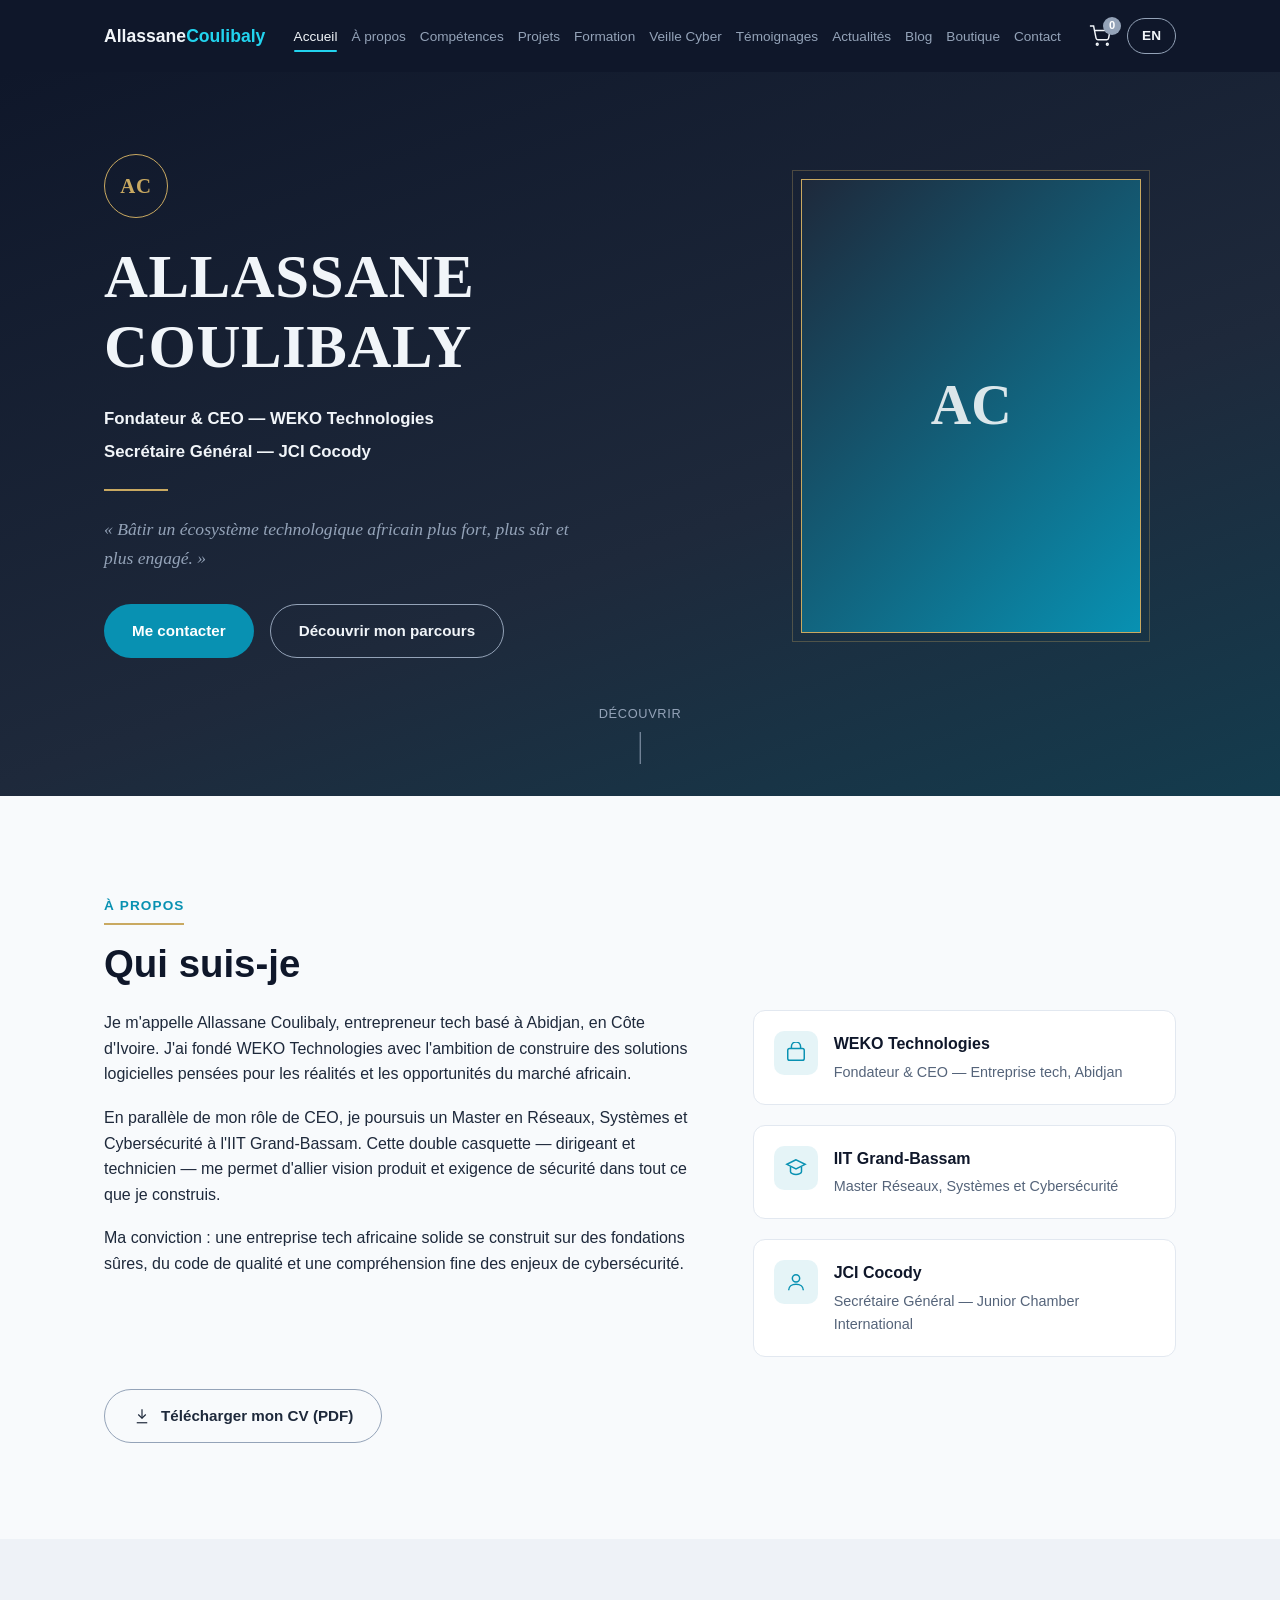
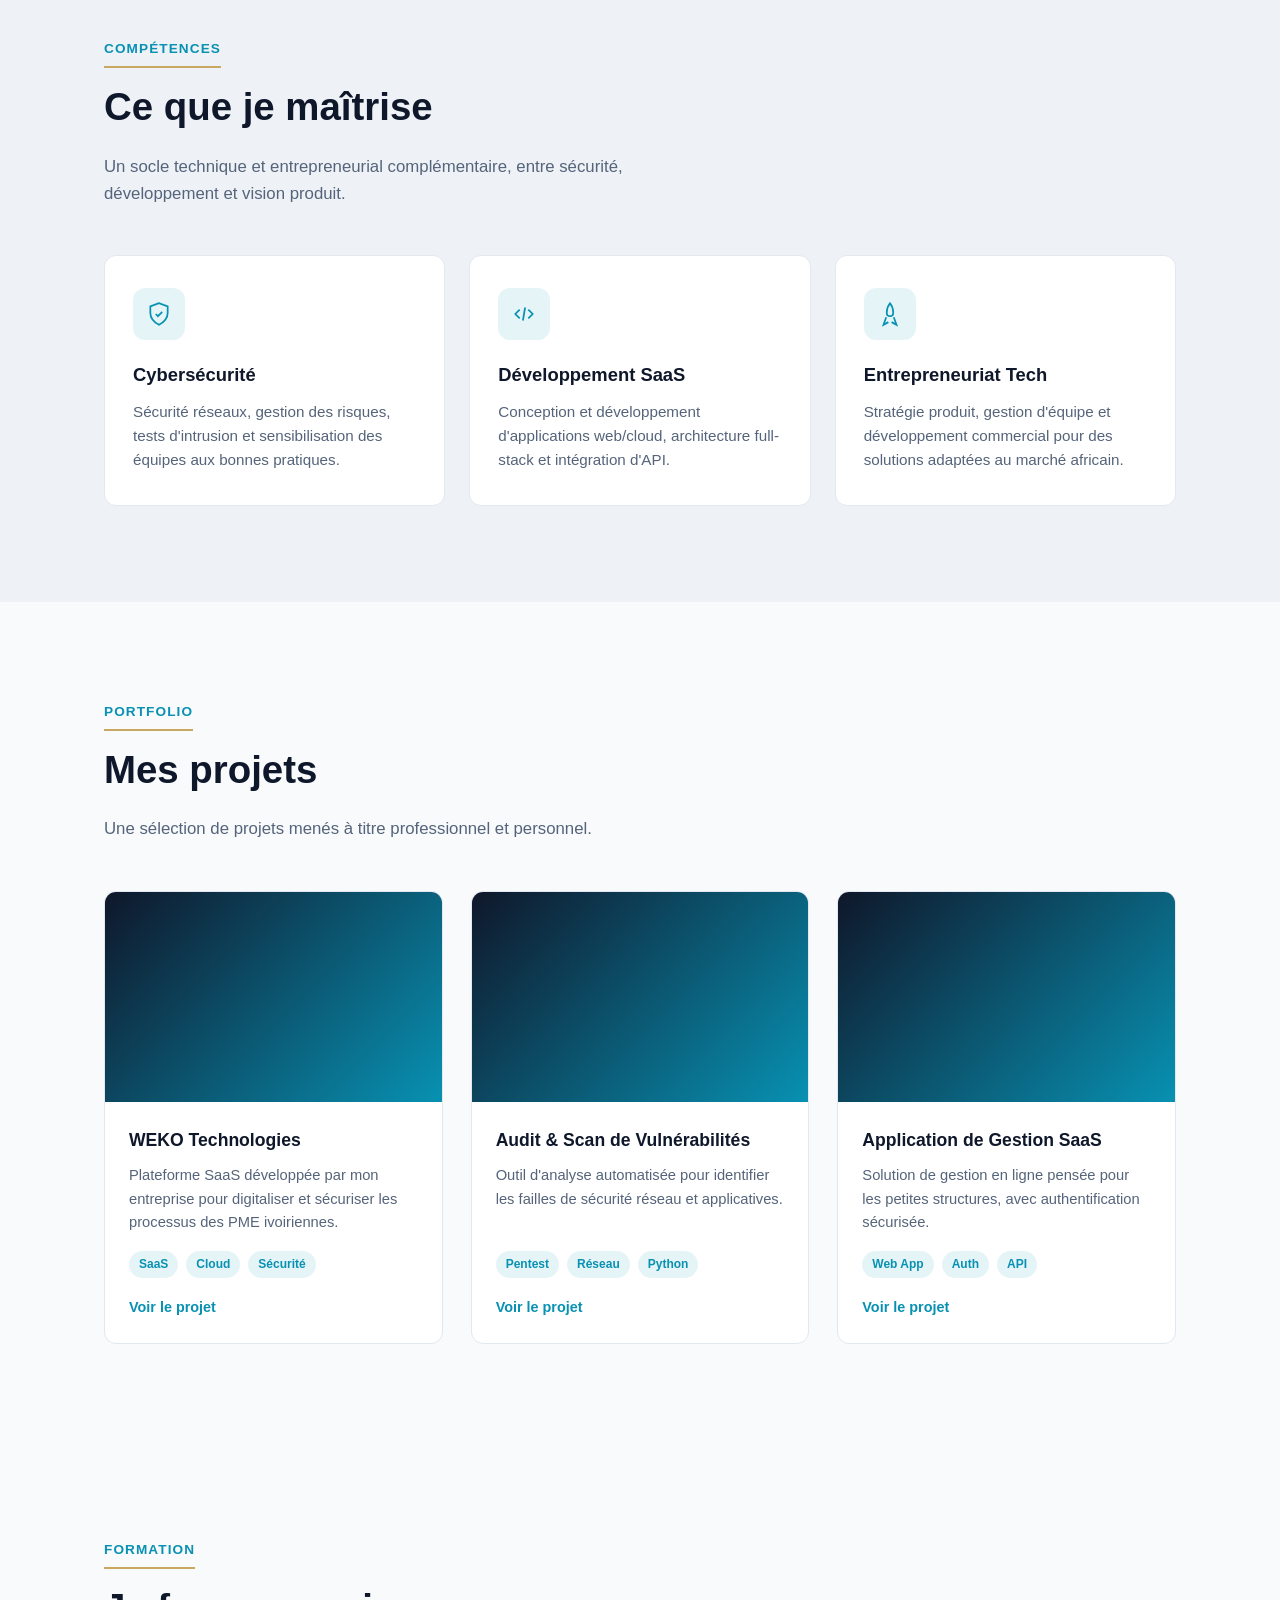
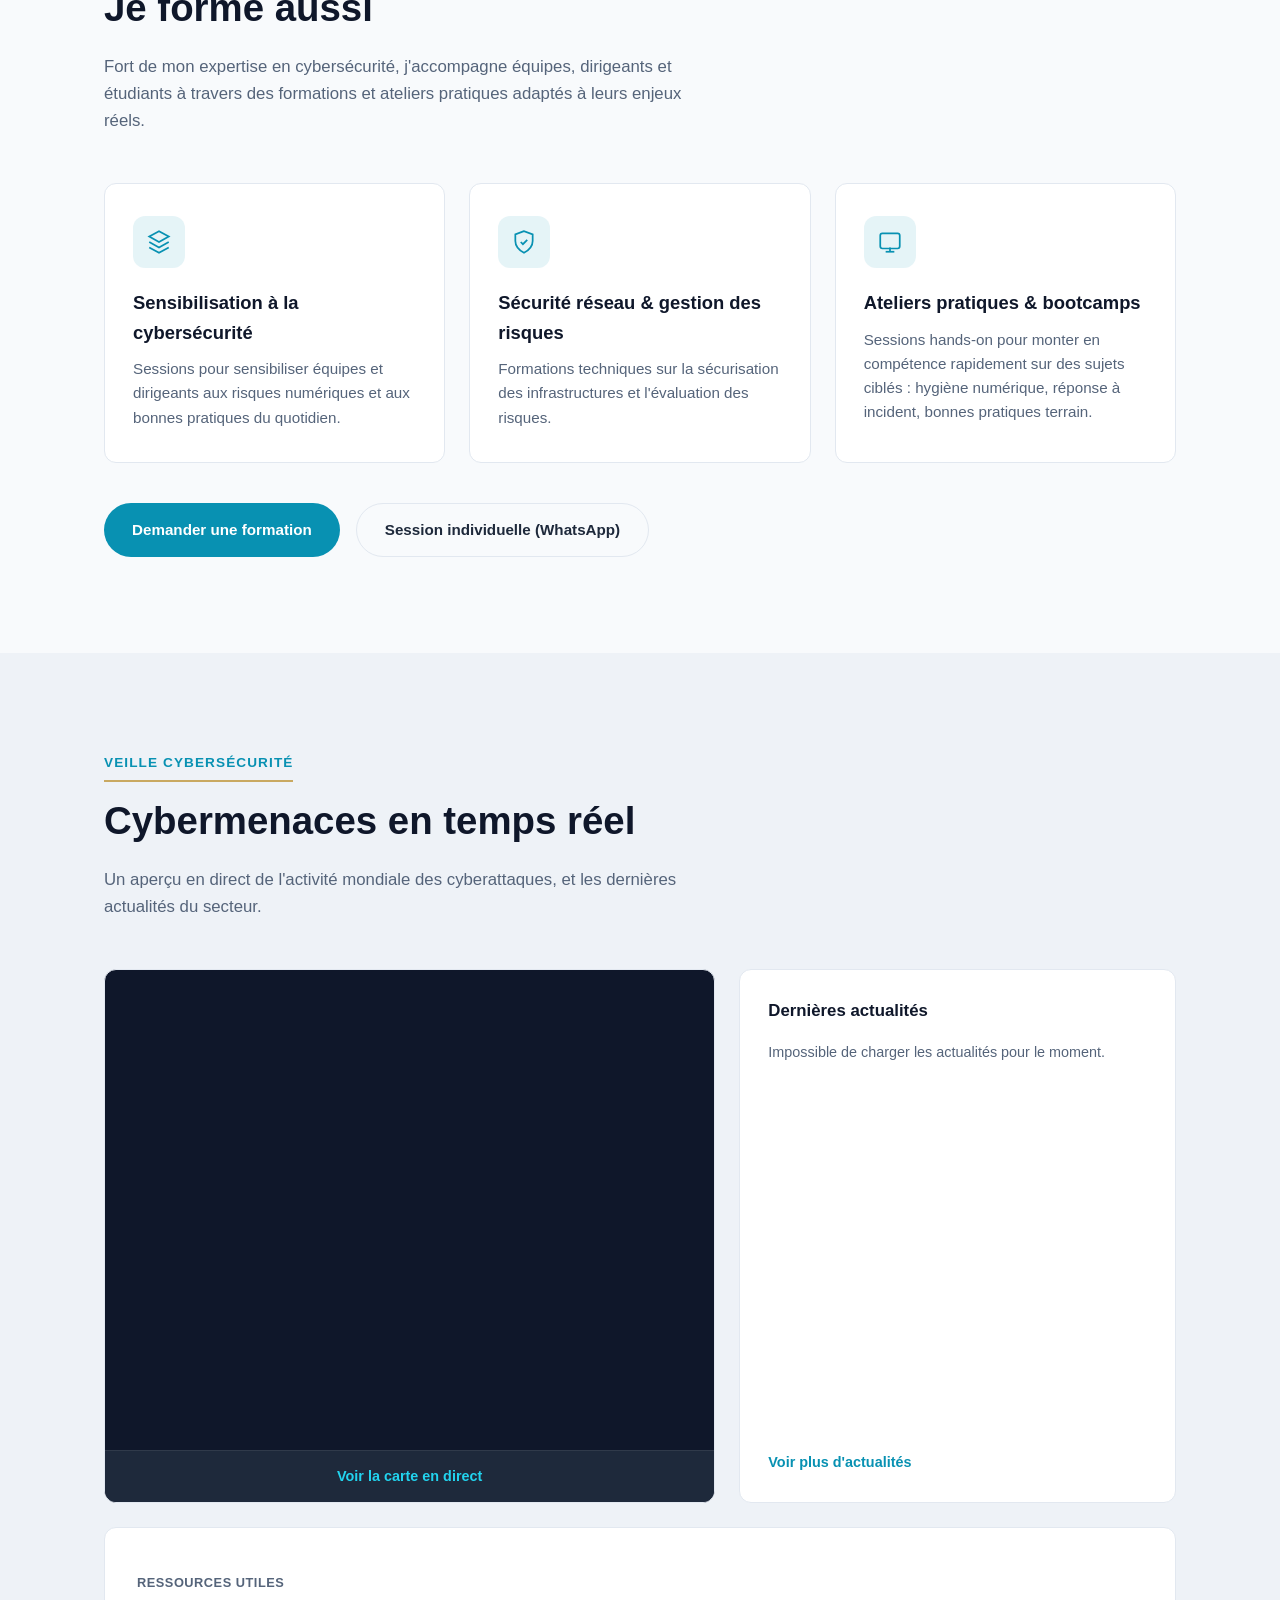
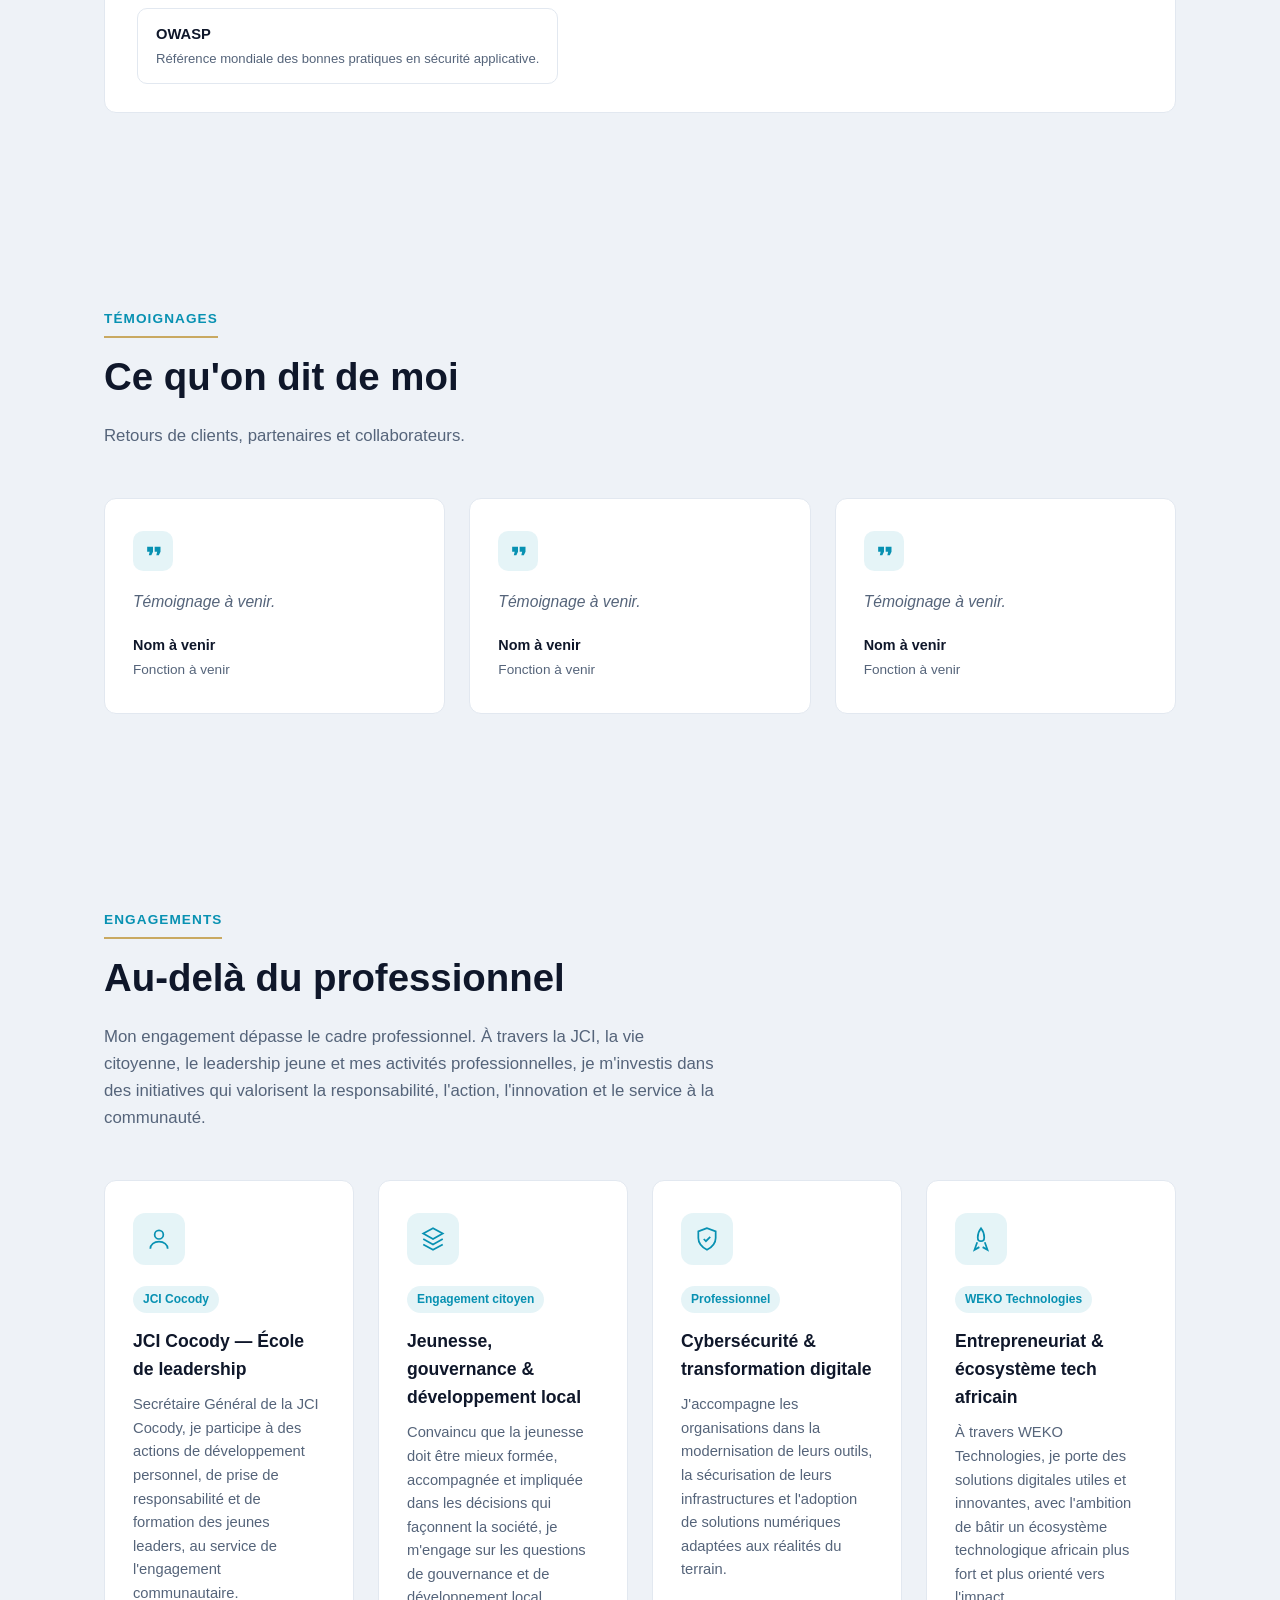
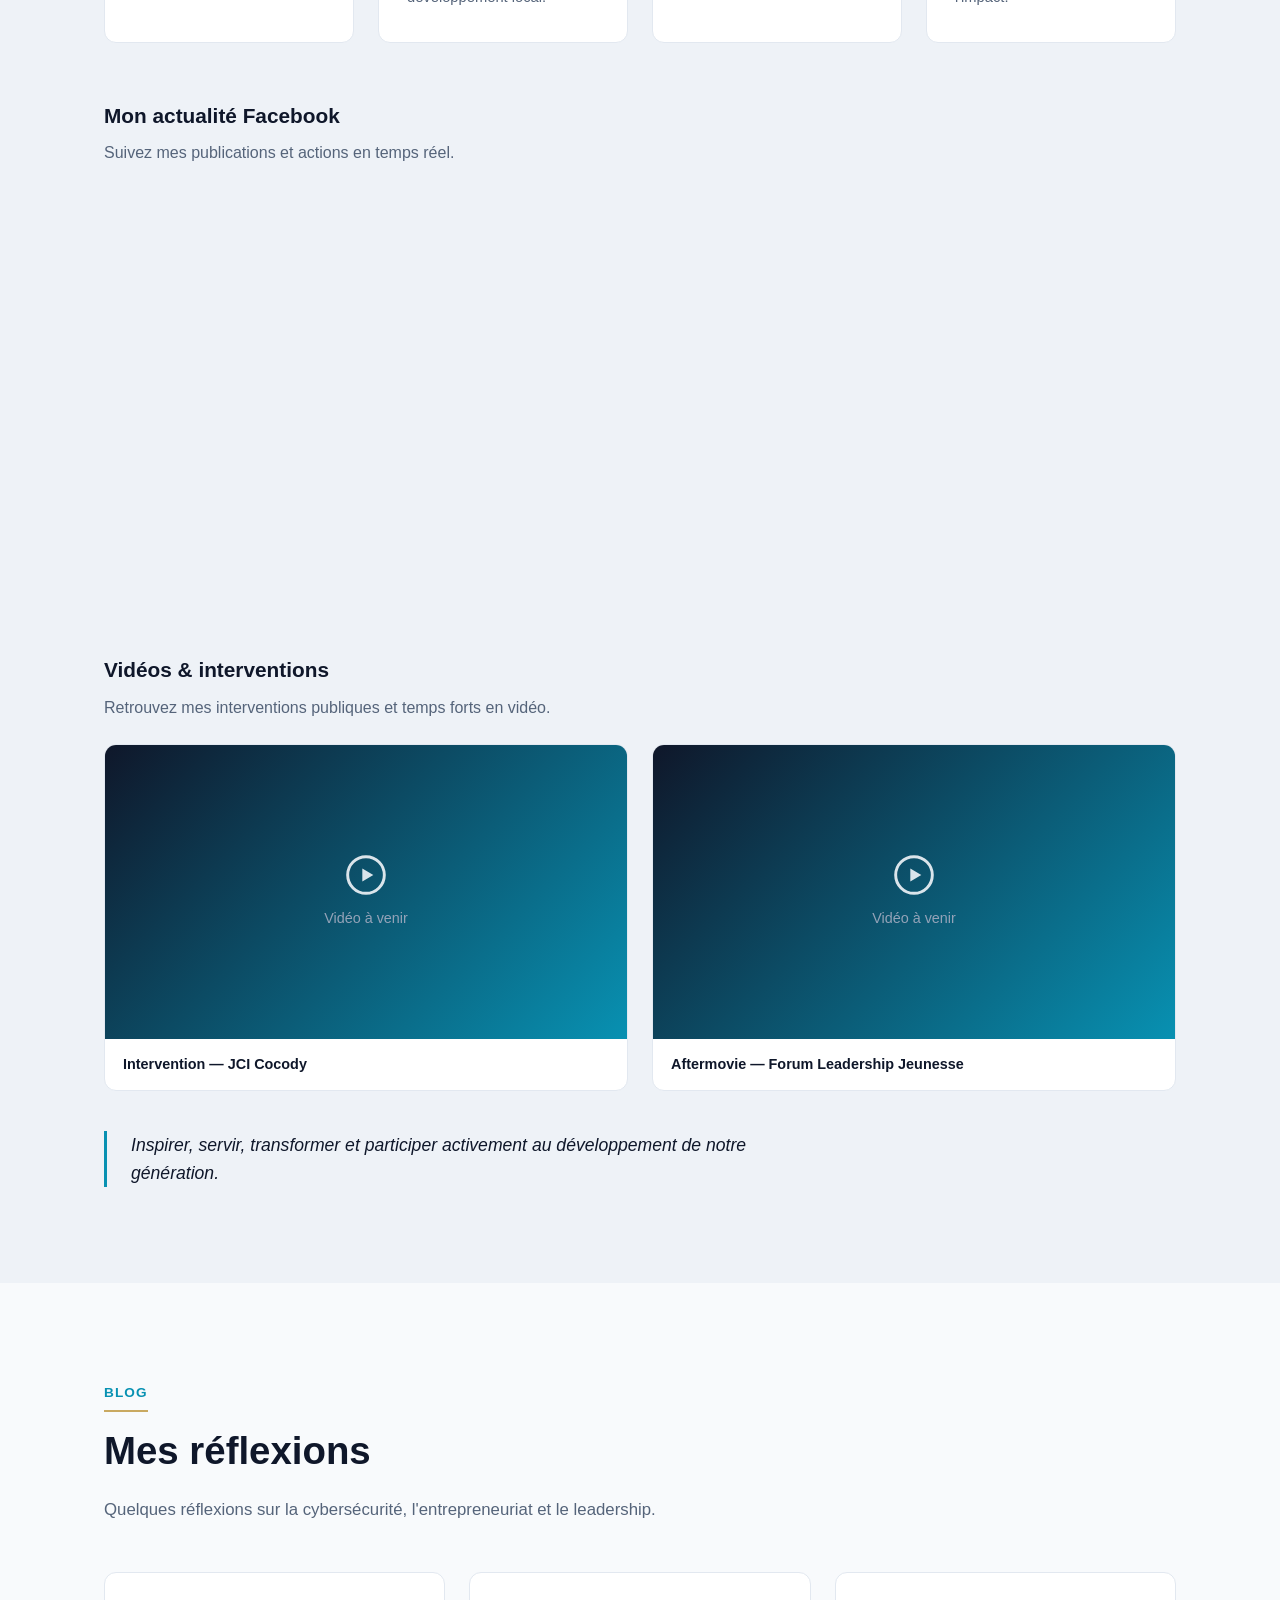
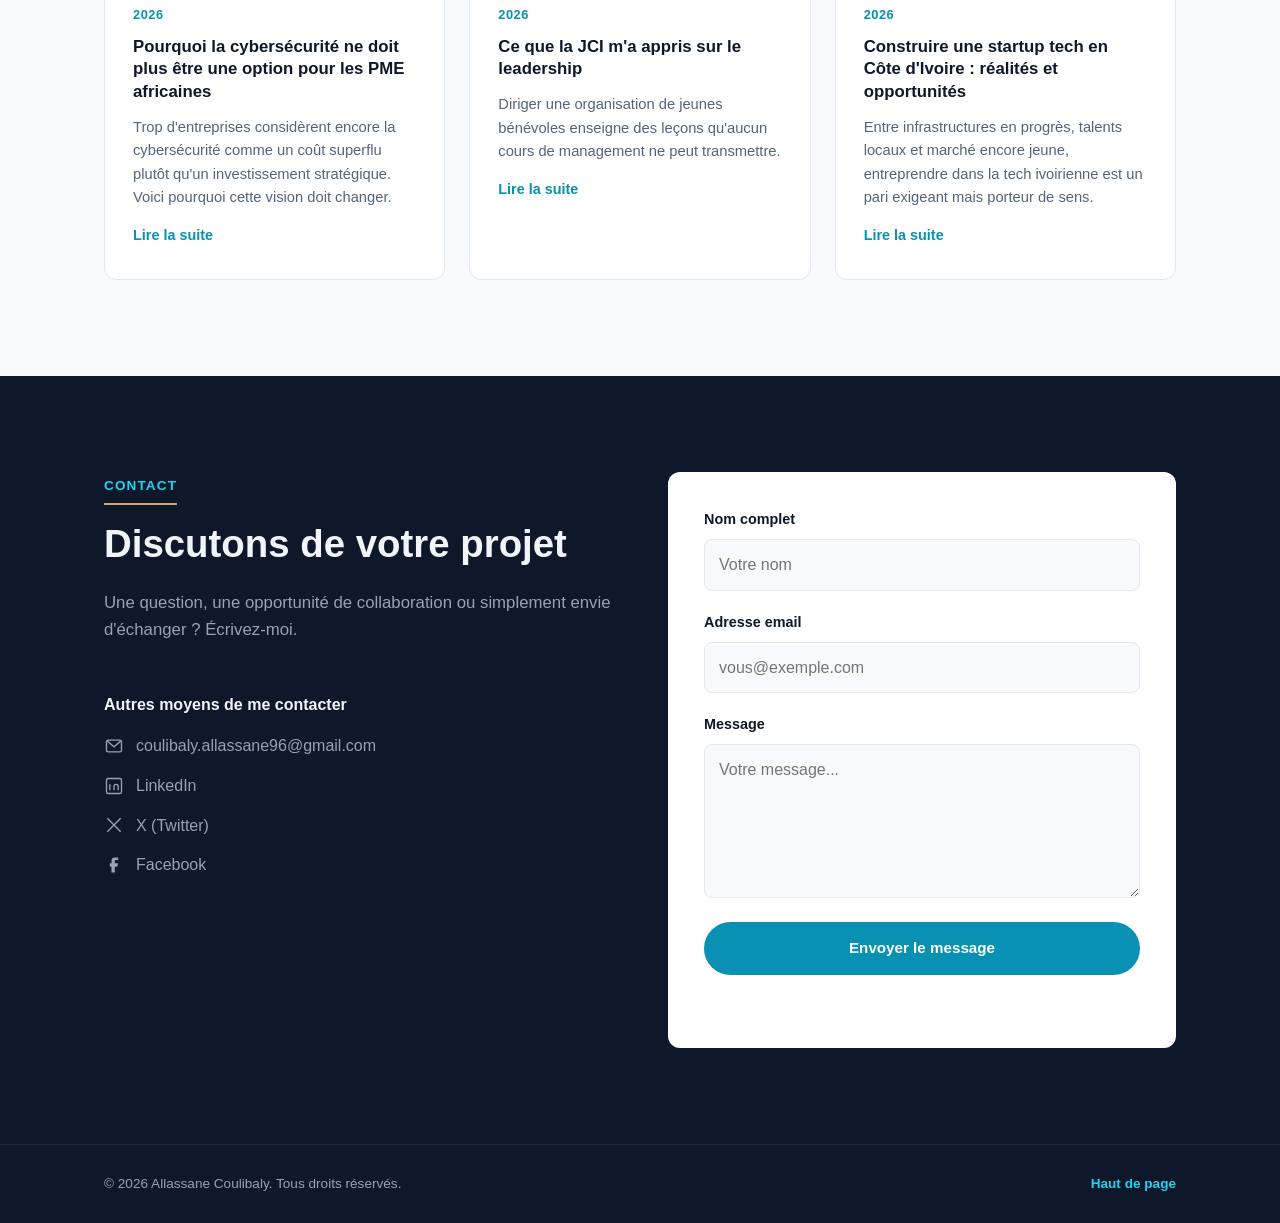
==== commit 50707045: "Refonte du Hero (style figure publique/corporate) + Projets remonte apres Competences" ====
--- a/index.html
+++ b/index.html
@@ -38,9 +38,9 @@
           <li><a href="#hero" class="nav-link" data-i18n="nav.home">Accueil</a></li>
           <li><a href="#about" class="nav-link" data-i18n="nav.about">À propos</a></li>
           <li><a href="#skills" class="nav-link" data-i18n="nav.skills">Compétences</a></li>
+          <li><a href="#projects" class="nav-link" data-i18n="nav.projects">Projets</a></li>
           <li><a href="#training" class="nav-link" data-i18n="nav.training">Formation</a></li>
           <li><a href="#cyberwatch" class="nav-link" data-i18n="nav.cyberwatch">Veille Cyber</a></li>
-          <li><a href="#projects" class="nav-link" data-i18n="nav.projects">Projets</a></li>
           <li><a href="#testimonials" class="nav-link" data-i18n="nav.testimonials">Témoignages</a></li>
           <li><a href="#news" class="nav-link" data-i18n="nav.news">Actualités</a></li>
           <li><a href="#blog" class="nav-link" data-i18n="nav.blog">Blog</a></li>
@@ -72,18 +72,25 @@
     <section id="hero" class="hero">
       <div class="container hero-inner">
         <div class="hero-text">
-          <p class="eyebrow hero-greeting" data-i18n="hero.greeting">Bonjour, je suis</p>
-          <h1 class="hero-name">Allassane Coulibaly</h1>
-          <p class="hero-role" data-i18n="hero.role">Fondateur &amp; CEO de WEKO Technologies</p>
-          <p class="hero-role-secondary" data-i18n="hero.role_secondary">Étudiant en Master Cybersécurité — IIT Grand-Bassam</p>
-          <p class="hero-tagline" data-i18n="hero.tagline">Je conçois des solutions SaaS et je sécurise les systèmes qui font tourner les entreprises africaines de demain.</p>
+          <div class="hero-monogram" aria-hidden="true">AC</div>
+          <h1 class="hero-name">Allassane<br>Coulibaly</h1>
+
+          <div class="hero-titles">
+            <p data-i18n="hero.title1">Fondateur &amp; CEO — WEKO Technologies</p>
+            <p data-i18n="hero.title2">Secrétaire Général — JCI Cocody</p>
+          </div>
+
+          <div class="hero-gold-rule" aria-hidden="true"></div>
+
+          <p class="hero-quote" data-i18n="hero.quote">« Bâtir un écosystème technologique africain plus fort, plus sûr et plus engagé. »</p>
+
           <div class="hero-cta">
-            <a href="#projects" class="btn btn-primary" data-i18n="hero.cta_projects">Voir mes projets</a>
-            <a href="#contact" class="btn btn-outline" data-i18n="hero.cta_contact">Me contacter</a>
+            <a href="#contact" class="btn btn-primary" data-i18n="hero.cta_contact">Me contacter</a>
+            <a href="#about" class="btn btn-outline" data-i18n="hero.cta_about">Découvrir mon parcours</a>
           </div>
         </div>
         <div class="hero-media">
-          <div class="hero-photo-frame">
+          <div class="hero-portrait-frame">
             <img src="assets/img/profile.jpg" alt="Allassane Coulibaly" class="hero-photo" onerror="this.parentElement.classList.add('img-fallback')">
           </div>
         </div>
@@ -175,6 +182,59 @@
             <h3 data-i18n="skills.entrepreneur_title">Entrepreneuriat Tech</h3>
             <p data-i18n="skills.entrepreneur_desc">Stratégie produit, gestion d'équipe et développement commercial pour des solutions adaptées au marché africain.</p>
           </div>
+        </div>
+      </div>
+    </section>
+
+    <!-- PROJECTS -->
+    <section id="projects" class="projects">
+      <div class="container">
+        <p class="eyebrow" data-i18n="projects.eyebrow">Portfolio</p>
+        <h2 class="section-title" data-i18n="projects.title">Mes projets</h2>
+        <p class="section-subtitle" data-i18n="projects.subtitle">Une sélection de projets menés à titre professionnel et personnel.</p>
+
+        <div class="projects-grid">
+          <article class="project-card">
+            <div class="project-media">
+              <img src="assets/img/project-weko.jpg" alt="WEKO Technologies" onerror="this.parentElement.classList.add('img-fallback')">
+            </div>
+            <div class="project-body">
+              <h3 data-i18n="projects.weko_title">WEKO Technologies</h3>
+              <p data-i18n="projects.weko_desc">Plateforme SaaS développée par mon entreprise pour digitaliser et sécuriser les processus des PME ivoiriennes.</p>
+              <div class="project-tags">
+                <span>SaaS</span><span>Cloud</span><span>Sécurité</span>
+              </div>
+              <a href="#" class="project-link" data-i18n="projects.cta_view">Voir le projet</a>
+            </div>
+          </article>
+
+          <article class="project-card">
+            <div class="project-media">
+              <img src="assets/img/project-security.jpg" alt="Audit de vulnérabilités" onerror="this.parentElement.classList.add('img-fallback')">
+            </div>
+            <div class="project-body">
+              <h3 data-i18n="projects.security_title">Audit &amp; Scan de Vulnérabilités</h3>
+              <p data-i18n="projects.security_desc">Outil d'analyse automatisée pour identifier les failles de sécurité réseau et applicatives.</p>
+              <div class="project-tags">
+                <span>Pentest</span><span>Réseau</span><span>Python</span>
+              </div>
+              <a href="#" class="project-link" data-i18n="projects.cta_view">Voir le projet</a>
+            </div>
+          </article>
+
+          <article class="project-card">
+            <div class="project-media">
+              <img src="assets/img/project-saas.jpg" alt="Application de gestion SaaS" onerror="this.parentElement.classList.add('img-fallback')">
+            </div>
+            <div class="project-body">
+              <h3 data-i18n="projects.saas_title">Application de Gestion SaaS</h3>
+              <p data-i18n="projects.saas_desc">Solution de gestion en ligne pensée pour les petites structures, avec authentification sécurisée.</p>
+              <div class="project-tags">
+                <span>Web App</span><span>Auth</span><span>API</span>
+              </div>
+              <a href="#" class="project-link" data-i18n="projects.cta_view">Voir le projet</a>
+            </div>
+          </article>
         </div>
       </div>
     </section>
@@ -258,59 +318,6 @@
               </a>
             </li>
           </ul>
-        </div>
-      </div>
-    </section>
-
-    <!-- PROJECTS -->
-    <section id="projects" class="projects">
-      <div class="container">
-        <p class="eyebrow" data-i18n="projects.eyebrow">Portfolio</p>
-        <h2 class="section-title" data-i18n="projects.title">Mes projets</h2>
-        <p class="section-subtitle" data-i18n="projects.subtitle">Une sélection de projets menés à titre professionnel et personnel.</p>
-
-        <div class="projects-grid">
-          <article class="project-card">
-            <div class="project-media">
-              <img src="assets/img/project-weko.jpg" alt="WEKO Technologies" onerror="this.parentElement.classList.add('img-fallback')">
-            </div>
-            <div class="project-body">
-              <h3 data-i18n="projects.weko_title">WEKO Technologies</h3>
-              <p data-i18n="projects.weko_desc">Plateforme SaaS développée par mon entreprise pour digitaliser et sécuriser les processus des PME ivoiriennes.</p>
-              <div class="project-tags">
-                <span>SaaS</span><span>Cloud</span><span>Sécurité</span>
-              </div>
-              <a href="#" class="project-link" data-i18n="projects.cta_view">Voir le projet</a>
-            </div>
-          </article>
-
-          <article class="project-card">
-            <div class="project-media">
-              <img src="assets/img/project-security.jpg" alt="Audit de vulnérabilités" onerror="this.parentElement.classList.add('img-fallback')">
-            </div>
-            <div class="project-body">
-              <h3 data-i18n="projects.security_title">Audit &amp; Scan de Vulnérabilités</h3>
-              <p data-i18n="projects.security_desc">Outil d'analyse automatisée pour identifier les failles de sécurité réseau et applicatives.</p>
-              <div class="project-tags">
-                <span>Pentest</span><span>Réseau</span><span>Python</span>
-              </div>
-              <a href="#" class="project-link" data-i18n="projects.cta_view">Voir le projet</a>
-            </div>
-          </article>
-
-          <article class="project-card">
-            <div class="project-media">
-              <img src="assets/img/project-saas.jpg" alt="Application de gestion SaaS" onerror="this.parentElement.classList.add('img-fallback')">
-            </div>
-            <div class="project-body">
-              <h3 data-i18n="projects.saas_title">Application de Gestion SaaS</h3>
-              <p data-i18n="projects.saas_desc">Solution de gestion en ligne pensée pour les petites structures, avec authentification sécurisée.</p>
-              <div class="project-tags">
-                <span>Web App</span><span>Auth</span><span>API</span>
-              </div>
-              <a href="#" class="project-link" data-i18n="projects.cta_view">Voir le projet</a>
-            </div>
-          </article>
         </div>
       </div>
     </section>
--- a/css/style.css
+++ b/css/style.css
@@ -21,8 +21,10 @@
   --color-accent-light: #22d3ee;
   --color-on-dark: #f1f5f9;
   --color-on-dark-muted: #94a3b8;
+  --color-gold: #c9a961;
 
   --font-sans: -apple-system, BlinkMacSystemFont, "Segoe UI", Roboto, Helvetica, Arial, sans-serif;
+  --font-serif: Georgia, "Times New Roman", Times, serif;
 
   --container-width: 1120px;
   --radius: 12px;
@@ -56,12 +58,15 @@
 .skip-link:focus { left: 0; }
 
 .eyebrow {
+  display: inline-block;
   color: var(--color-accent);
   font-weight: 600;
   font-size: 0.85rem;
   letter-spacing: 0.08em;
   text-transform: uppercase;
   margin-bottom: 8px;
+  padding-bottom: 6px;
+  border-bottom: 2px solid var(--color-gold);
 }
 
 .section-title {
@@ -201,32 +206,54 @@
   min-height: 60vh;
 }
 
-.hero-greeting { color: var(--color-accent-light); }
+.hero-monogram {
+  width: 64px;
+  height: 64px;
+  border-radius: 50%;
+  border: 1.5px solid var(--color-gold);
+  display: flex;
+  align-items: center;
+  justify-content: center;
+  font-family: var(--font-serif);
+  font-size: 1.3rem;
+  font-weight: 700;
+  letter-spacing: 0.04em;
+  color: var(--color-gold);
+  margin-bottom: 24px;
+}
 
 .hero-name {
-  font-size: clamp(2.4rem, 5vw, 3.6rem);
-  font-weight: 800;
-  line-height: 1.1;
-  margin-bottom: 12px;
-}
-
-.hero-role {
-  font-size: 1.2rem;
+  font-family: var(--font-serif);
+  font-size: clamp(2.4rem, 5vw, 3.8rem);
+  font-weight: 700;
+  line-height: 1.15;
+  letter-spacing: 0.01em;
+  text-transform: uppercase;
+  margin-bottom: 24px;
+}
+
+.hero-titles p {
+  font-size: 1.05rem;
   font-weight: 600;
   color: var(--color-on-dark);
-  margin-bottom: 4px;
-}
-
-.hero-role-secondary {
-  color: var(--color-on-dark-muted);
-  margin-bottom: 20px;
-}
-
-.hero-tagline {
+  margin-bottom: 6px;
+}
+
+.hero-gold-rule {
+  width: 64px;
+  height: 2px;
+  background: var(--color-gold);
+  margin: 24px 0;
+}
+
+.hero-quote {
+  font-family: var(--font-serif);
+  font-style: italic;
   color: var(--color-on-dark-muted);
   max-width: 480px;
   margin-bottom: 32px;
-  font-size: 1.05rem;
+  font-size: 1.1rem;
+  line-height: 1.6;
 }
 
 .hero-cta { display: flex; gap: 16px; flex-wrap: wrap; }
@@ -235,42 +262,40 @@
 
 .hero-media { display: flex; justify-content: center; }
 
-.hero-photo-frame {
-  width: min(320px, 80%);
-  aspect-ratio: 1 / 1;
-  border-radius: 50%;
-  border: 3px solid var(--color-accent-light);
-  padding: 8px;
+.hero-portrait-frame {
+  width: min(340px, 100%);
+  aspect-ratio: 3 / 4;
+  border: 1.5px solid var(--color-gold);
+  padding: 10px;
   position: relative;
 }
-.hero-photo-frame::after {
+.hero-portrait-frame::after {
   content: "";
   position: absolute;
-  inset: -16px;
-  border-radius: 50%;
-  border: 1px solid rgba(34, 211, 238, 0.3);
+  inset: -10px;
+  border: 1px solid rgba(201, 169, 97, 0.3);
+  pointer-events: none;
 }
 .hero-photo {
   width: 100%;
   height: 100%;
   object-fit: cover;
-  border-radius: 50%;
-}
-.hero-photo-frame.img-fallback {
+}
+.hero-portrait-frame.img-fallback {
   background: linear-gradient(135deg, var(--color-ink-soft), var(--color-accent));
 }
-.hero-photo-frame.img-fallback .hero-photo { visibility: hidden; }
-.hero-photo-frame.img-fallback::before {
+.hero-portrait-frame.img-fallback .hero-photo { visibility: hidden; }
+.hero-portrait-frame.img-fallback::before {
   content: "AC";
   position: absolute;
-  inset: 8px;
-  border-radius: 50%;
+  inset: 10px;
   display: flex;
   align-items: center;
   justify-content: center;
-  font-size: 3rem;
+  font-family: var(--font-serif);
+  font-size: 3.5rem;
   font-weight: 700;
-  color: rgba(255,255,255,0.85);
+  color: rgba(255, 255, 255, 0.85);
 }
 
 .scroll-indicator {
@@ -889,10 +914,12 @@
   .hero-inner { grid-template-columns: 1fr; text-align: center; }
   .hero-media { order: -1; }
   .hero-cta { justify-content: center; }
-  .hero-tagline { margin-inline: auto; }
-}
-
-@media (max-width: 1050px) {
+  .hero-quote { margin-inline: auto; }
+  .hero-monogram,
+  .hero-gold-rule { margin-inline: auto; }
+}
+
+@media (max-width: 1200px) {
   .main-nav {
     position: fixed;
     top: 72px;
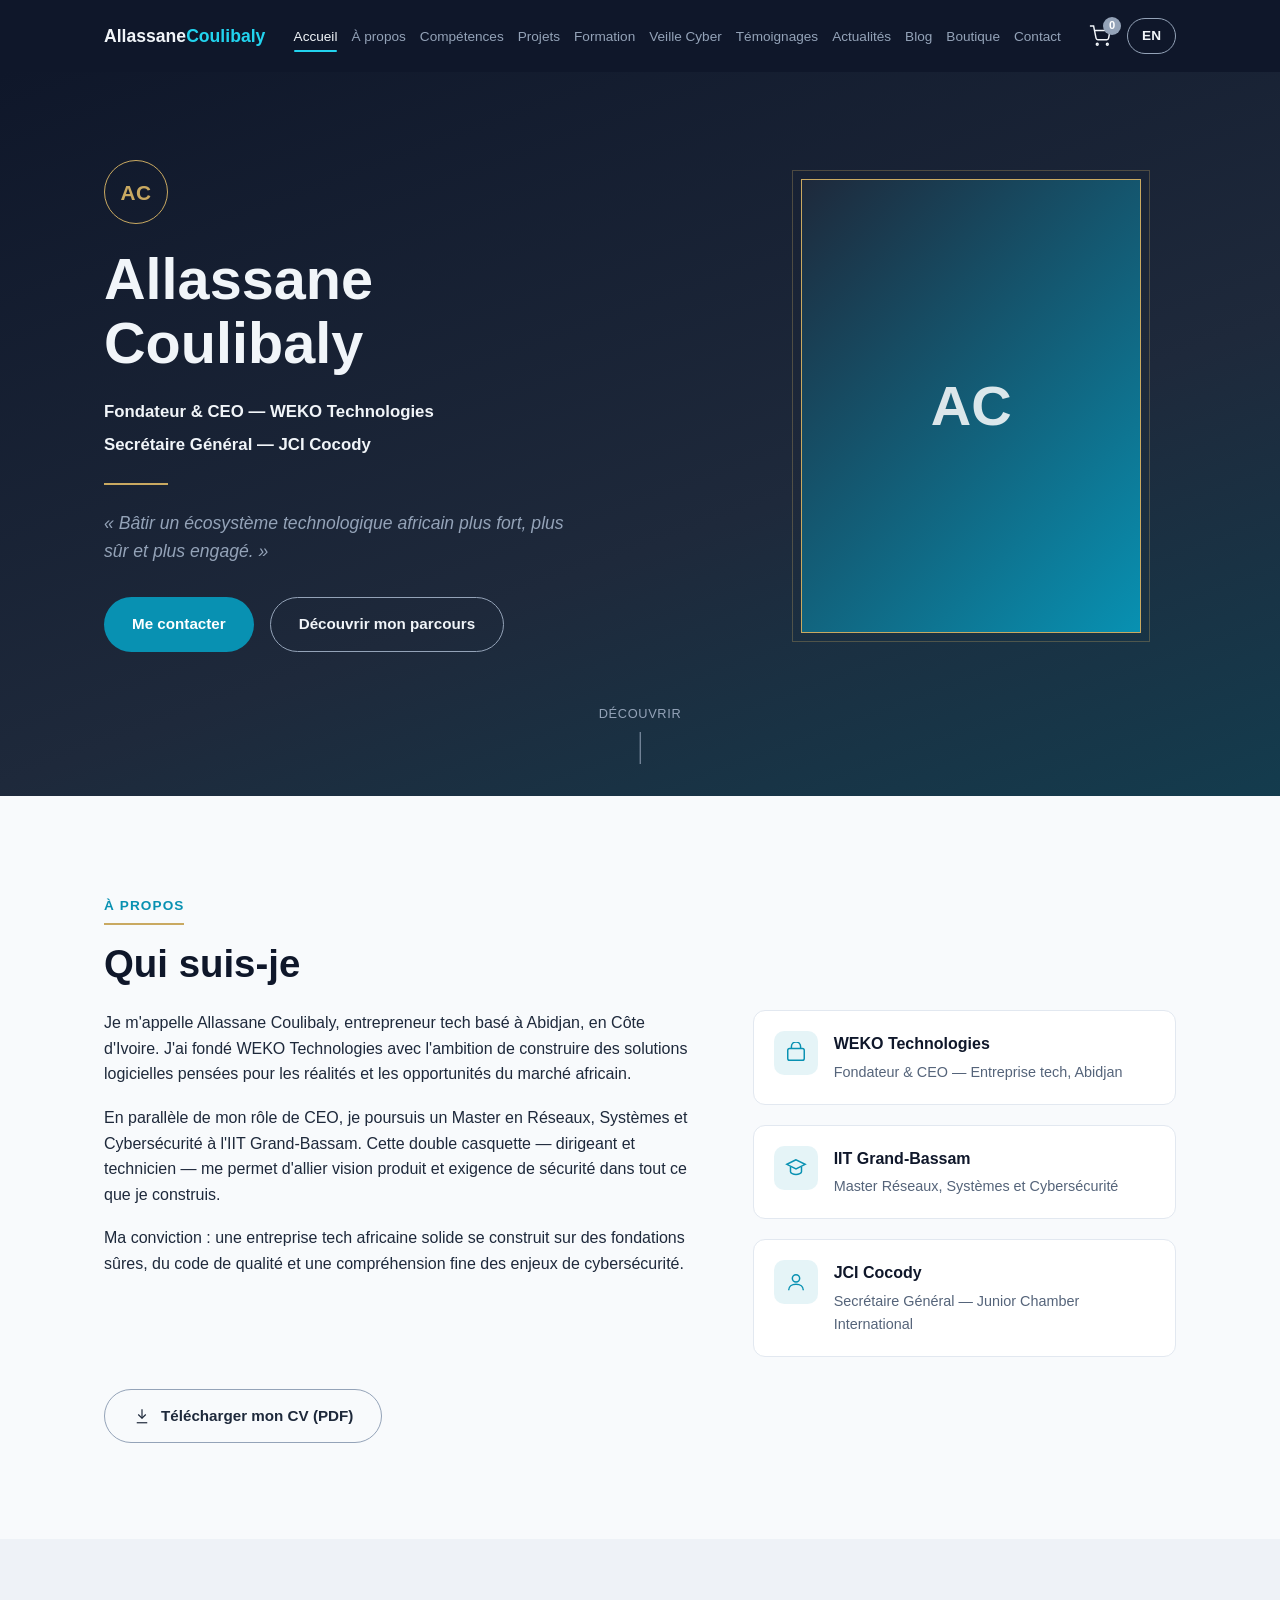
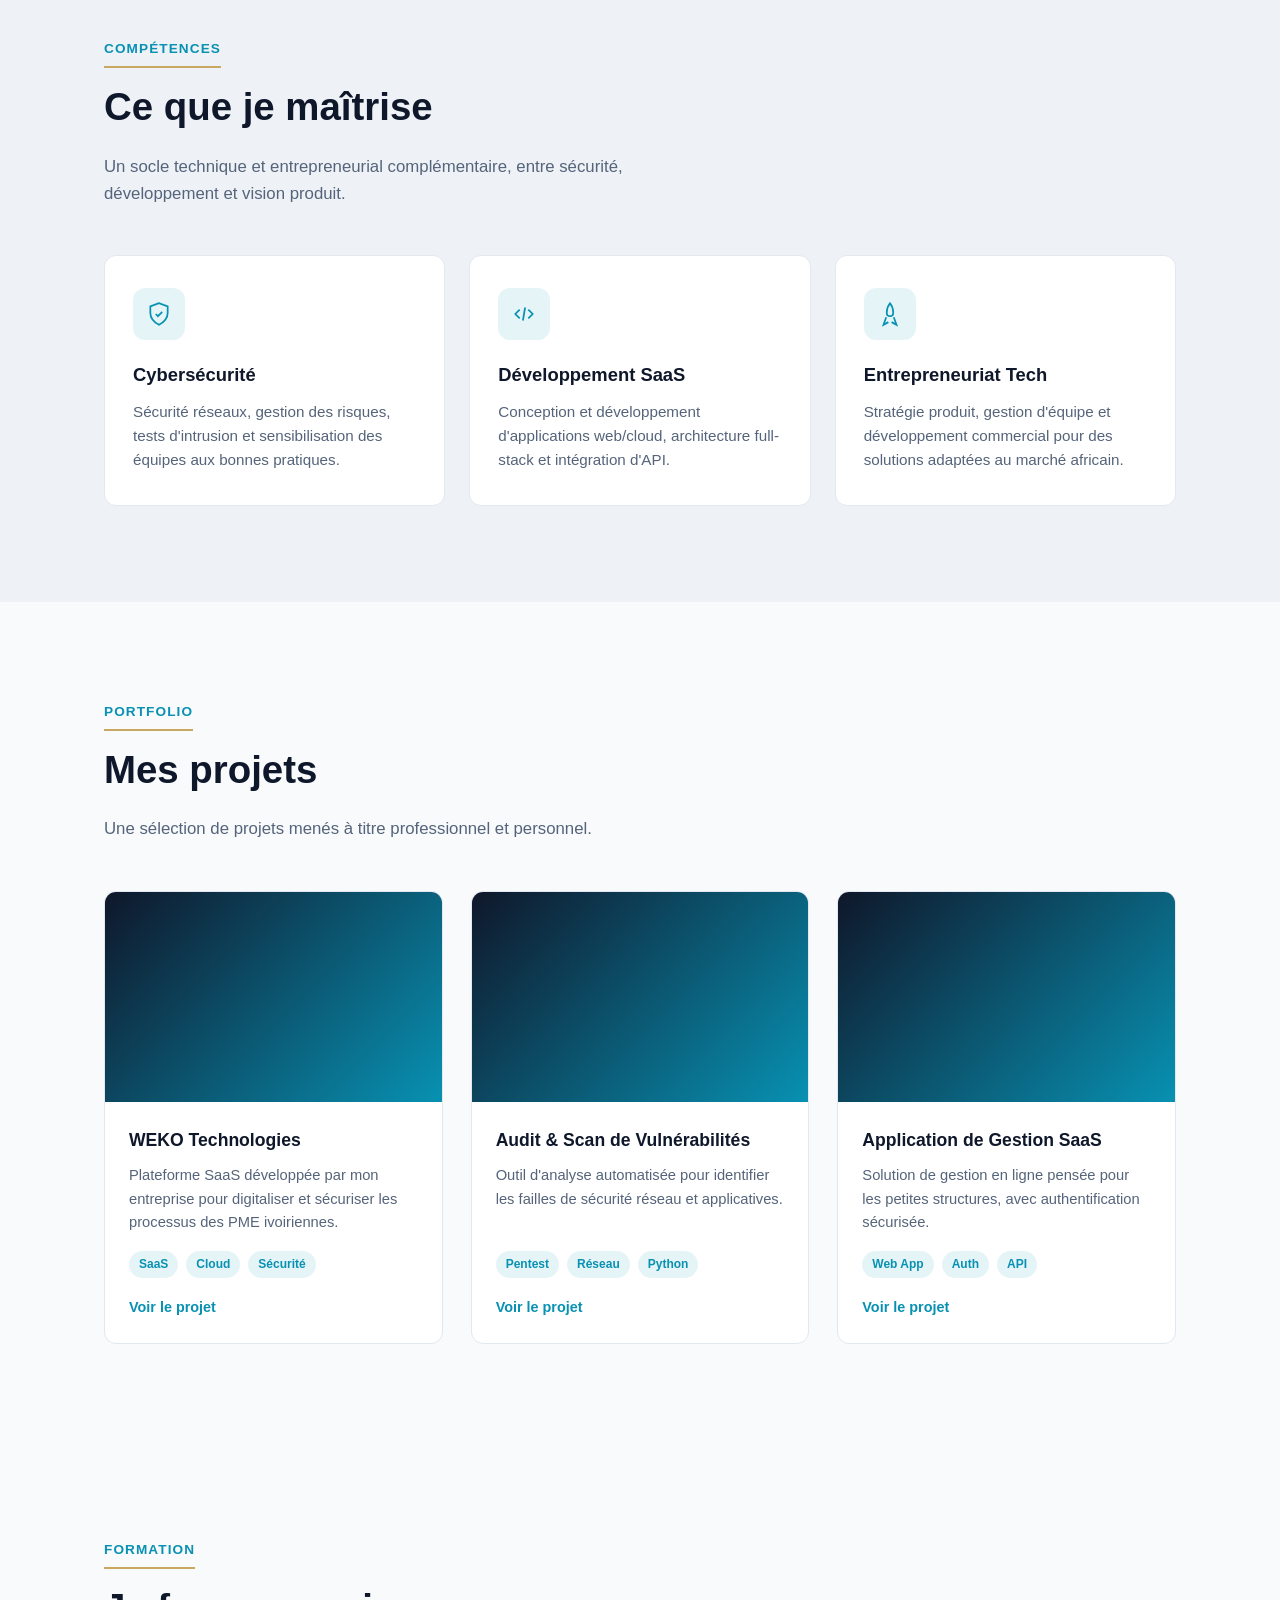
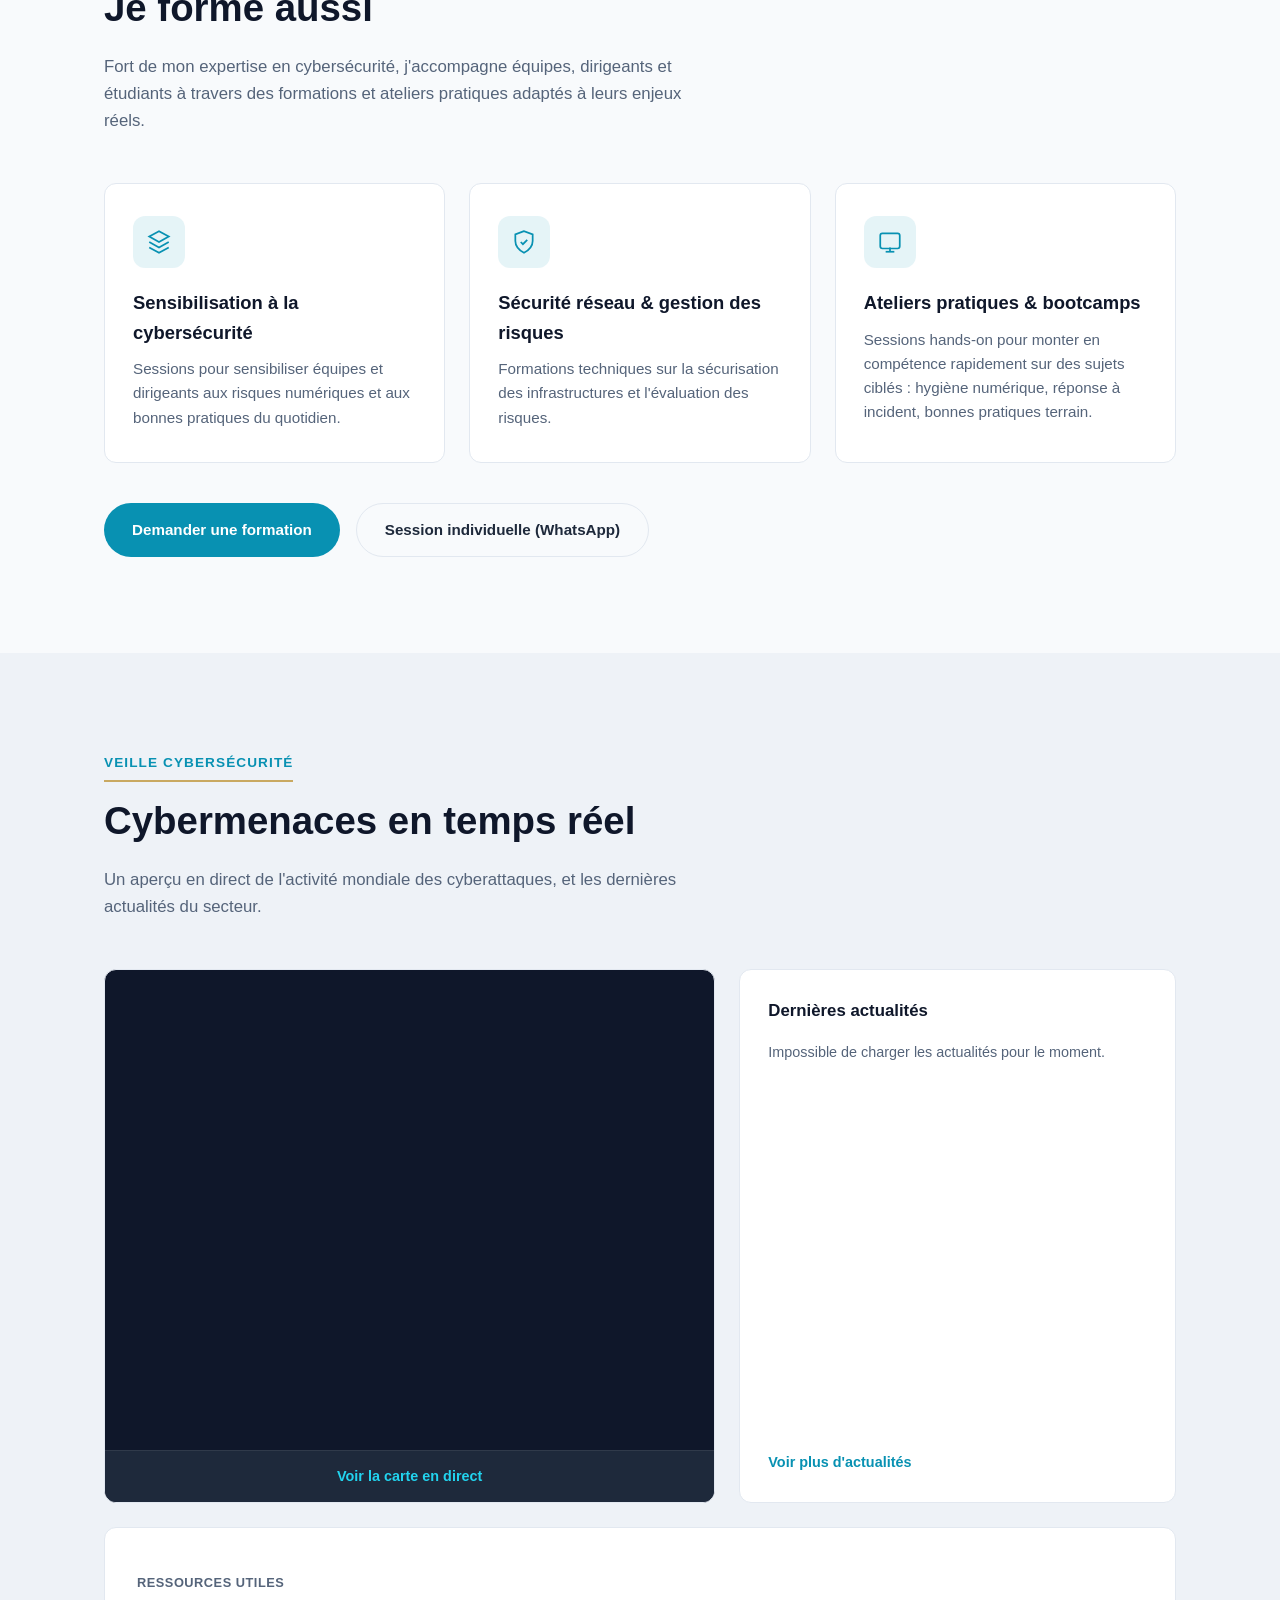
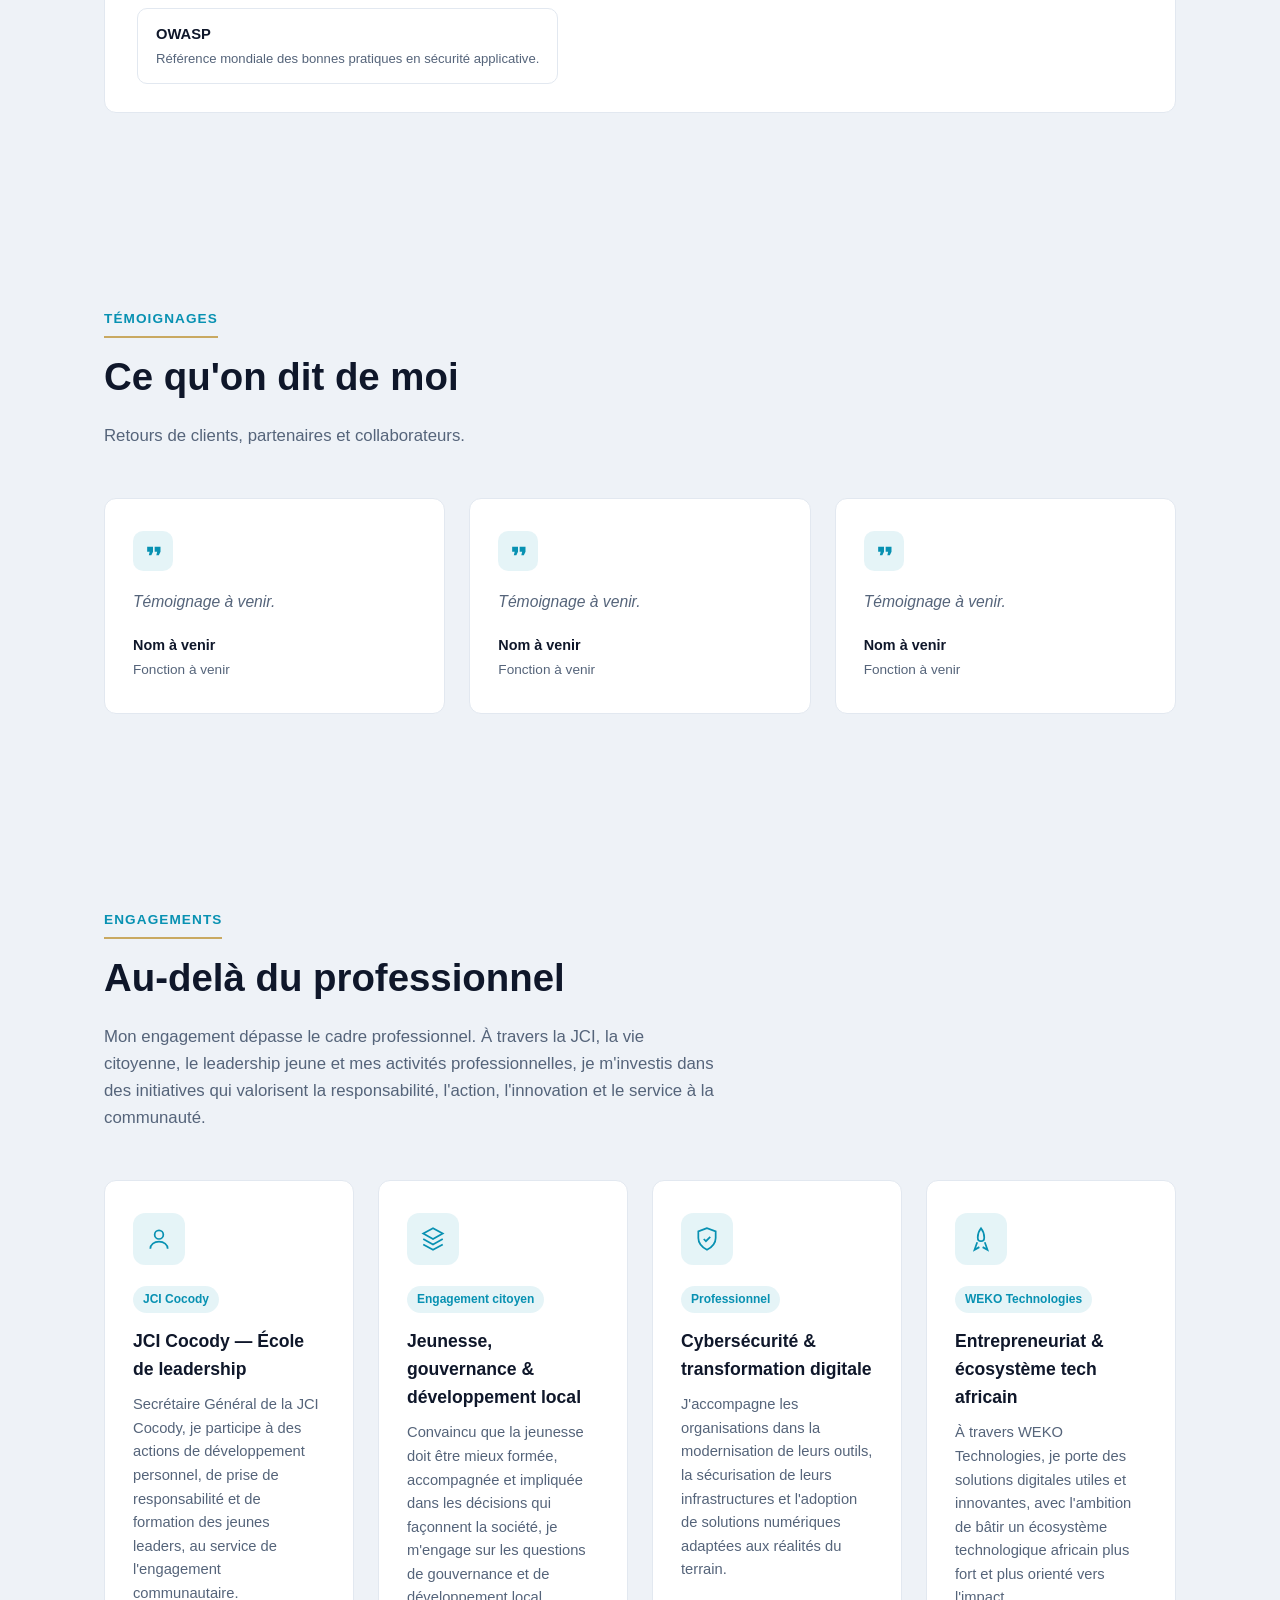
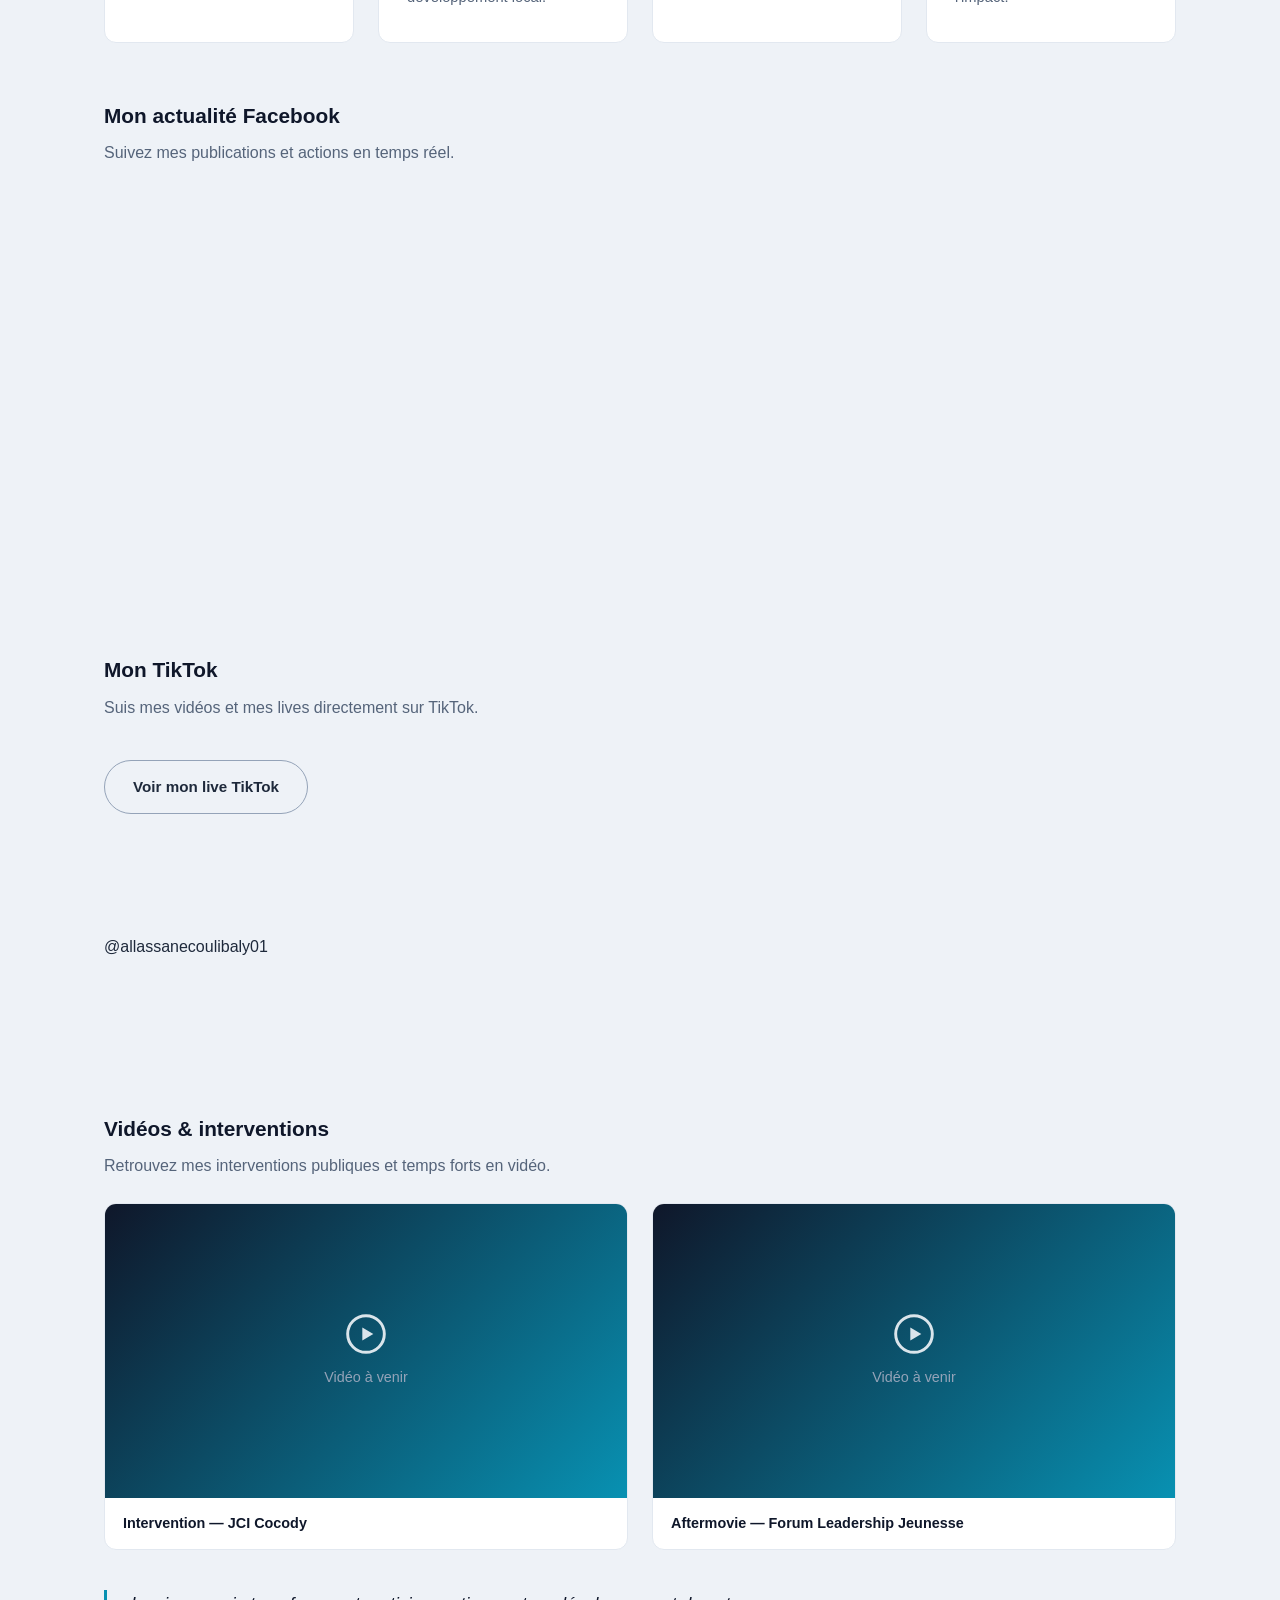
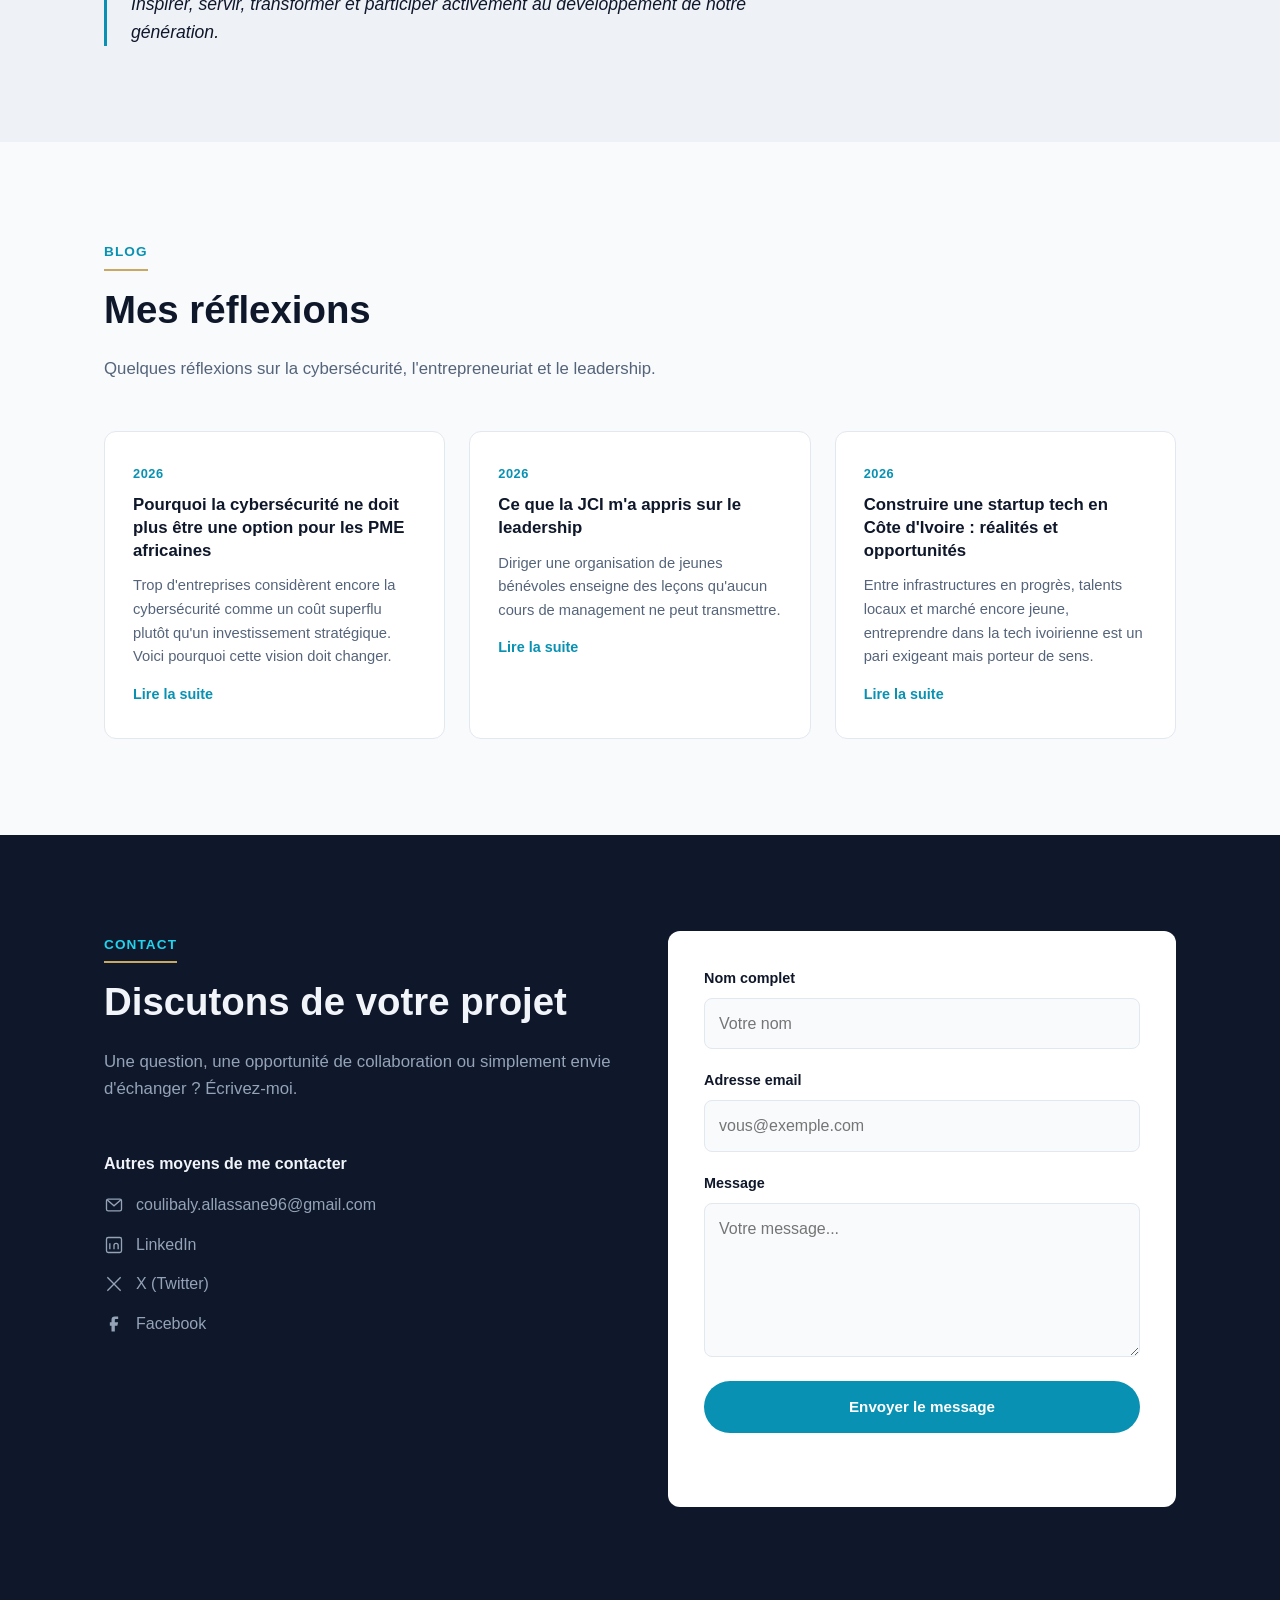
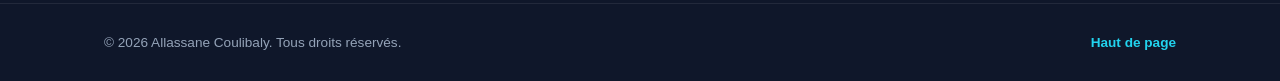
==== commit 9c6f98c5: "Ajoute une section TikTok (video integree + bouton vers le live)" ====
--- a/index.html
+++ b/index.html
@@ -422,6 +422,20 @@
               width="340" height="400" style="border:none;overflow:hidden" scrolling="no" frameborder="0"
               allowfullscreen="true" allow="autoplay; clipboard-write; encrypted-media; picture-in-picture; web-share"
               title="Page Facebook d'Allassane Coulibaly"></iframe>
+          </div>
+        </div>
+
+        <div class="tiktok-subsection">
+          <h3 class="video-subsection-title" data-i18n="news.tiktok_title">Mon TikTok</h3>
+          <p class="video-subsection-subtitle" data-i18n="news.tiktok_subtitle">Suis mes vidéos et mes lives directement sur TikTok.</p>
+          <a href="https://www.tiktok.com/@allassanecoulibaly01/live" target="_blank" rel="noopener noreferrer" class="btn btn-outline tiktok-live-cta" data-i18n="news.tiktok_live_cta">Voir mon live TikTok</a>
+          <div class="tiktok-embed-wrapper">
+            <blockquote class="tiktok-embed" cite="https://www.tiktok.com/@allassanecoulibaly01/video/7658668551435210004" data-video-id="7658668551435210004" data-embed-from="oembed" style="max-width:605px; min-width:325px;">
+              <section>
+                <a target="_blank" title="@allassanecoulibaly01" href="https://www.tiktok.com/@allassanecoulibaly01?refer=embed">@allassanecoulibaly01</a>
+              </section>
+            </blockquote>
+            <script async src="https://www.tiktok.com/embed.js"></script>
           </div>
         </div>
 
--- a/css/style.css
+++ b/css/style.css
@@ -24,7 +24,6 @@
   --color-gold: #c9a961;
 
   --font-sans: -apple-system, BlinkMacSystemFont, "Segoe UI", Roboto, Helvetica, Arial, sans-serif;
-  --font-serif: Georgia, "Times New Roman", Times, serif;
 
   --container-width: 1120px;
   --radius: 12px;
@@ -214,21 +213,17 @@
   display: flex;
   align-items: center;
   justify-content: center;
-  font-family: var(--font-serif);
   font-size: 1.3rem;
-  font-weight: 700;
-  letter-spacing: 0.04em;
+  font-weight: 800;
+  letter-spacing: 0.02em;
   color: var(--color-gold);
   margin-bottom: 24px;
 }
 
 .hero-name {
-  font-family: var(--font-serif);
-  font-size: clamp(2.4rem, 5vw, 3.8rem);
-  font-weight: 700;
-  line-height: 1.15;
-  letter-spacing: 0.01em;
-  text-transform: uppercase;
+  font-size: clamp(2.4rem, 5vw, 3.6rem);
+  font-weight: 800;
+  line-height: 1.1;
   margin-bottom: 24px;
 }
 
@@ -247,7 +242,6 @@
 }
 
 .hero-quote {
-  font-family: var(--font-serif);
   font-style: italic;
   color: var(--color-on-dark-muted);
   max-width: 480px;
@@ -292,9 +286,8 @@
   display: flex;
   align-items: center;
   justify-content: center;
-  font-family: var(--font-serif);
   font-size: 3.5rem;
-  font-weight: 700;
+  font-weight: 800;
   color: rgba(255, 255, 255, 0.85);
 }
 
@@ -710,6 +703,11 @@
   border-radius: var(--radius);
   border: 1px solid var(--color-border);
 }
+
+.tiktok-subsection { margin-top: 56px; }
+.tiktok-live-cta { display: inline-flex; margin: 16px 0 24px; }
+.tiktok-embed-wrapper { max-width: 340px; }
+.tiktok-embed-wrapper .tiktok-embed { margin: 0; border-radius: var(--radius); overflow: hidden; }
 
 .video-subsection { margin-top: 56px; }
 
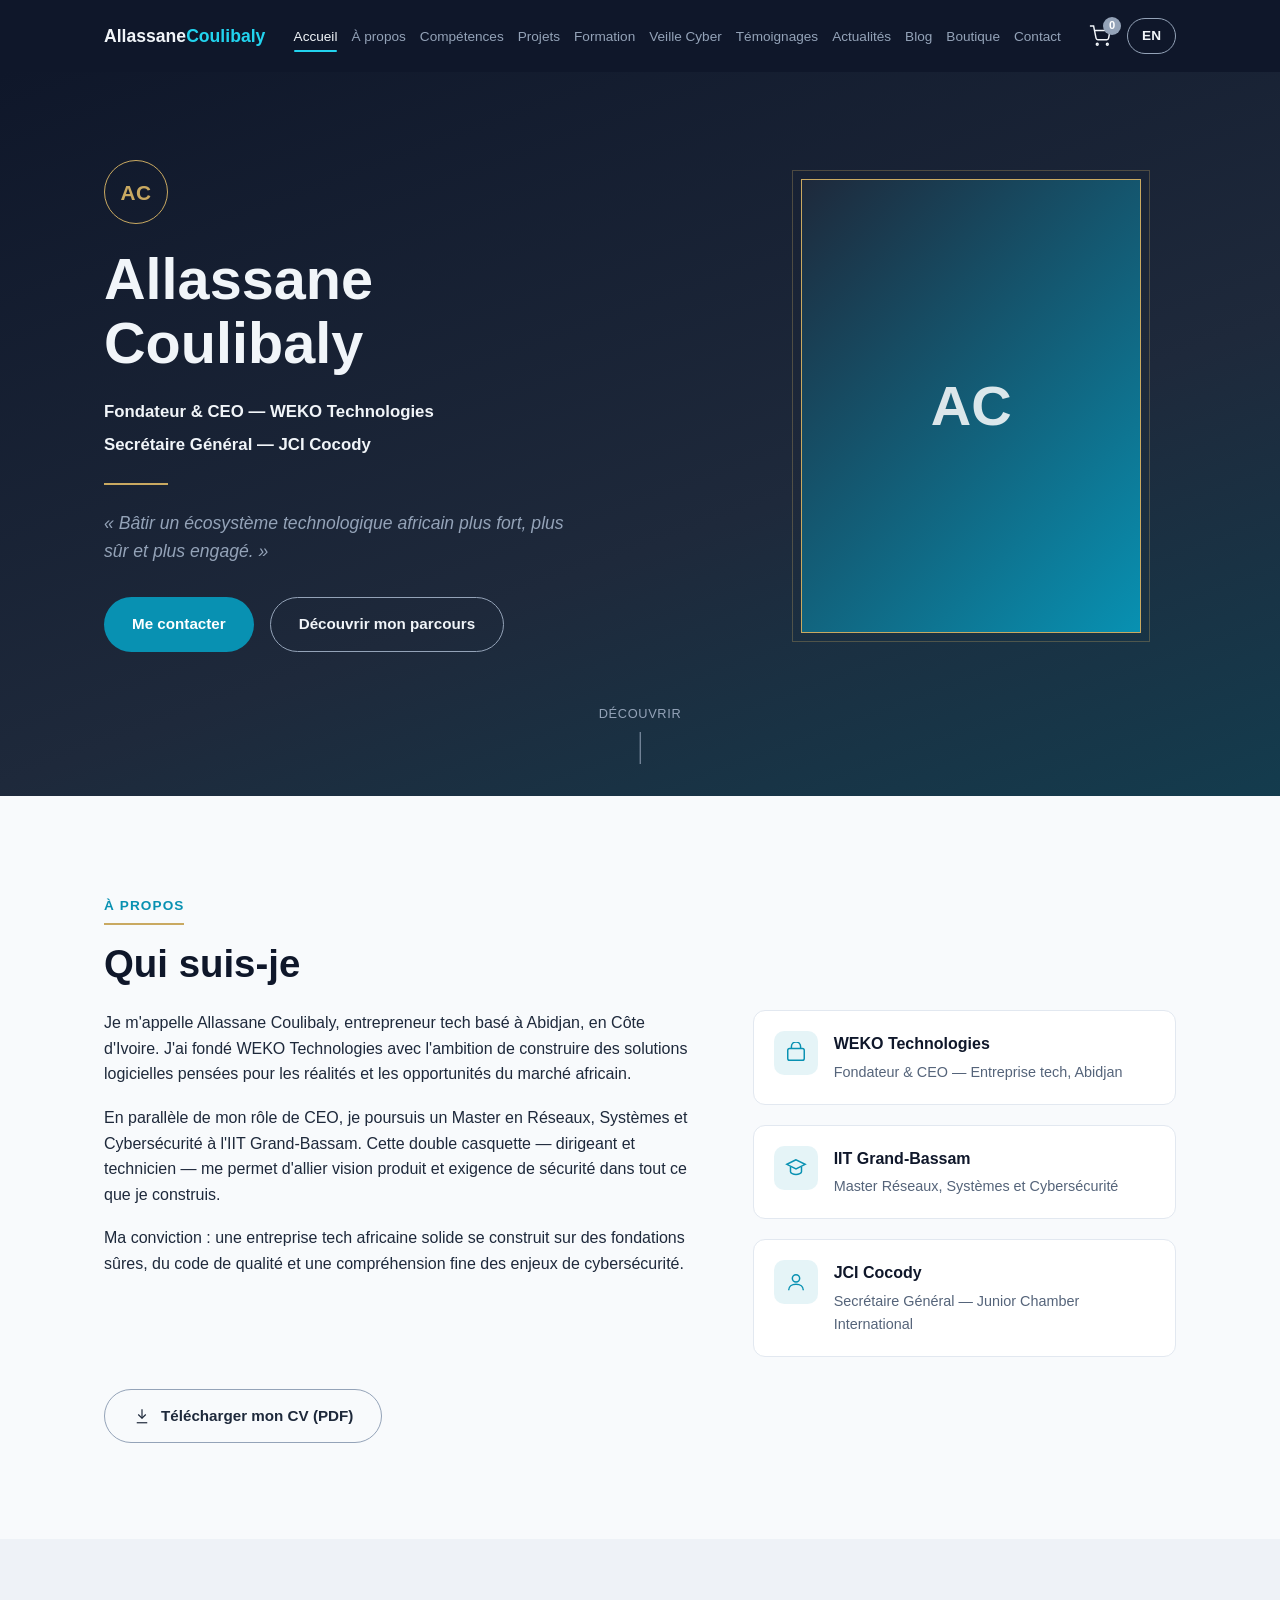
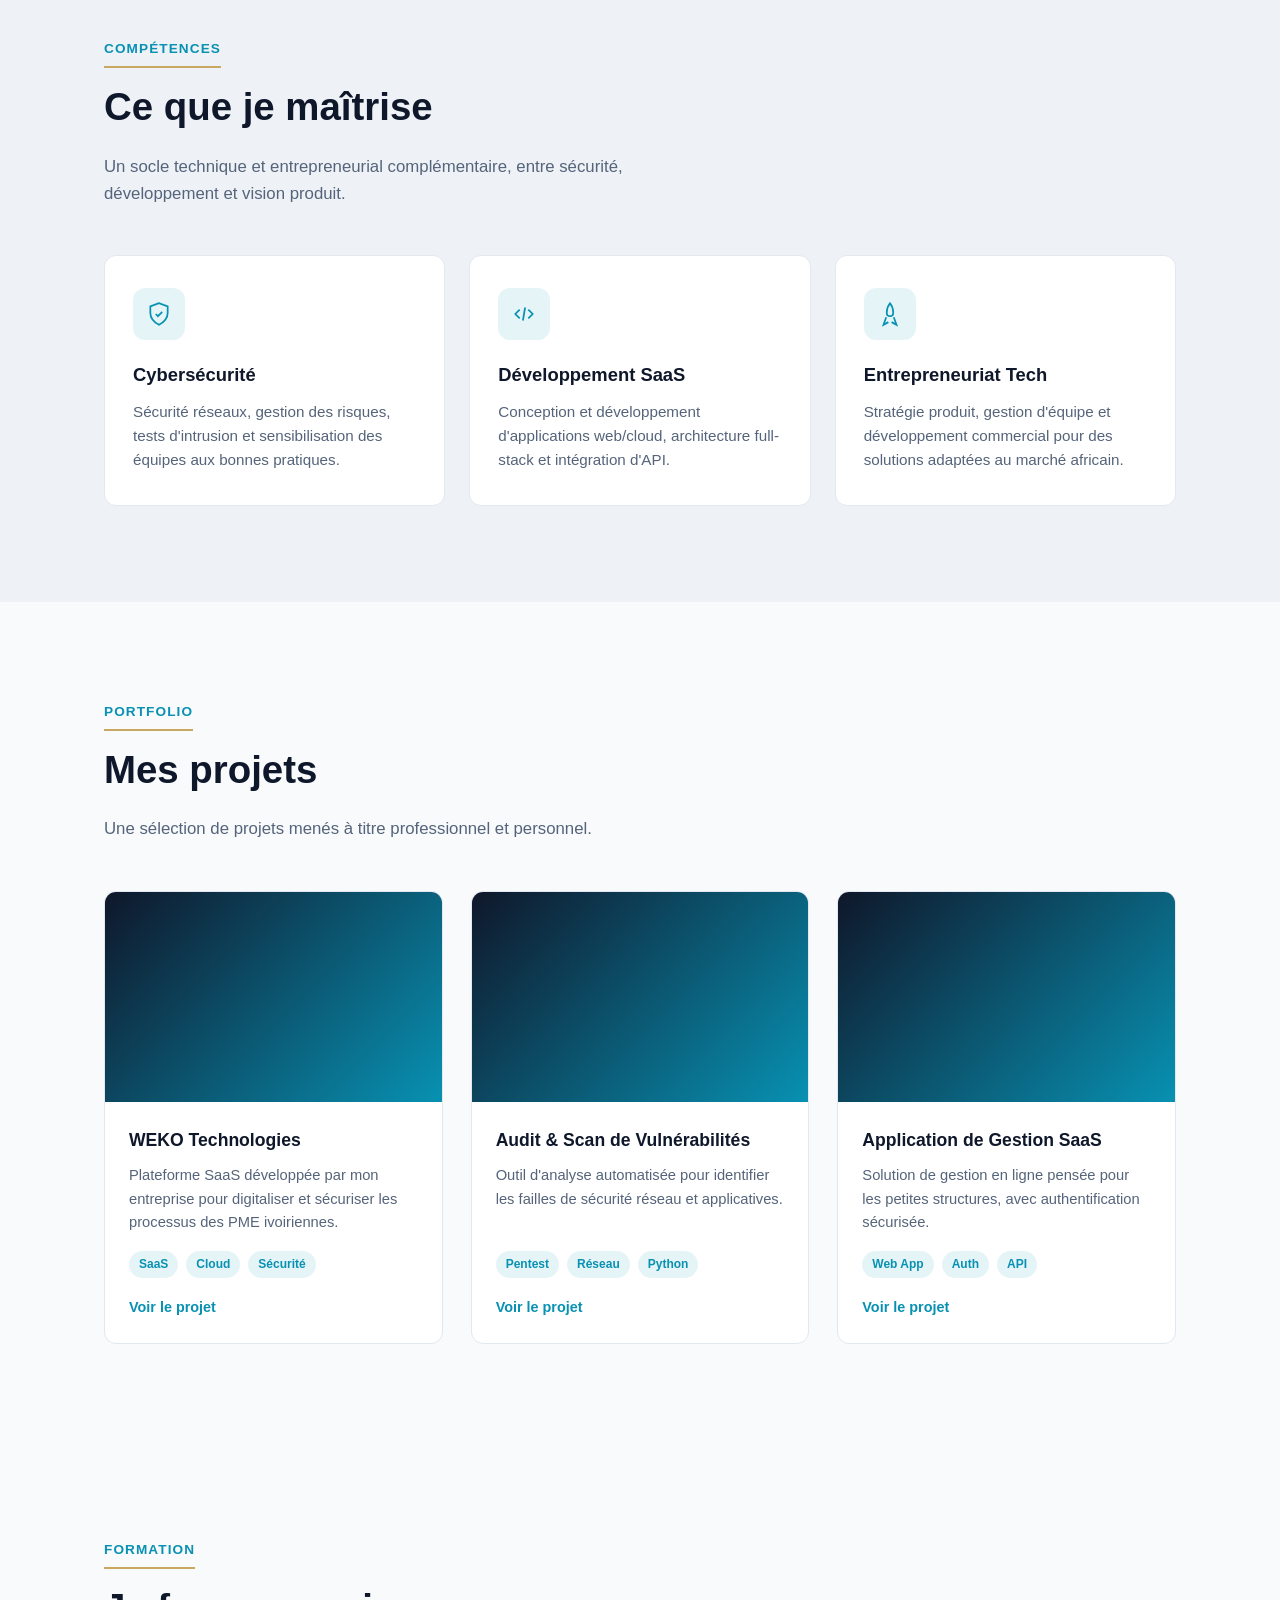
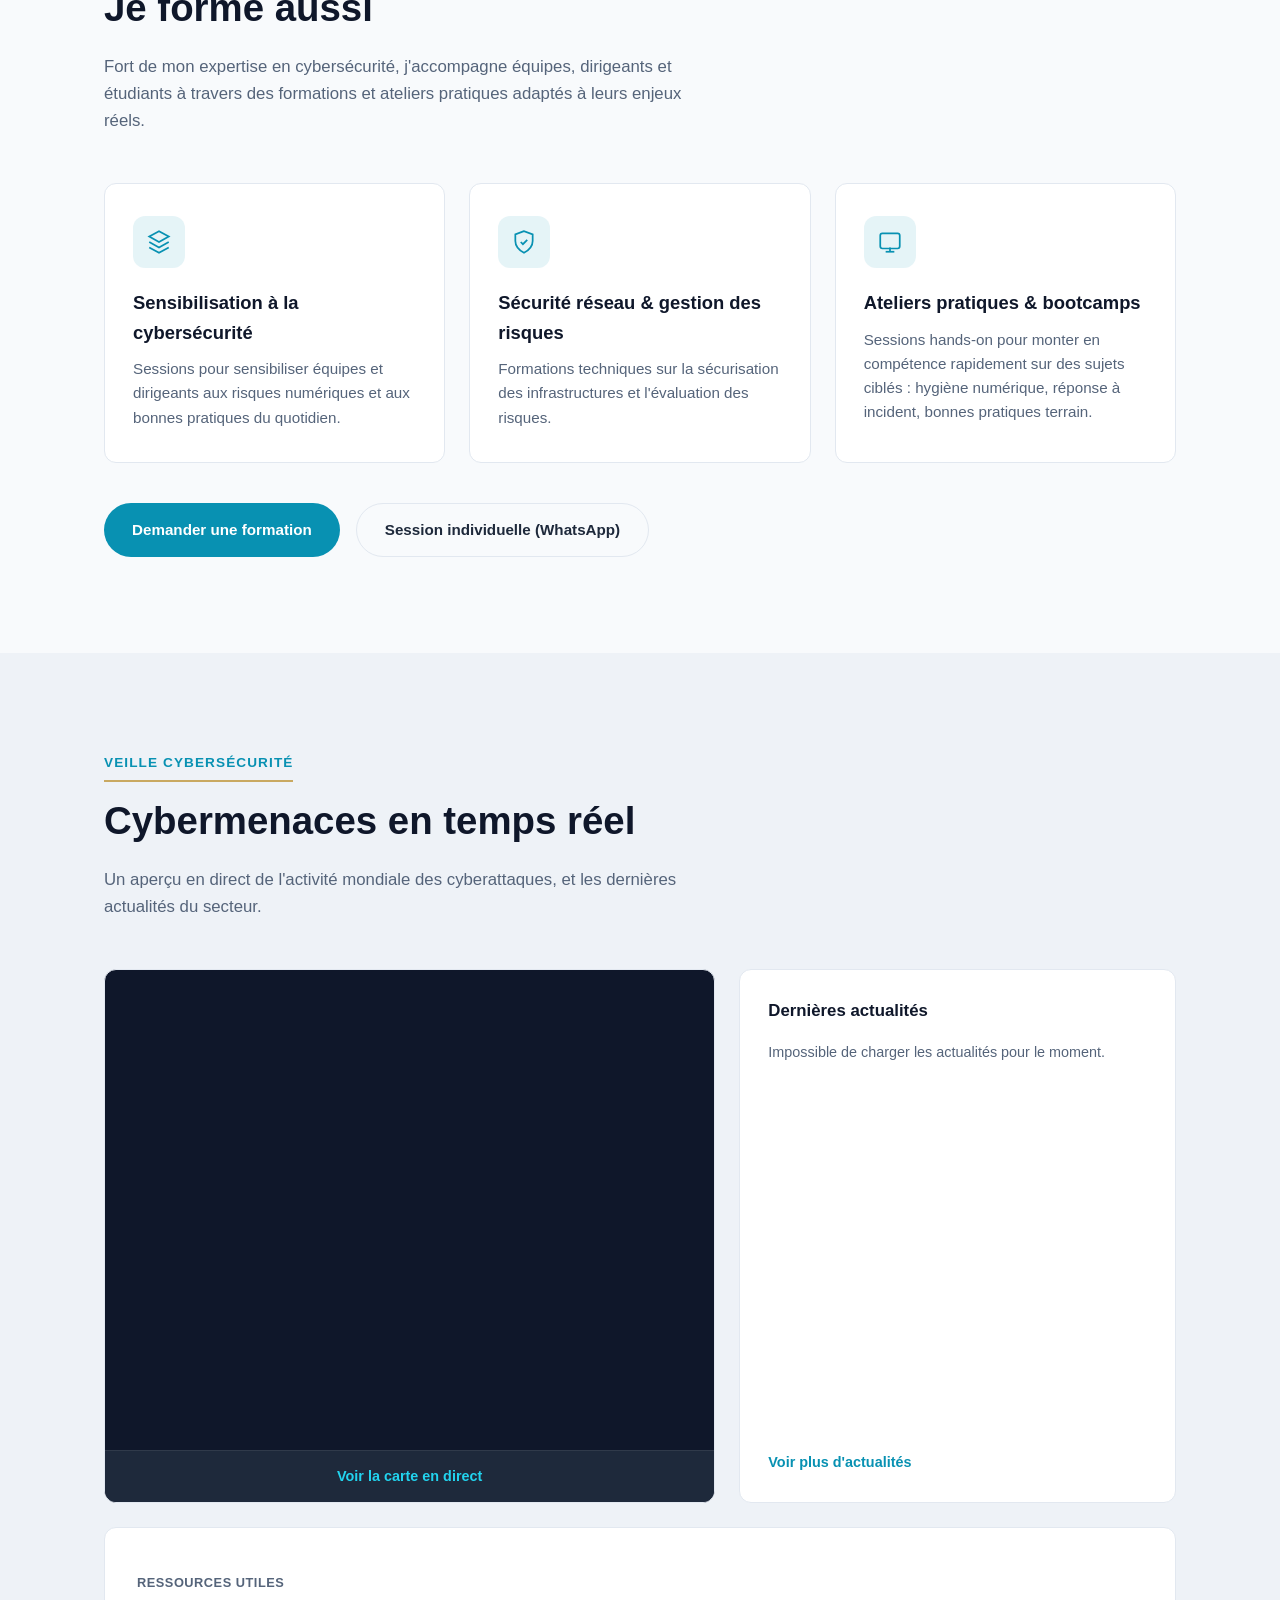
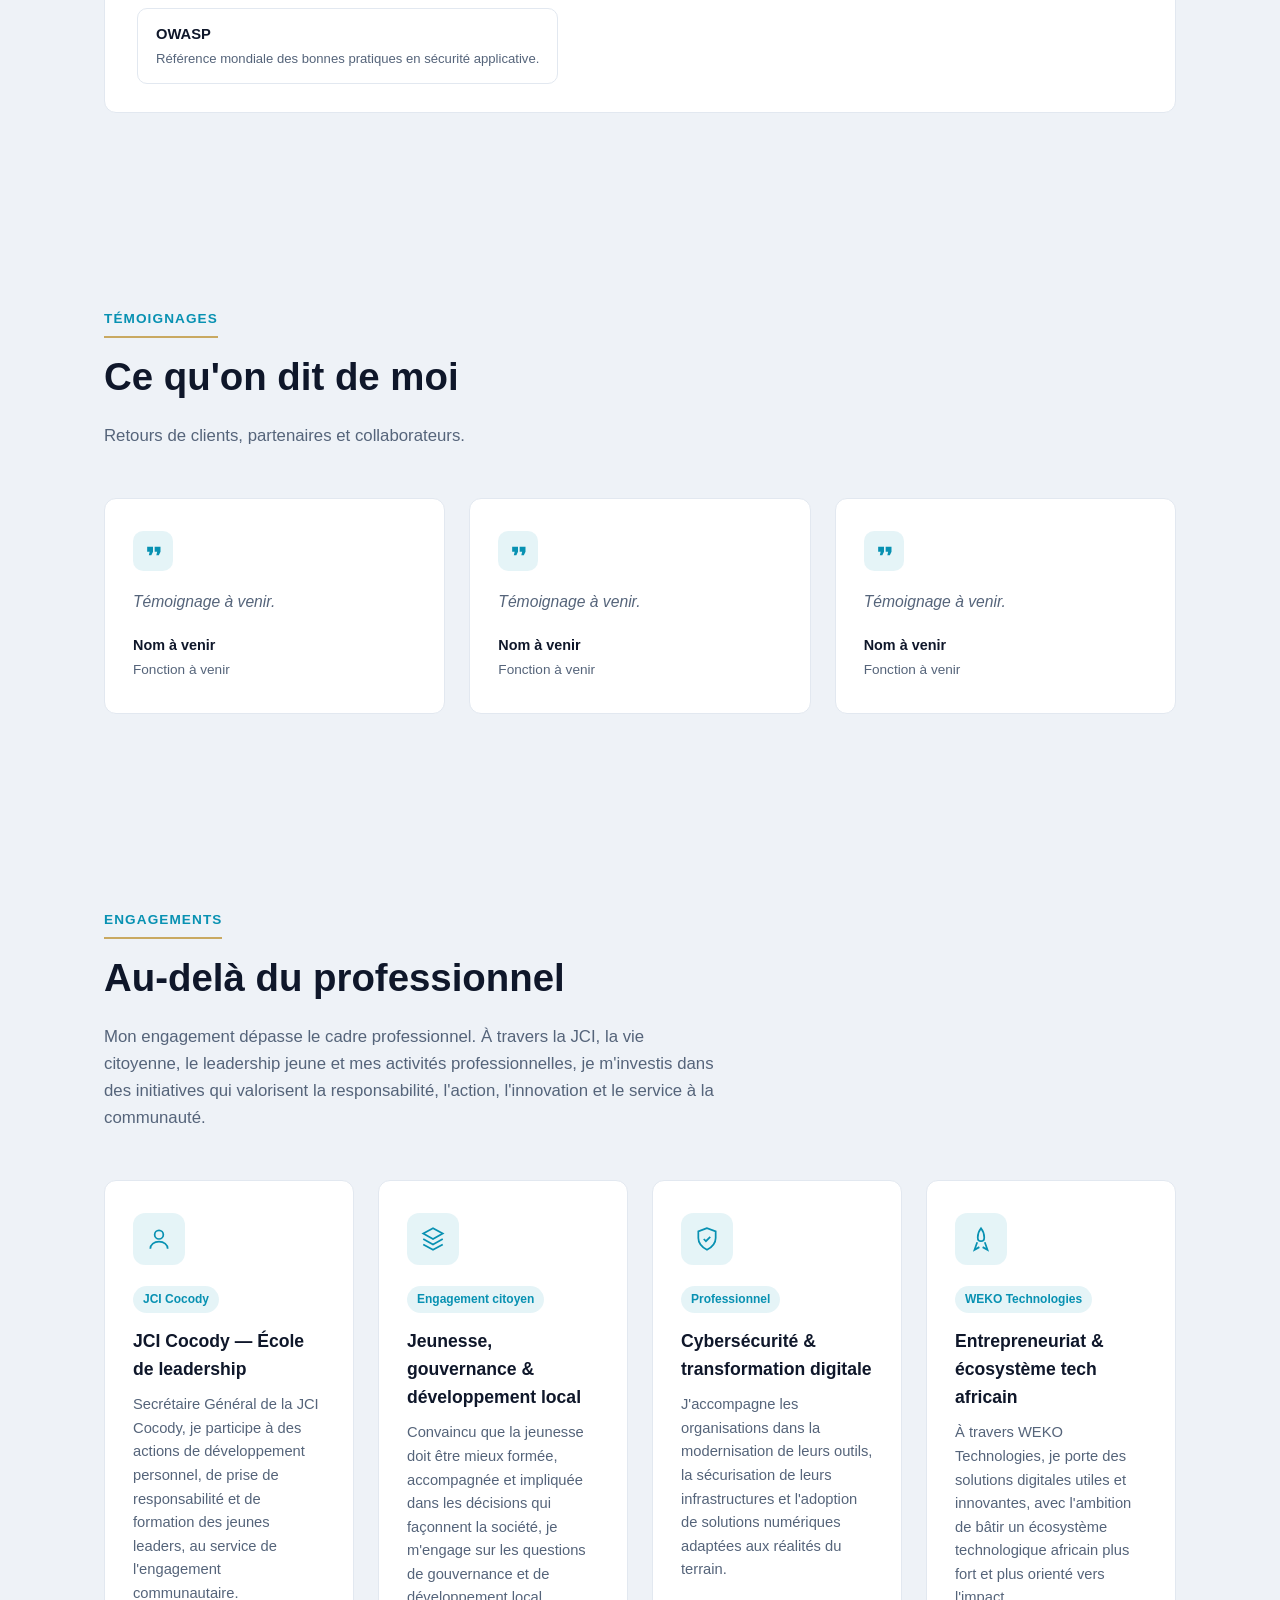
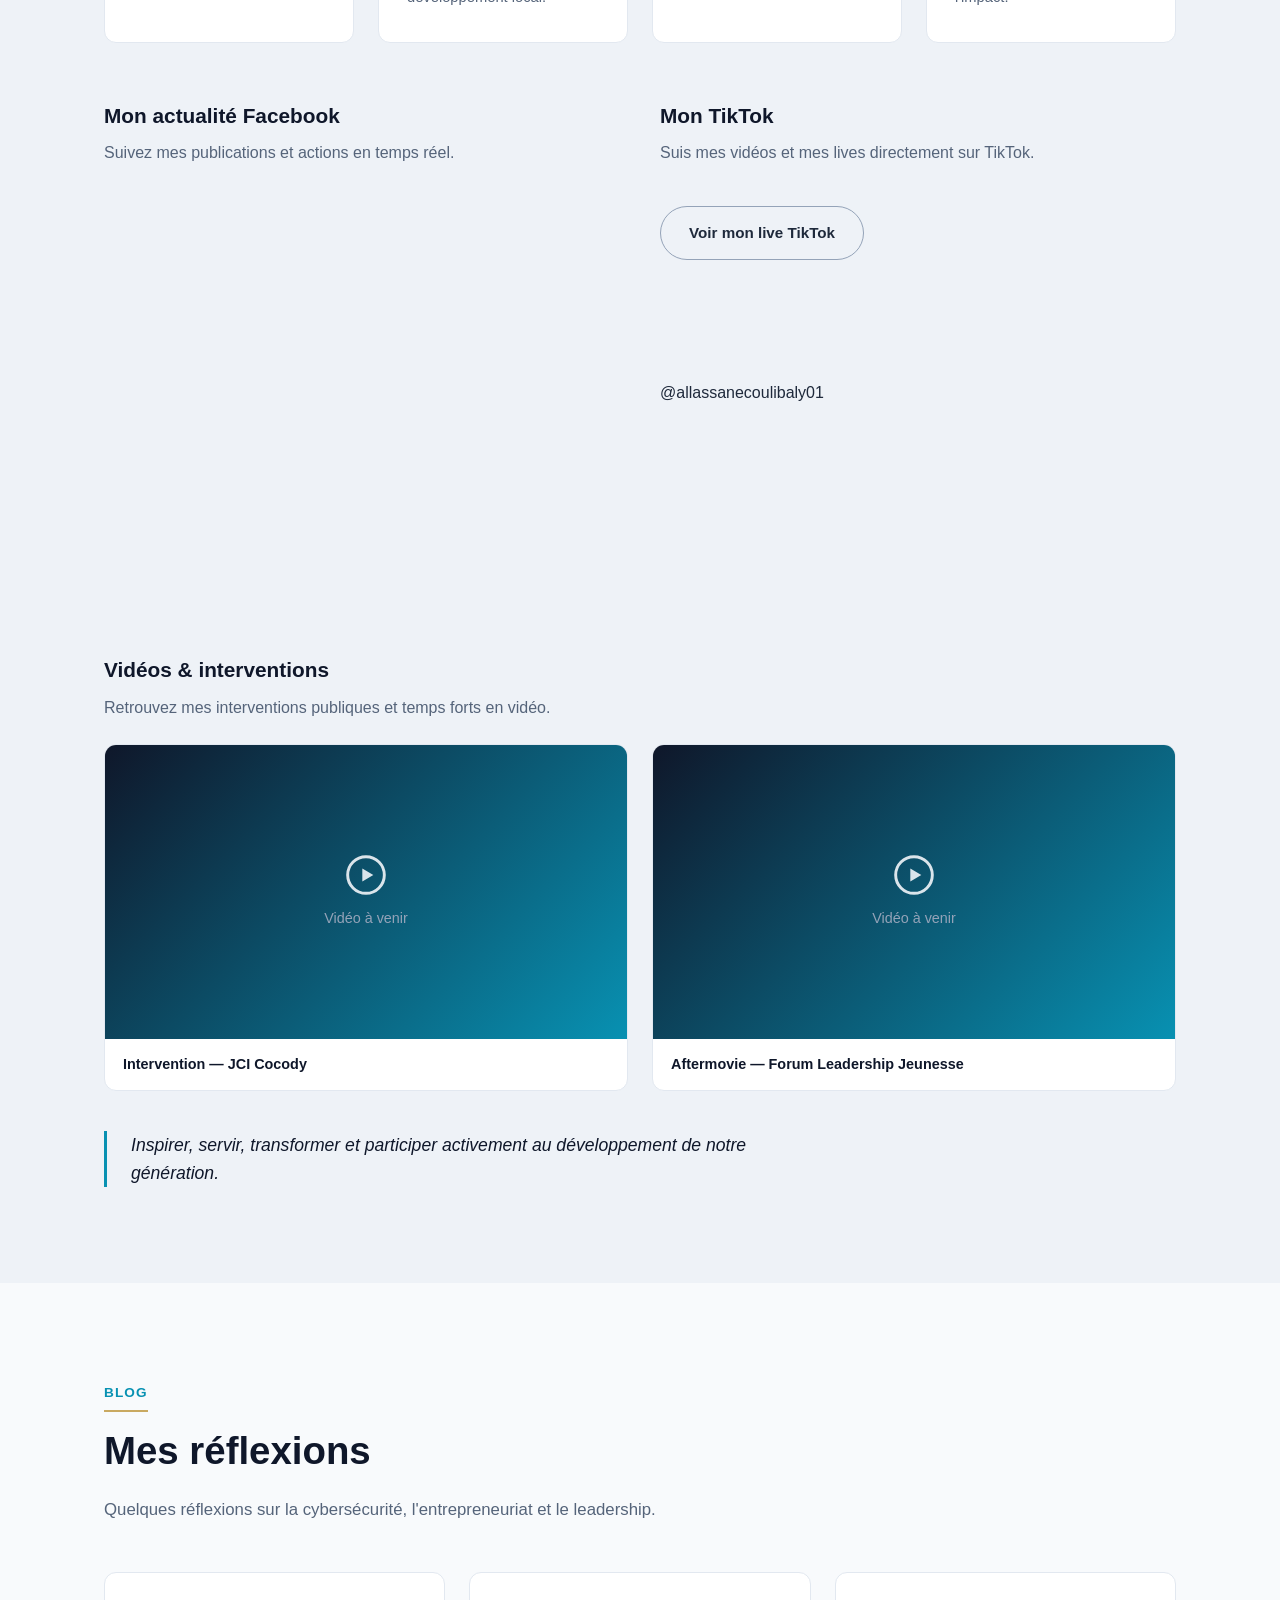
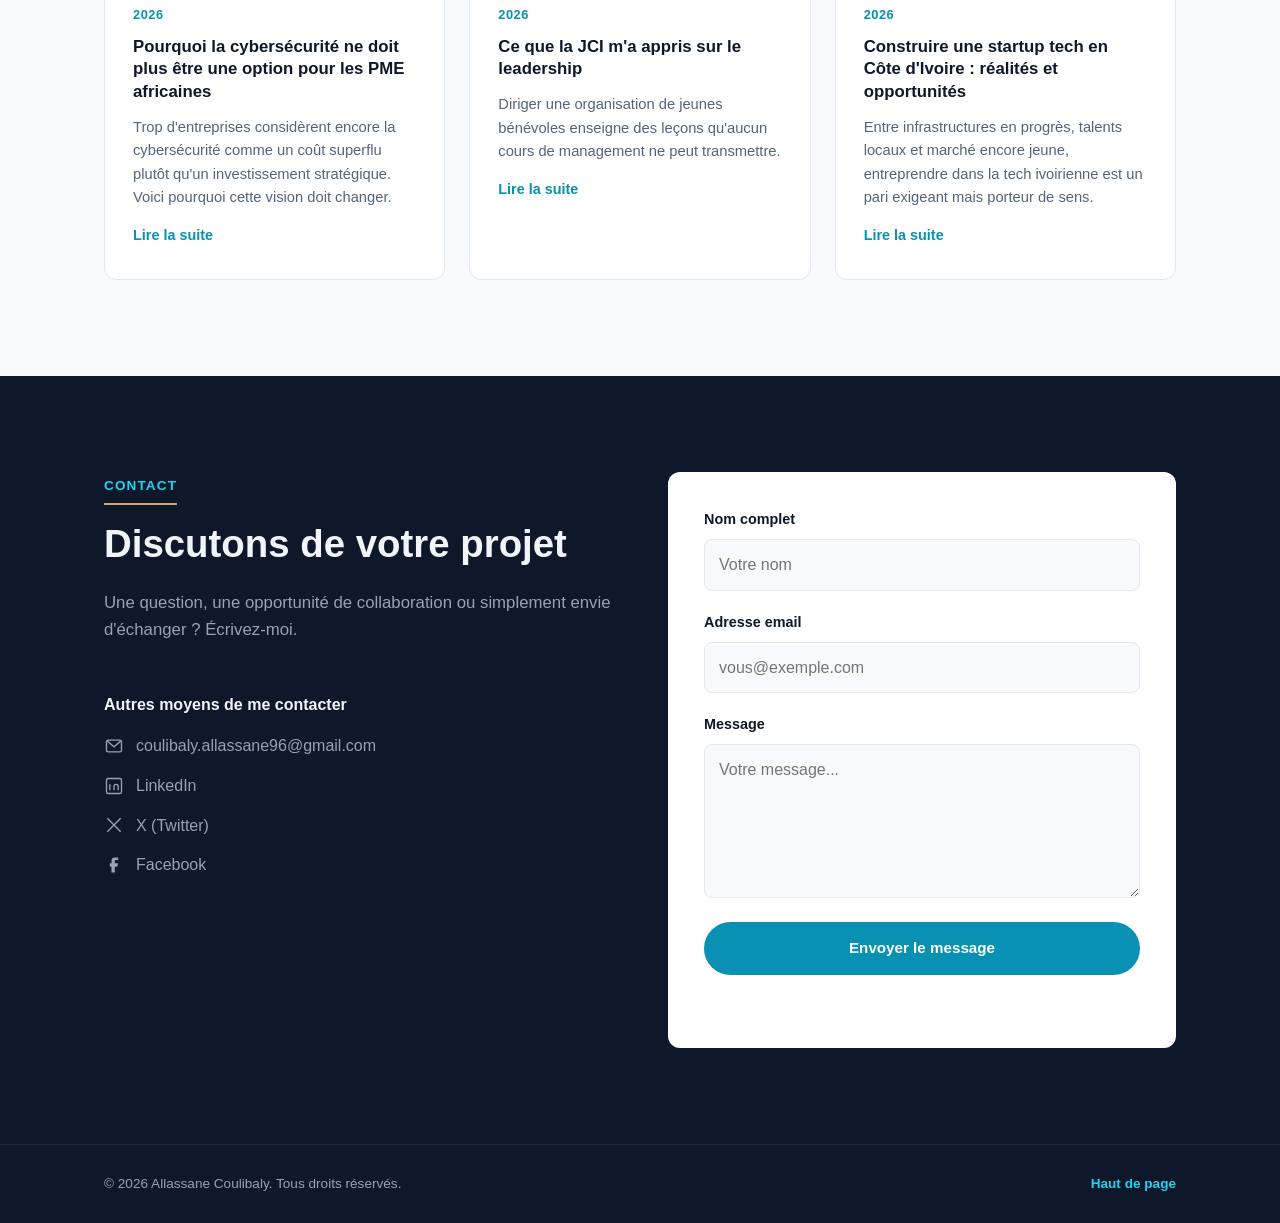
==== commit 5b63f782: "Aligne Facebook et TikTok cote a cote dans la section Actualites" ====
--- a/index.html
+++ b/index.html
@@ -413,29 +413,31 @@
           </article>
         </div>
 
-        <div class="facebook-subsection">
-          <h3 class="video-subsection-title" data-i18n="news.facebook_title">Mon actualité Facebook</h3>
-          <p class="video-subsection-subtitle" data-i18n="news.facebook_subtitle">Suivez mes publications et actions en temps réel.</p>
-          <div class="facebook-embed">
-            <iframe
-              src="https://www.facebook.com/plugins/page.php?href=https%3A%2F%2Fwww.facebook.com%2FShifoloAllassaneCoulibaly&tabs=timeline&width=340&height=400&small_header=true&adapt_container_width=true&hide_cover=false&show_facepile=false"
-              width="340" height="400" style="border:none;overflow:hidden" scrolling="no" frameborder="0"
-              allowfullscreen="true" allow="autoplay; clipboard-write; encrypted-media; picture-in-picture; web-share"
-              title="Page Facebook d'Allassane Coulibaly"></iframe>
-          </div>
-        </div>
-
-        <div class="tiktok-subsection">
-          <h3 class="video-subsection-title" data-i18n="news.tiktok_title">Mon TikTok</h3>
-          <p class="video-subsection-subtitle" data-i18n="news.tiktok_subtitle">Suis mes vidéos et mes lives directement sur TikTok.</p>
-          <a href="https://www.tiktok.com/@allassanecoulibaly01/live" target="_blank" rel="noopener noreferrer" class="btn btn-outline tiktok-live-cta" data-i18n="news.tiktok_live_cta">Voir mon live TikTok</a>
-          <div class="tiktok-embed-wrapper">
-            <blockquote class="tiktok-embed" cite="https://www.tiktok.com/@allassanecoulibaly01/video/7658668551435210004" data-video-id="7658668551435210004" data-embed-from="oembed" style="max-width:605px; min-width:325px;">
-              <section>
-                <a target="_blank" title="@allassanecoulibaly01" href="https://www.tiktok.com/@allassanecoulibaly01?refer=embed">@allassanecoulibaly01</a>
-              </section>
-            </blockquote>
-            <script async src="https://www.tiktok.com/embed.js"></script>
+        <div class="social-embeds-grid">
+          <div class="facebook-subsection">
+            <h3 class="video-subsection-title" data-i18n="news.facebook_title">Mon actualité Facebook</h3>
+            <p class="video-subsection-subtitle" data-i18n="news.facebook_subtitle">Suivez mes publications et actions en temps réel.</p>
+            <div class="facebook-embed">
+              <iframe
+                src="https://www.facebook.com/plugins/page.php?href=https%3A%2F%2Fwww.facebook.com%2FShifoloAllassaneCoulibaly&tabs=timeline&width=340&height=400&small_header=true&adapt_container_width=true&hide_cover=false&show_facepile=false"
+                width="340" height="400" style="border:none;overflow:hidden" scrolling="no" frameborder="0"
+                allowfullscreen="true" allow="autoplay; clipboard-write; encrypted-media; picture-in-picture; web-share"
+                title="Page Facebook d'Allassane Coulibaly"></iframe>
+            </div>
+          </div>
+
+          <div class="tiktok-subsection">
+            <h3 class="video-subsection-title" data-i18n="news.tiktok_title">Mon TikTok</h3>
+            <p class="video-subsection-subtitle" data-i18n="news.tiktok_subtitle">Suis mes vidéos et mes lives directement sur TikTok.</p>
+            <a href="https://www.tiktok.com/@allassanecoulibaly01/live" target="_blank" rel="noopener noreferrer" class="btn btn-outline tiktok-live-cta" data-i18n="news.tiktok_live_cta">Voir mon live TikTok</a>
+            <div class="tiktok-embed-wrapper">
+              <blockquote class="tiktok-embed" cite="https://www.tiktok.com/@allassanecoulibaly01/video/7658668551435210004" data-video-id="7658668551435210004" data-embed-from="oembed" style="max-width:605px; min-width:325px;">
+                <section>
+                  <a target="_blank" title="@allassanecoulibaly01" href="https://www.tiktok.com/@allassanecoulibaly01?refer=embed">@allassanecoulibaly01</a>
+                </section>
+              </blockquote>
+              <script async src="https://www.tiktok.com/embed.js"></script>
+            </div>
           </div>
         </div>
 
--- a/css/style.css
+++ b/css/style.css
@@ -704,7 +704,15 @@
   border: 1px solid var(--color-border);
 }
 
-.tiktok-subsection { margin-top: 56px; }
+.social-embeds-grid {
+  display: grid;
+  grid-template-columns: repeat(2, 1fr);
+  gap: 40px;
+  margin-top: 56px;
+}
+.social-embeds-grid .facebook-subsection,
+.social-embeds-grid .tiktok-subsection { margin-top: 0; }
+
 .tiktok-live-cta { display: inline-flex; margin: 16px 0 24px; }
 .tiktok-embed-wrapper { max-width: 340px; }
 .tiktok-embed-wrapper .tiktok-embed { margin: 0; border-radius: var(--radius); overflow: hidden; }
@@ -949,7 +957,8 @@
   .testimonials-grid,
   .blog-grid,
   .news-grid,
-  .video-grid { grid-template-columns: 1fr; }
+  .video-grid,
+  .social-embeds-grid { grid-template-columns: 1fr; gap: 48px; }
 }
 
 @media (max-width: 480px) {
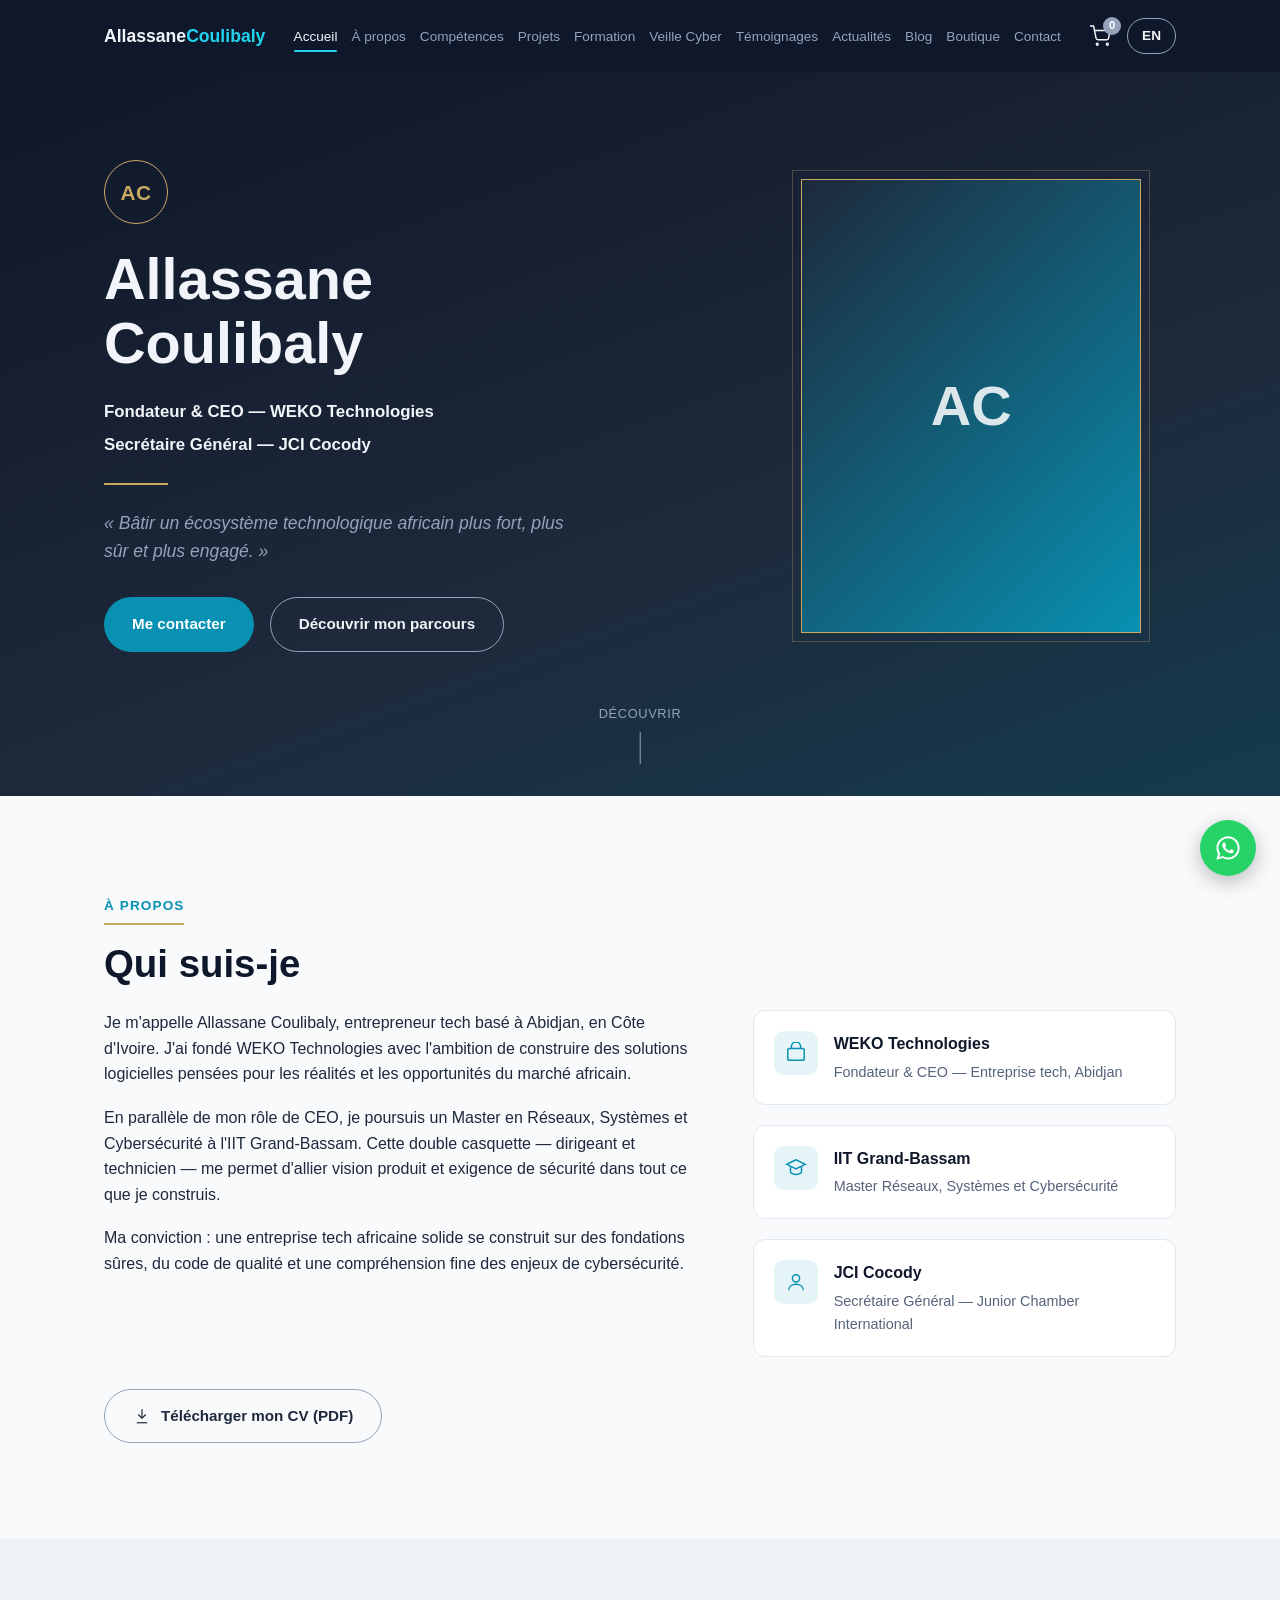
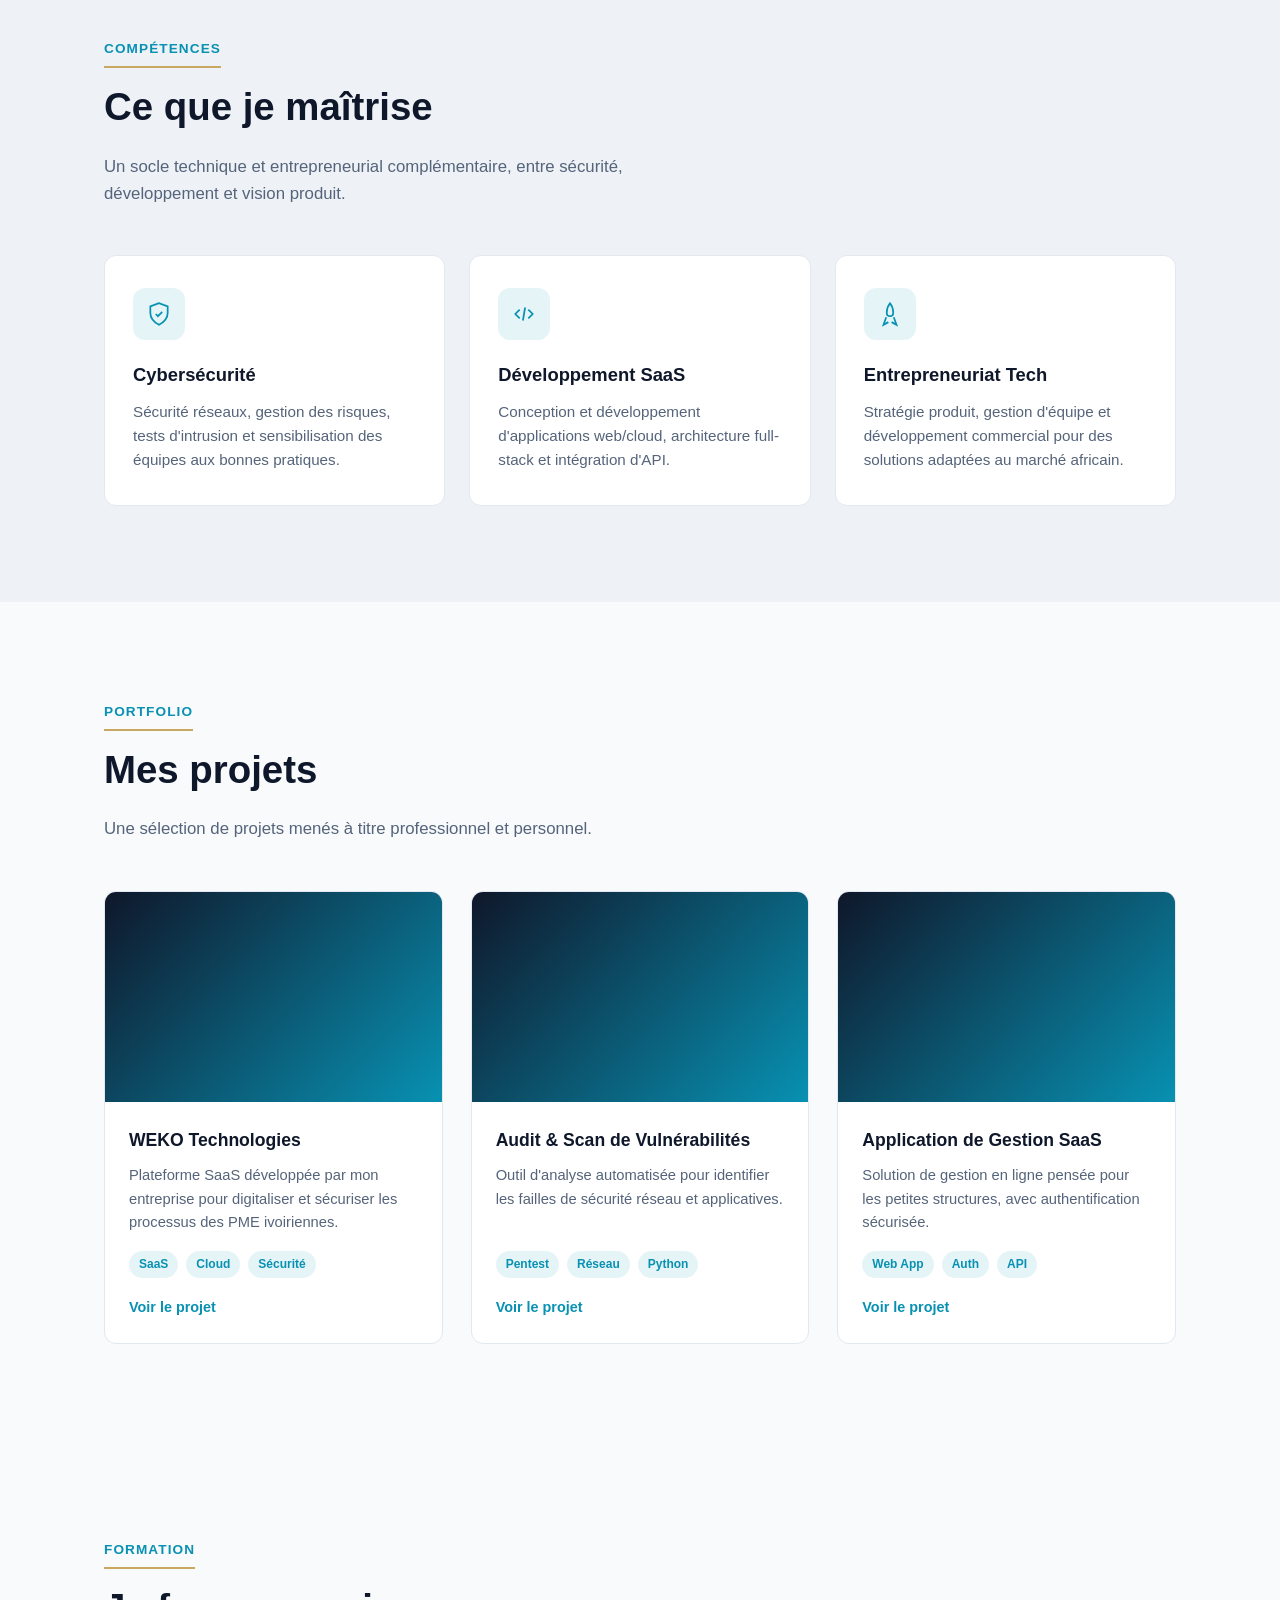
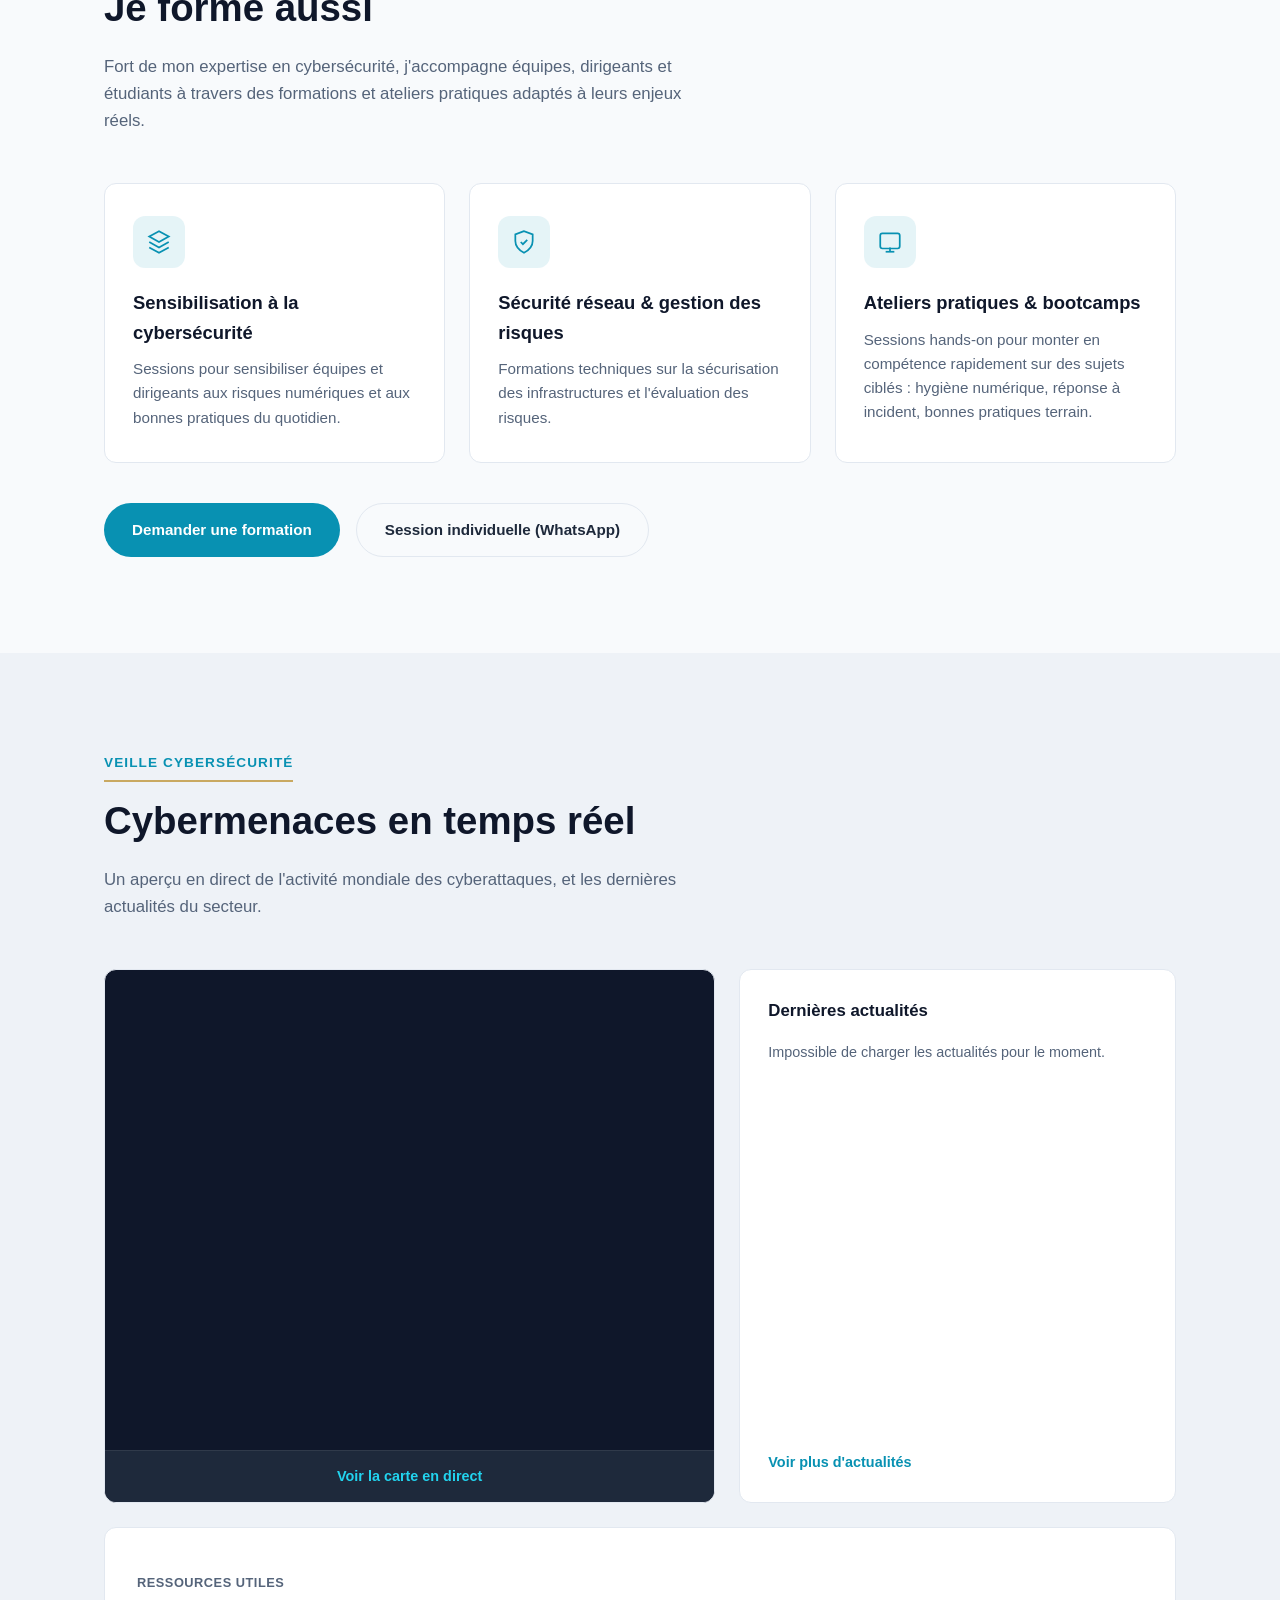
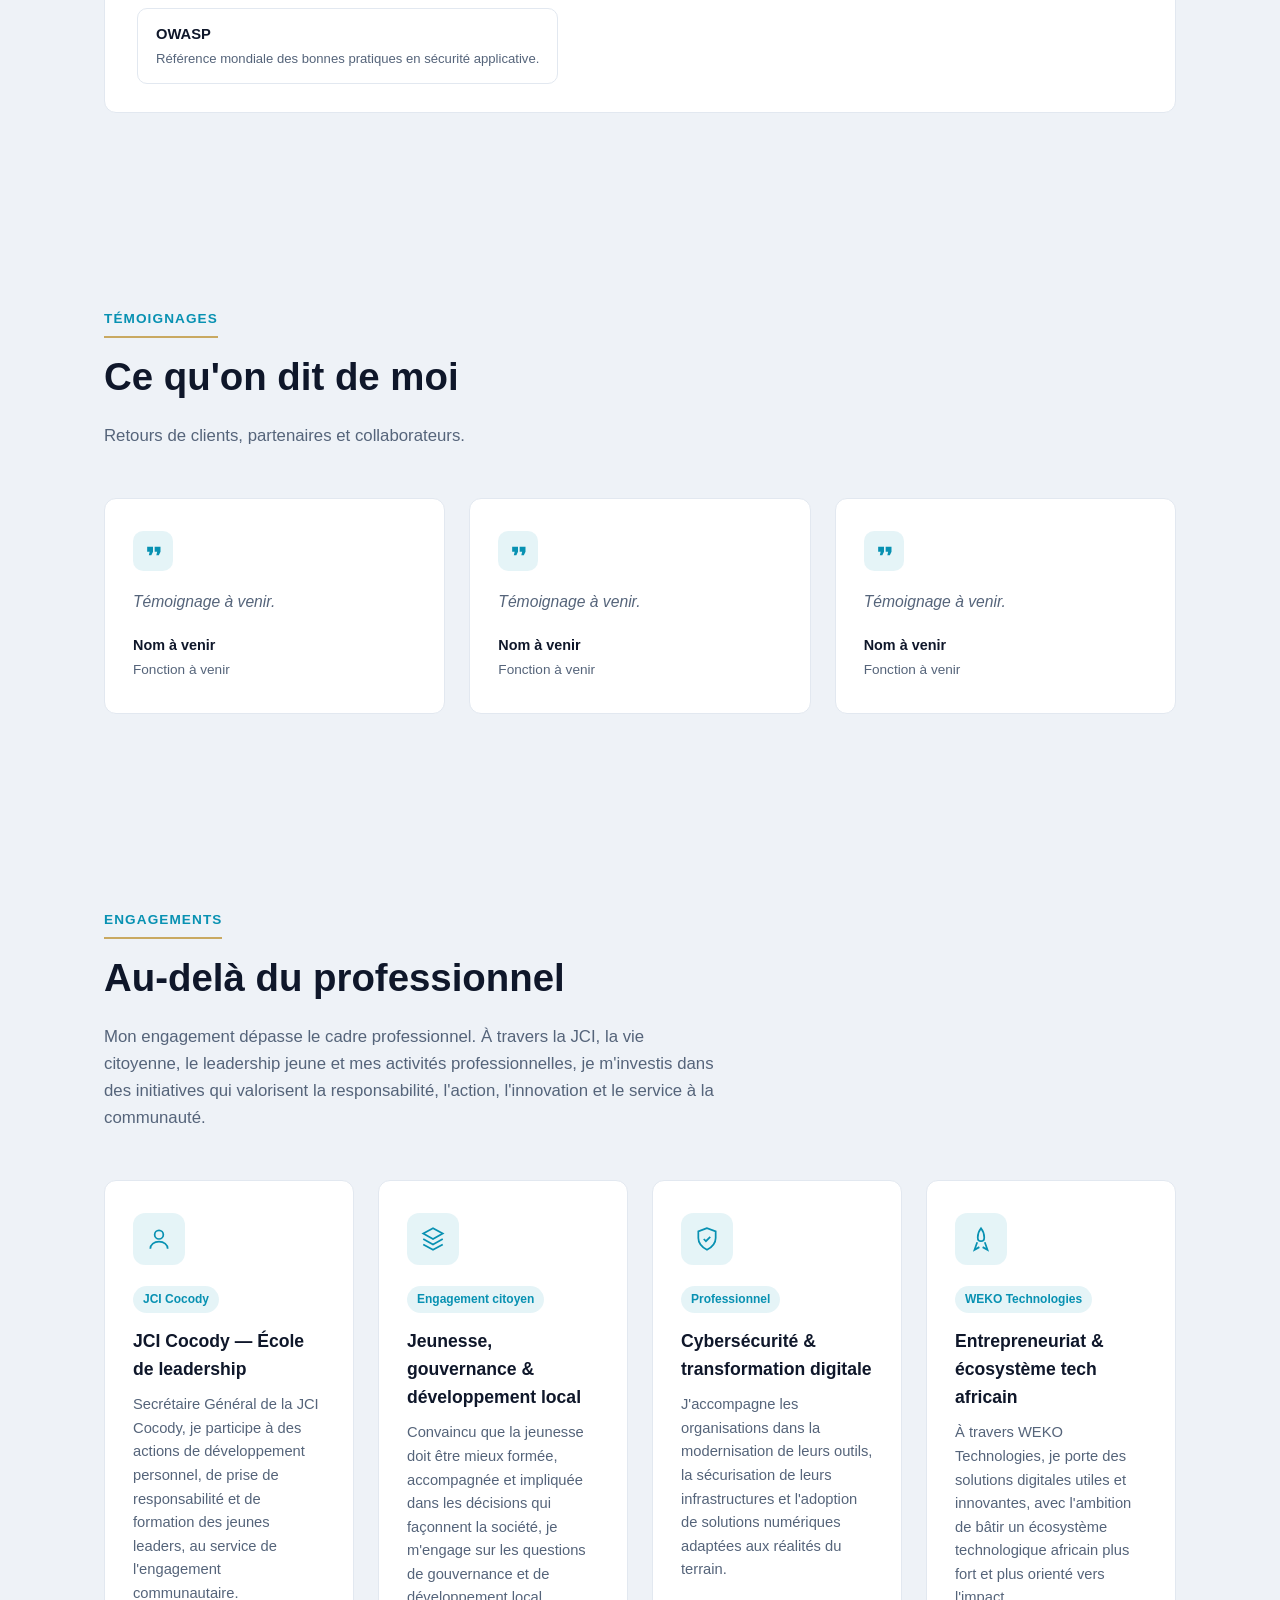
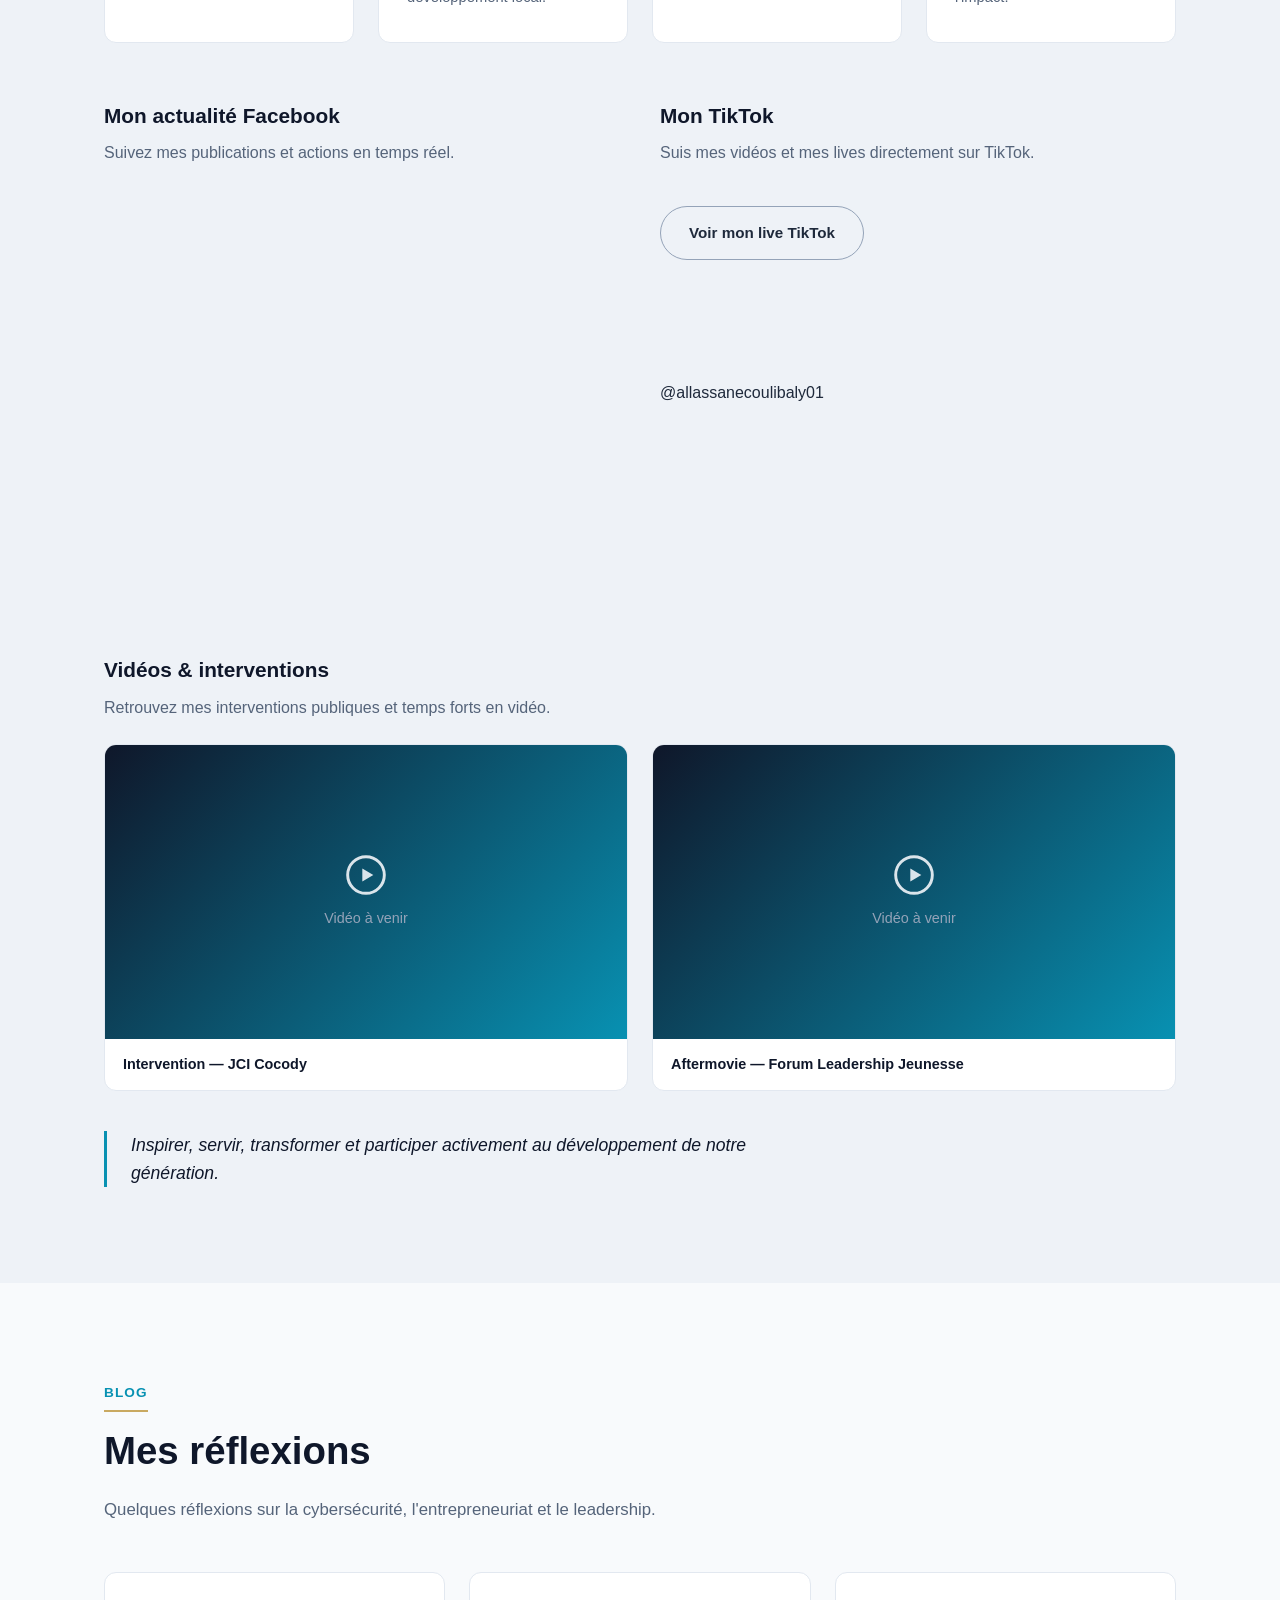
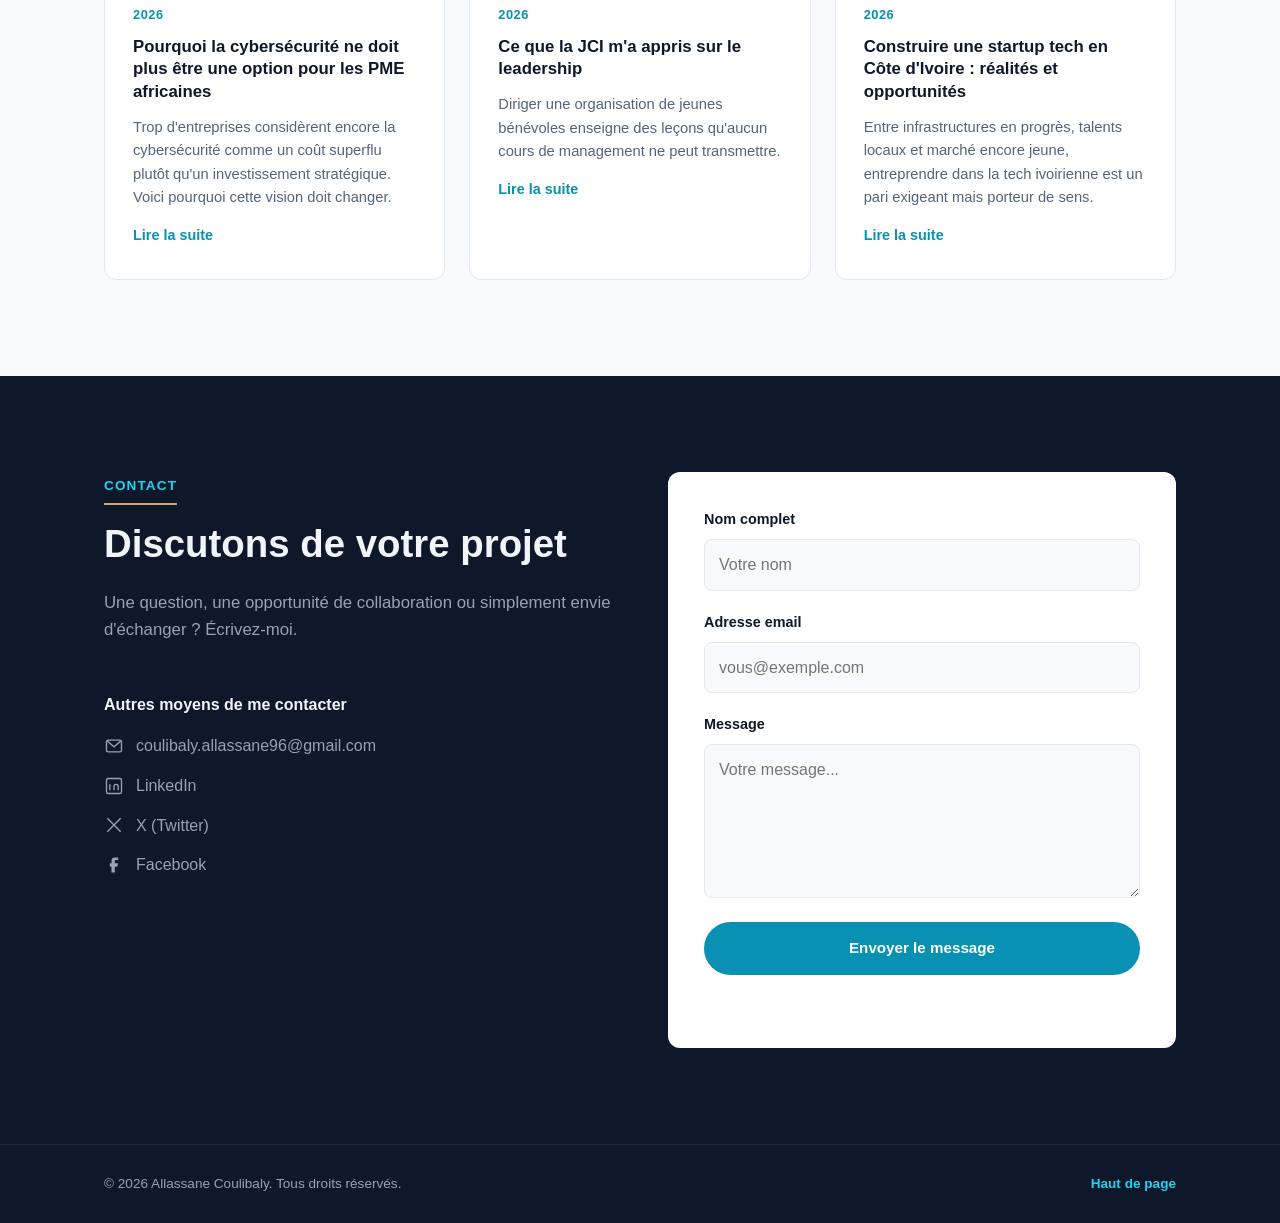
==== commit 6b60c7e2: "Ajoute un bouton flottant WhatsApp sur toutes les pages" ====
--- a/index.html
+++ b/index.html
@@ -581,6 +581,10 @@
     </div>
   </footer>
 
+  <a href="https://wa.me/2250767490189" target="_blank" rel="noopener noreferrer" class="whatsapp-float" id="whatsapp-float" aria-label="WhatsApp">
+    <svg viewBox="0 0 24 24" fill="currentColor" aria-hidden="true"><path d="M12.04 2C6.58 2 2.13 6.45 2.13 11.91c0 1.75.46 3.45 1.34 4.96L2 22l5.25-1.38a9.9 9.9 0 0 0 4.79 1.22h.01c5.46 0 9.91-4.45 9.91-9.91S17.5 2 12.04 2Zm0 18.15h-.01a8.2 8.2 0 0 1-4.18-1.15l-.3-.18-3.11.82.83-3.03-.2-.31a8.22 8.22 0 0 1-1.26-4.39c0-4.54 3.69-8.23 8.24-8.23 2.2 0 4.26.86 5.81 2.41a8.18 8.18 0 0 1 2.41 5.82c0 4.54-3.69 8.24-8.23 8.24Zm4.52-6.17c-.25-.12-1.47-.73-1.7-.81-.23-.08-.39-.12-.56.12-.16.25-.64.81-.78.98-.14.16-.29.19-.54.06-.25-.12-1.05-.39-2-1.23-.74-.66-1.24-1.47-1.38-1.72-.14-.25-.02-.38.11-.51.11-.11.25-.29.37-.43.12-.14.16-.25.25-.41.08-.16.04-.31-.02-.43-.06-.12-.56-1.35-.76-1.85-.2-.48-.41-.41-.56-.42h-.48c-.16 0-.43.06-.66.31-.23.25-.86.84-.86 2.05 0 1.21.88 2.38 1 2.54.12.16 1.73 2.64 4.19 3.7.59.25 1.04.4 1.4.52.59.19 1.12.16 1.54.1.47-.07 1.47-.6 1.67-1.18.21-.58.21-1.08.14-1.18-.06-.11-.23-.17-.48-.29Z"/></svg>
+  </a>
+
   <script src="data/translations.js"></script>
   <script src="data/products.js"></script>
   <script src="js/cart.js"></script>
--- a/css/style.css
+++ b/css/style.css
@@ -905,6 +905,31 @@
 }
 .back-to-top { color: var(--color-accent-light); font-weight: 600; }
 .back-to-top:hover { text-decoration: underline; }
+
+/* ---------- Floating WhatsApp button ---------- */
+.whatsapp-float {
+  position: fixed;
+  right: 24px;
+  bottom: 24px;
+  width: 56px;
+  height: 56px;
+  border-radius: 50%;
+  background: #25d366;
+  color: #fff;
+  display: flex;
+  align-items: center;
+  justify-content: center;
+  box-shadow: 0 6px 20px rgba(0, 0, 0, 0.25);
+  z-index: 900;
+  transition: transform var(--transition), box-shadow var(--transition);
+}
+.whatsapp-float:hover { transform: translateY(-3px) scale(1.05); box-shadow: 0 10px 26px rgba(0, 0, 0, 0.3); }
+.whatsapp-float svg { width: 28px; height: 28px; }
+
+@media (max-width: 480px) {
+  .whatsapp-float { right: 16px; bottom: 16px; width: 50px; height: 50px; }
+  .whatsapp-float svg { width: 25px; height: 25px; }
+}
 
 /* ---------- Responsive ---------- */
 @media (max-width: 960px) {
